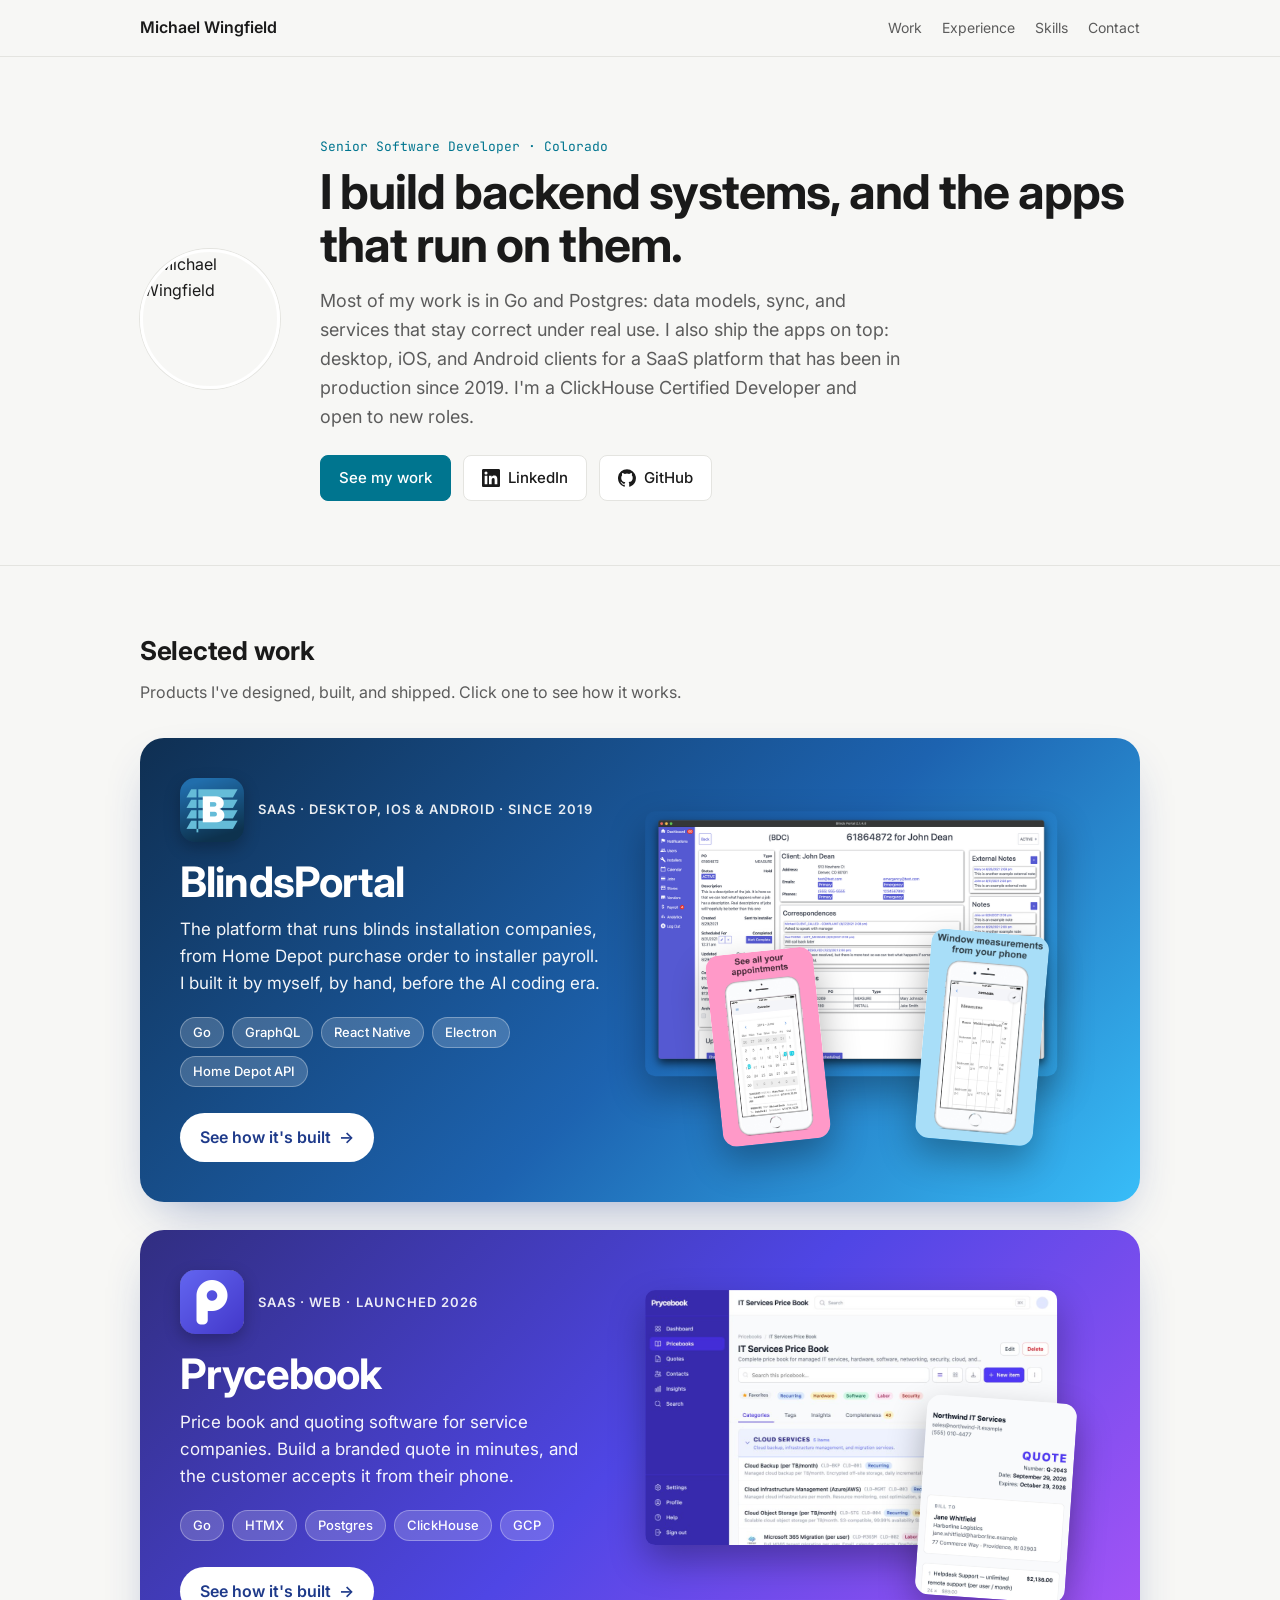
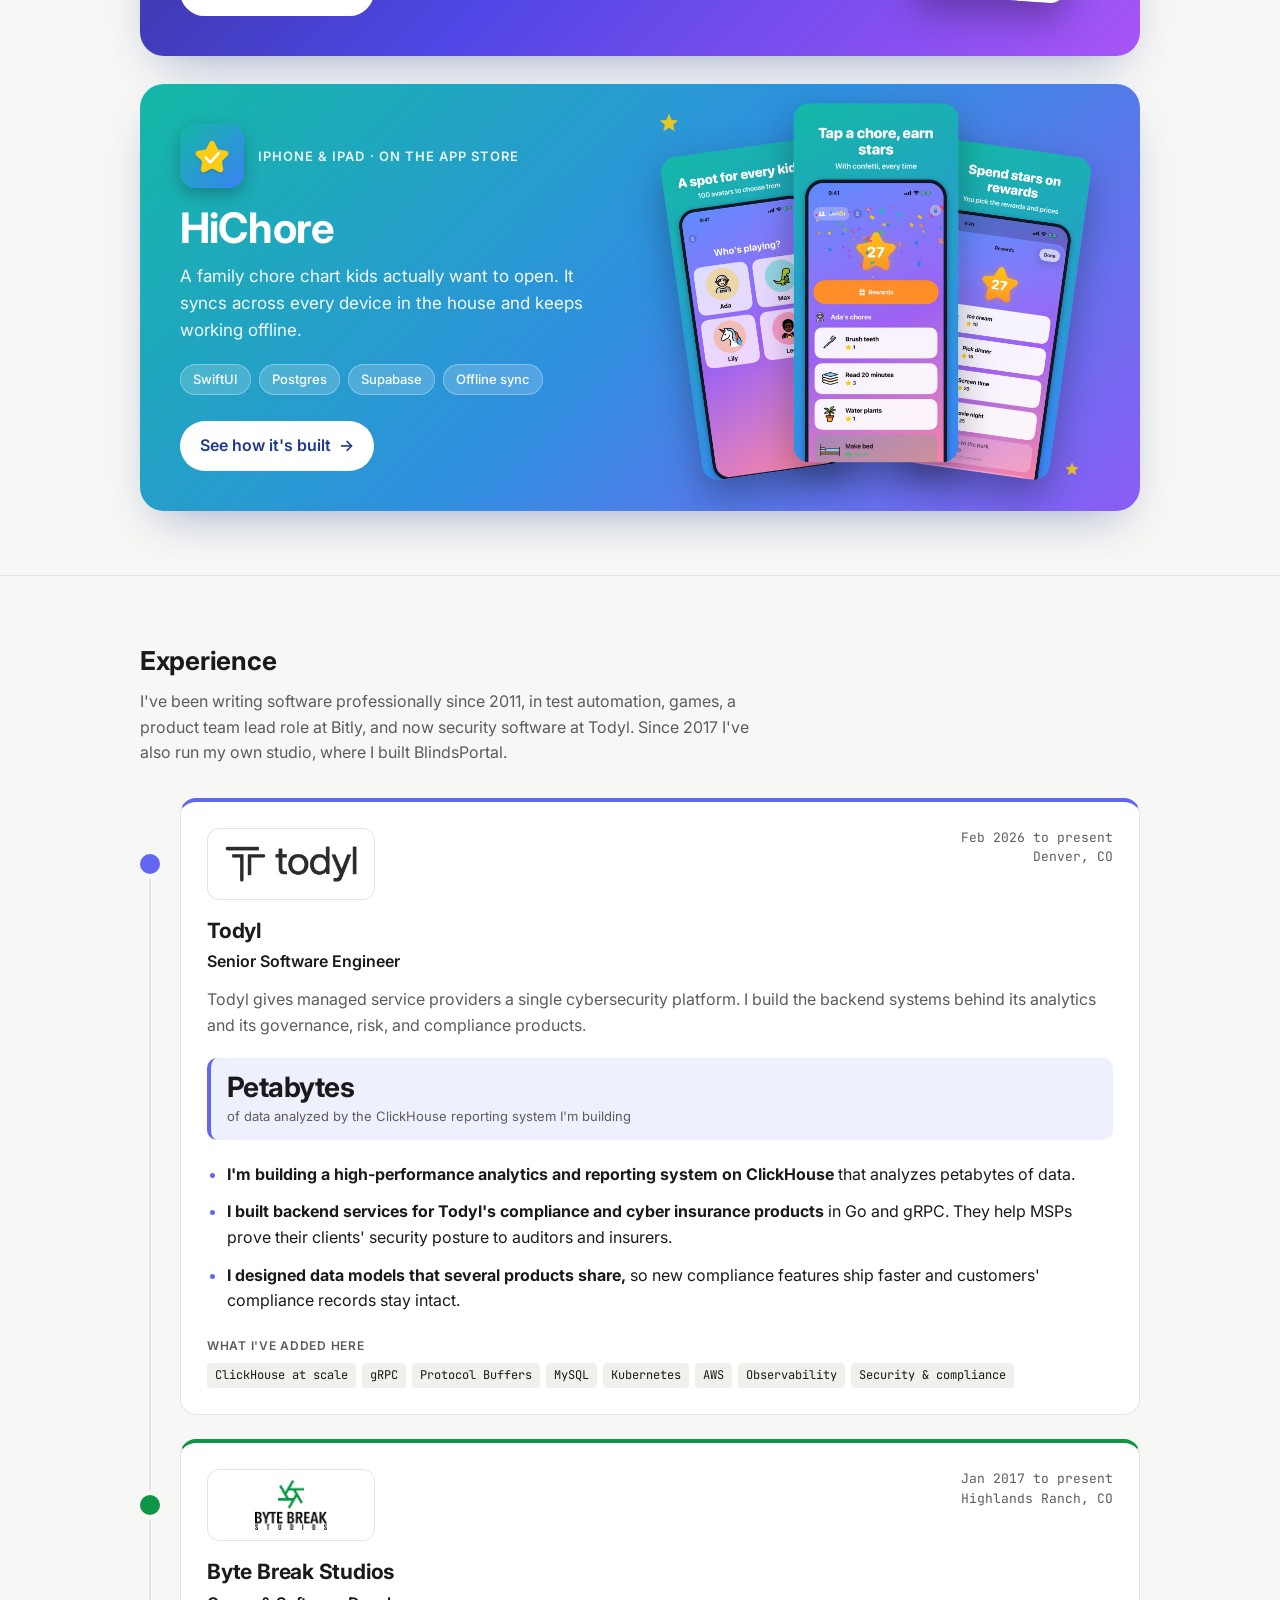
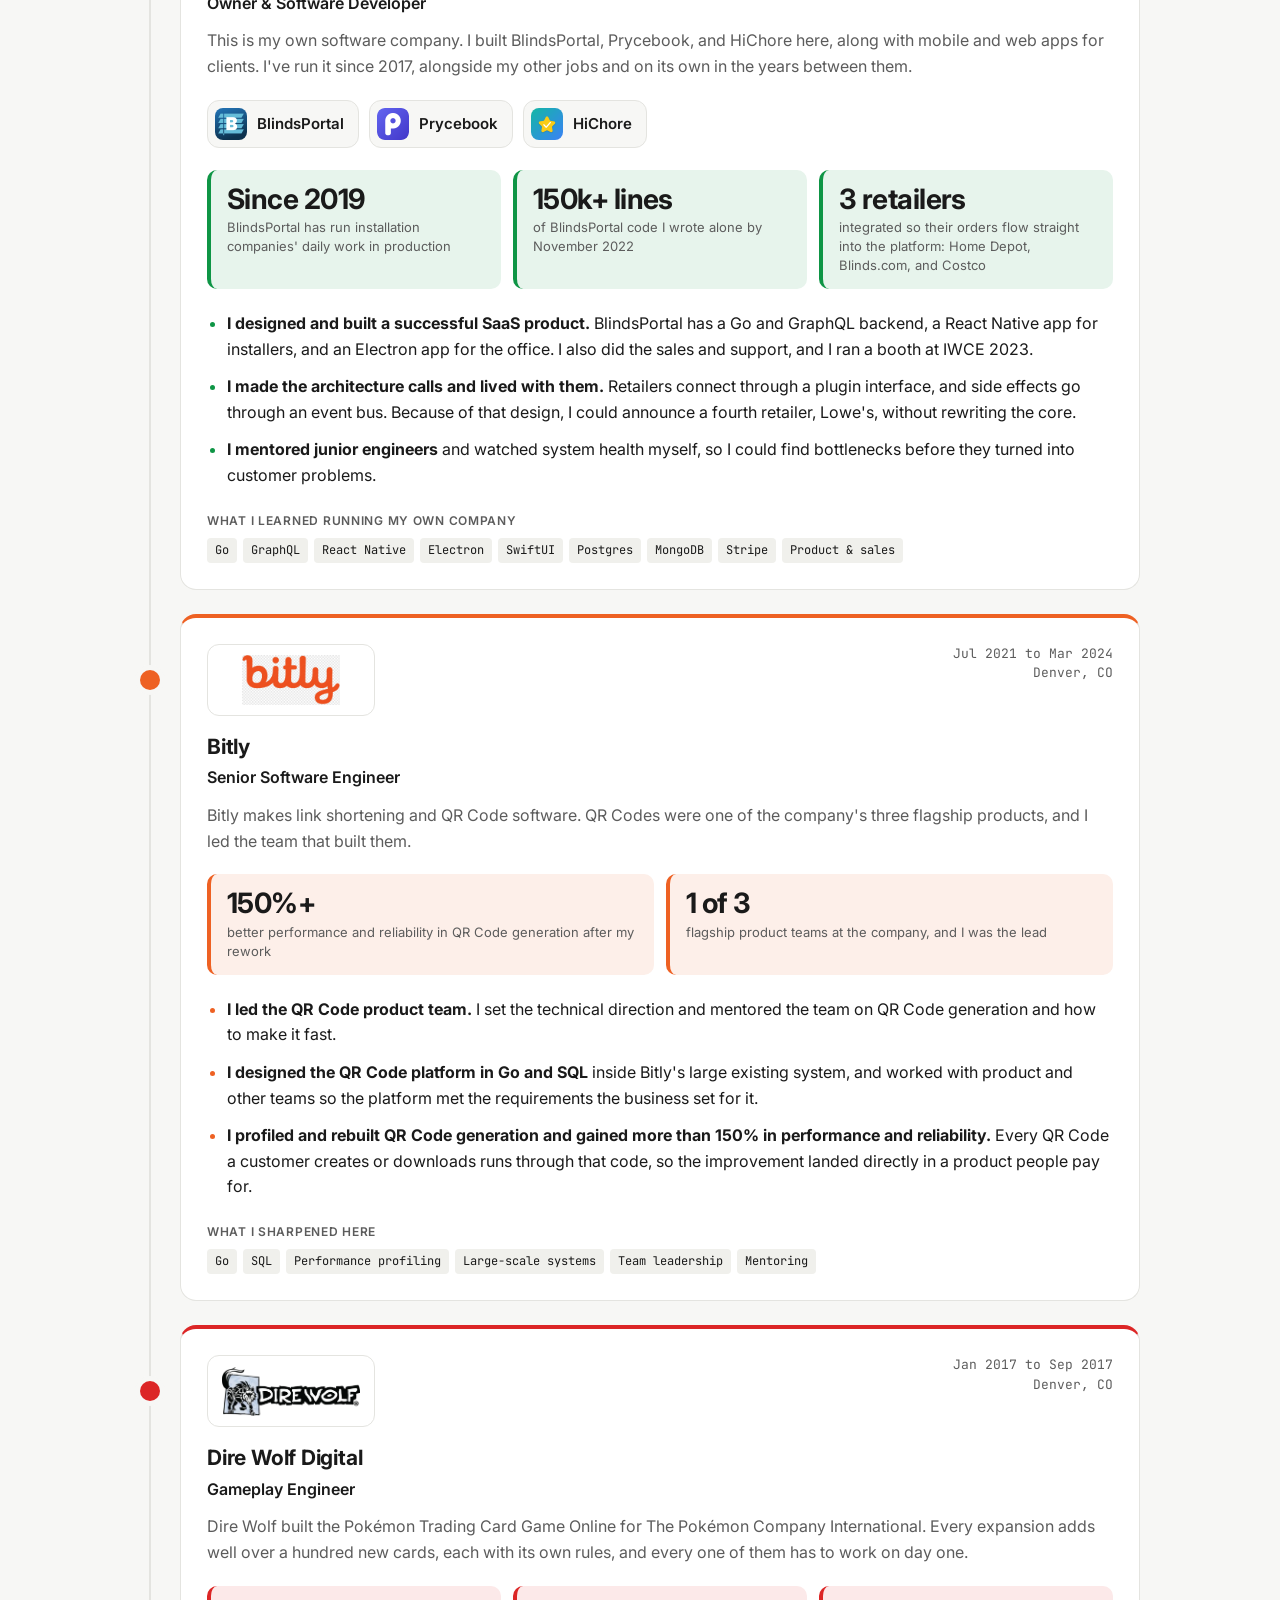
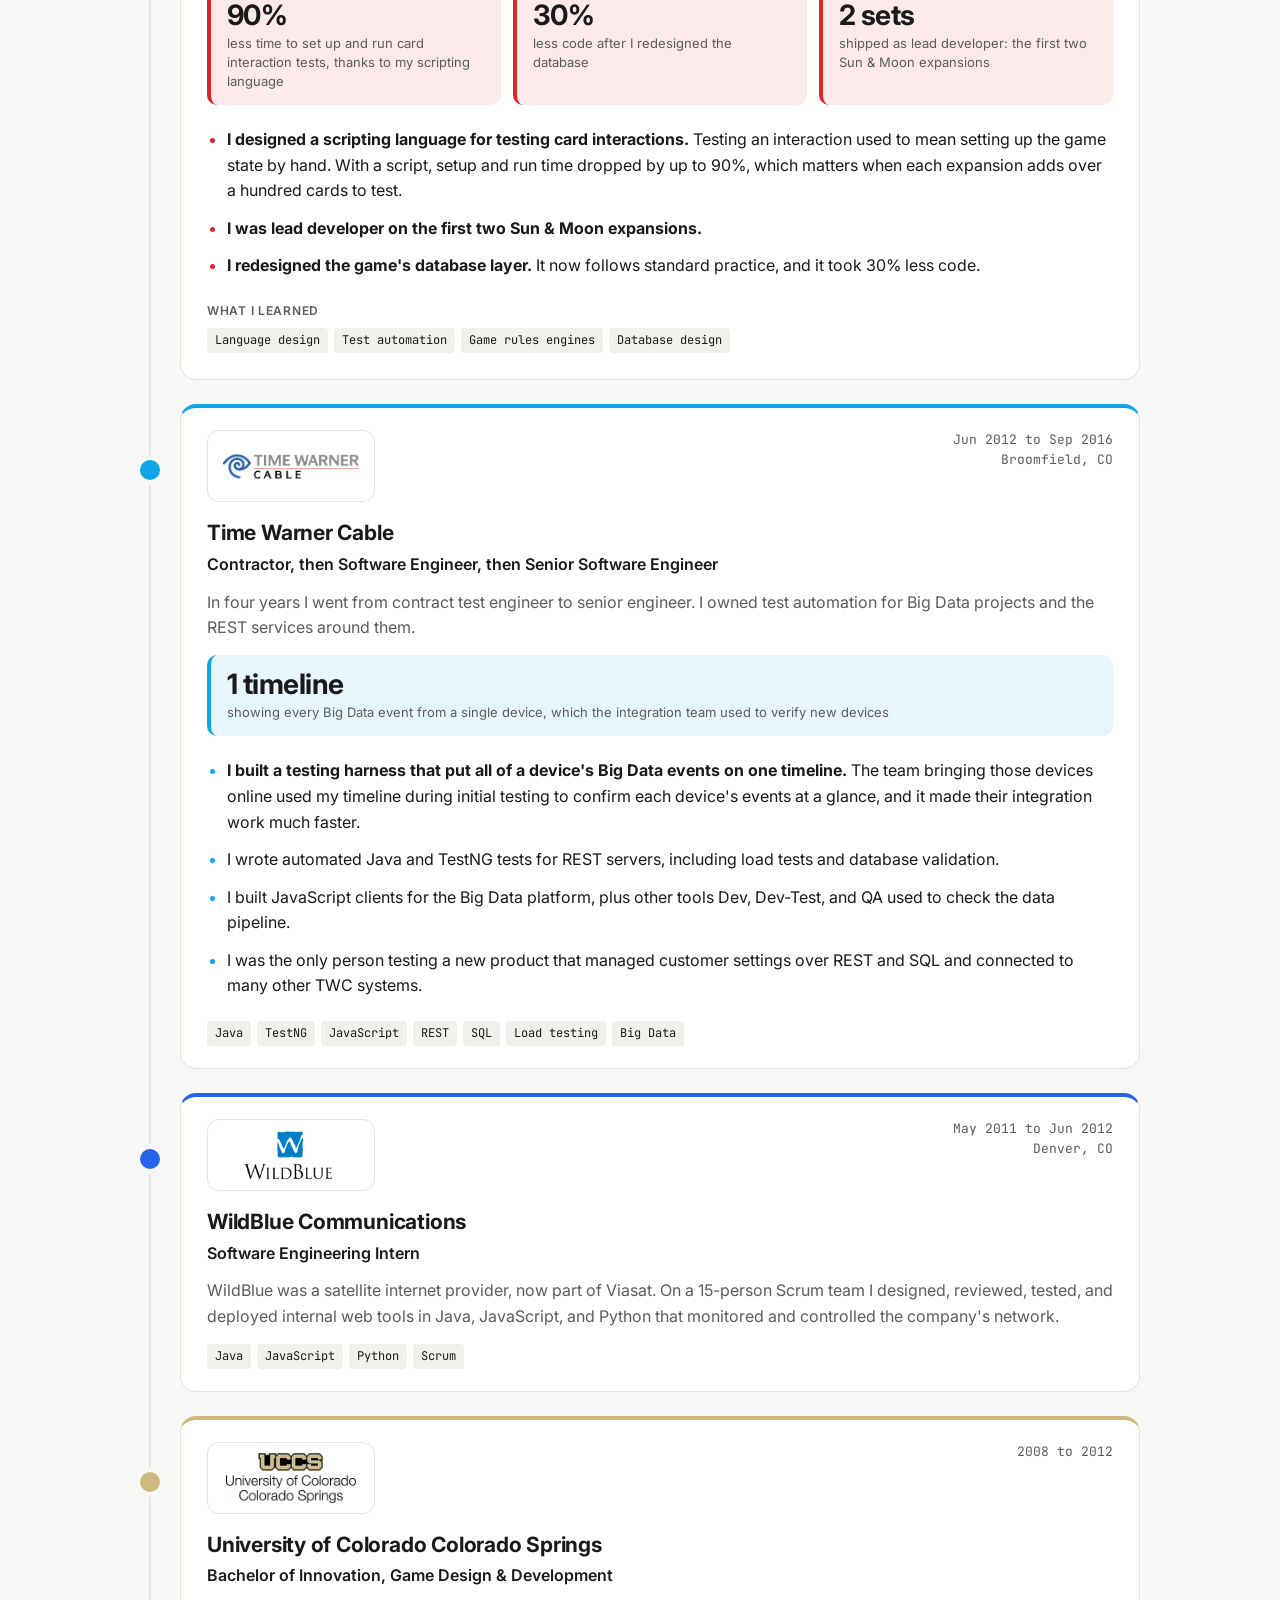
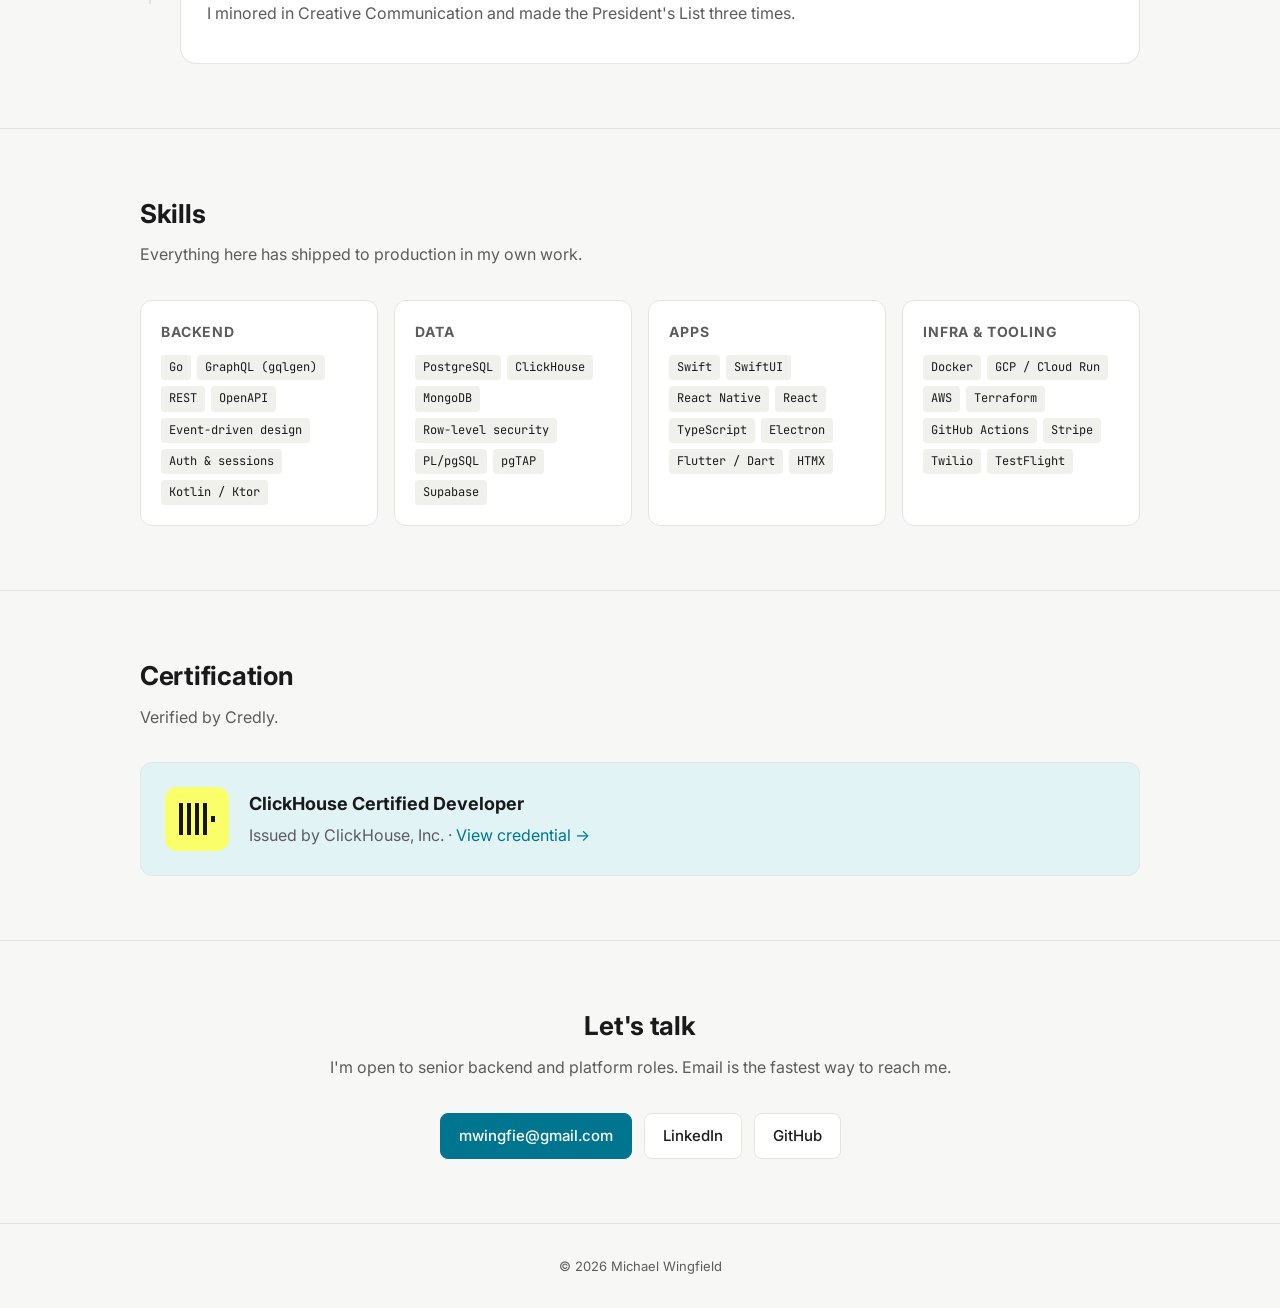
==== index.html @ 3f51a4c5 "Add work history timeline with company logos and impact metrics Co-Authored-By: Claude Opus 5.5 <nor" ====
<!doctype html>
<html lang="en">
<head>
  <meta charset="utf-8">
  <meta name="viewport" content="width=device-width, initial-scale=1">
  <title>Michael Wingfield | Senior Software Developer</title>
  <meta name="description" content="Michael Wingfield is a Colorado-based senior software developer who builds backend systems and the apps on top of them. ClickHouse Certified Developer.">
  <meta property="og:title" content="Michael Wingfield | Senior Software Developer">
  <meta property="og:description" content="Backend systems and the apps on top of them.">
  <meta property="og:image" content="https://avatars.githubusercontent.com/u/1054265?v=4">
  <link rel="canonical" href="https://kenoshen.github.io/">
  <link rel="alternate" type="text/markdown" href="/llms.txt" title="Plain-text profile for AI agents">
  <link rel="icon" href="https://avatars.githubusercontent.com/u/1054265?s=64&v=4">
  <script type="application/ld+json">
  {
    "@context": "https://schema.org",
    "@type": "Person",
    "name": "Michael Wingfield",
    "jobTitle": "Senior Software Developer",
    "description": "Senior software developer who builds backend systems in Go and Postgres and ships the desktop, iOS, and Android apps that run on them. Founder and sole engineer of BlindsPortal, a B2B SaaS platform in production since 2019. Open to senior backend and platform roles.",
    "url": "https://kenoshen.github.io/",
    "image": "https://avatars.githubusercontent.com/u/1054265?v=4",
    "email": "mailto:mwingfie@gmail.com",
    "address": { "@type": "PostalAddress", "addressRegion": "CO", "addressCountry": "US" },
    "sameAs": [
      "https://www.linkedin.com/in/michaelwingfield",
      "https://github.com/Kenoshen"
    ],
    "worksFor": [
      { "@type": "Organization", "name": "Todyl", "url": "https://www.todyl.com" },
      { "@type": "Organization", "name": "Byte Break Studios LLC" },
      { "@type": "Organization", "name": "BlindsPortal", "url": "https://www.blindsportal.com" },
      { "@type": "Organization", "name": "Prycebook", "url": "https://prycebook.com" }
    ],
    "alumniOf": [
      { "@type": "CollegeOrUniversity", "name": "University of Colorado Colorado Springs" },
      { "@type": "Organization", "name": "Bitly" },
      { "@type": "Organization", "name": "Dire Wolf Digital" },
      { "@type": "Organization", "name": "Time Warner Cable" }
    ],
    "hasCredential": {
      "@type": "EducationalOccupationalCredential",
      "name": "ClickHouse Certified Developer",
      "credentialCategory": "certification",
      "recognizedBy": { "@type": "Organization", "name": "ClickHouse, Inc." },
      "url": "https://www.credly.com/badges/eae1c54c-b783-4ebc-b0ed-852e7042c36a/public_url"
    },
    "knowsAbout": [
      "Go", "PostgreSQL", "ClickHouse", "MongoDB", "GraphQL", "REST APIs", "SQL", "PL/pgSQL",
      "TypeScript", "Swift", "SwiftUI", "Kotlin", "React Native", "React", "Electron",
      "Supabase", "HTMX", "Templ", "Docker", "Terraform", "AWS", "Google Cloud Platform", "Cloud Run", "GitHub Actions", "CI/CD",
      "Distributed systems", "Offline-first sync", "Event-driven architecture",
      "Multi-tenant SaaS", "Row-level security", "Stripe", "Twilio"
    ]
  }
  </script>
  <link rel="preconnect" href="https://fonts.googleapis.com">
  <link rel="preconnect" href="https://fonts.gstatic.com" crossorigin>
  <link href="https://fonts.googleapis.com/css2?family=Inter:wght@400;500;600;700&family=JetBrains+Mono:wght@400;500&display=swap" rel="stylesheet">
  <link rel="stylesheet" href="assets/css/site.css">
  <style>
    header.hero { padding: 80px 0 64px; }
    .hero-grid { display: flex; gap: 40px; align-items: center; }
    .hero img {
      width: 140px; height: 140px; border-radius: 50%;
      border: 3px solid var(--surface); box-shadow: 0 0 0 1px var(--border);
      flex-shrink: 0;
    }
    .lead { font-size: 18px; color: var(--muted); max-width: 580px; margin: 0 0 24px; }

    .work-list { display: grid; gap: 28px; }

    .skills { display: grid; grid-template-columns: repeat(auto-fit, minmax(200px, 1fr)); gap: 16px; }
    .skill-group { background: var(--surface); border: 1px solid var(--border); border-radius: 12px; padding: 20px; }
    .skill-group h3 { font-size: 14px; text-transform: uppercase; letter-spacing: 0.06em; color: var(--muted); margin: 0 0 12px; }

    .cert {
      display: flex; gap: 20px; align-items: center;
      background: var(--accent-soft); border: 1px solid var(--border); border-radius: 12px; padding: 24px;
    }
    .cert-badge { width: 64px; height: 64px; border-radius: 12px; flex-shrink: 0; background: #faff69; display: grid; place-items: center; }
    .cert-badge svg { width: 36px; height: 36px; }
    .cert h3 { margin: 0 0 4px; font-size: 18px; }
    .cert p { margin: 0; color: var(--muted); }

    .contact { text-align: center; }
    .contact .cta { justify-content: center; }
    .contact .section-sub { margin-left: auto; margin-right: auto; }

    @media (max-width: 640px) {
      header.hero { padding: 48px 0 40px; }
      .hero-grid { flex-direction: column; align-items: flex-start; gap: 24px; }
      .hero img { width: 96px; height: 96px; }
      nav ul { gap: 14px; }
      nav ul li.hide-sm { display: none; }
      .cert { flex-direction: column; align-items: flex-start; }
    }
  </style>
</head>
<body>
  <nav>
    <div class="wrap">
      <a class="brand" href="#">Michael Wingfield</a>
      <ul>
        <li><a href="#work">Work</a></li>
        <li><a href="#experience">Experience</a></li>
        <li class="hide-sm"><a href="#skills">Skills</a></li>
        <li><a href="#contact">Contact</a></li>
      </ul>
    </div>
  </nav>

  <header class="hero">
    <div class="wrap hero-grid">
      <img src="https://avatars.githubusercontent.com/u/1054265?s=280&v=4" alt="Michael Wingfield">
      <div>
        <p class="eyebrow">Senior Software Developer · Colorado</p>
        <h1>I build backend systems, and the apps that run on them.</h1>
        <p class="lead">
          Most of my work is in Go and Postgres: data models, sync, and services that stay correct
          under real use. I also ship the apps on top: desktop, iOS, and Android clients for a SaaS
          platform that has been in production since 2019.
          I'm a ClickHouse Certified Developer and open to new roles.
        </p>
        <div class="cta">
          <a class="btn primary" href="#work">See my work</a>
          <a class="btn" href="https://www.linkedin.com/in/michaelwingfield">
            <svg viewBox="0 0 24 24" aria-hidden="true"><path d="M20.45 20.45h-3.56v-5.57c0-1.33-.02-3.04-1.85-3.04-1.85 0-2.14 1.45-2.14 2.94v5.67H9.34V9h3.42v1.56h.05c.48-.9 1.64-1.85 3.37-1.85 3.6 0 4.27 2.37 4.27 5.46v6.28zM5.34 7.43a2.06 2.06 0 1 1 0-4.13 2.06 2.06 0 0 1 0 4.13zM7.12 20.45H3.56V9h3.56v11.45zM22.22 0H1.77C.79 0 0 .77 0 1.73v20.54C0 23.23.79 24 1.77 24h20.45c.98 0 1.78-.77 1.78-1.73V1.73C24 .77 23.2 0 22.22 0z"/></svg>
            LinkedIn
          </a>
          <a class="btn" href="https://github.com/Kenoshen">
            <svg viewBox="0 0 24 24" aria-hidden="true"><path d="M12 .3a12 12 0 0 0-3.8 23.38c.6.12.83-.26.83-.57L9 21.07c-3.34.72-4.04-1.61-4.04-1.61-.55-1.39-1.34-1.76-1.34-1.76-1.08-.74.09-.73.09-.73 1.2.09 1.83 1.24 1.83 1.24 1.07 1.83 2.81 1.3 3.5 1 .1-.78.42-1.31.76-1.61-2.67-.3-5.47-1.33-5.47-5.93 0-1.31.47-2.38 1.24-3.22-.14-.3-.54-1.52.1-3.18 0 0 1-.32 3.3 1.23a11.5 11.5 0 0 1 6 0c2.28-1.55 3.29-1.23 3.29-1.23.64 1.66.24 2.88.12 3.18a4.65 4.65 0 0 1 1.23 3.22c0 4.61-2.8 5.63-5.48 5.92.42.36.81 1.1.81 2.22l-.01 3.29c0 .31.2.69.82.57A12 12 0 0 0 12 .3"/></svg>
            GitHub
          </a>
        </div>
      </div>
    </div>
  </header>

  <section id="work">
    <div class="wrap">
      <h2>Selected work</h2>
      <p class="section-sub">Products I've designed, built, and shipped. Click one to see how it works.</p>

      <div class="work-list">
        <a class="showcase blindsportal" href="projects/blindsportal.html">
          <div>
            <div class="badge-row">
              <img class="app-icon" src="assets/blindsportal/icon.png" alt="">
              <span class="kicker">SaaS · Desktop, iOS &amp; Android · Since 2019</span>
            </div>
            <h3>BlindsPortal</h3>
            <p>The platform that runs blinds installation companies, from Home Depot purchase order to installer payroll. I built it by myself, by hand, before the AI coding era.</p>
            <ul class="pills">
              <li>Go</li><li>GraphQL</li><li>React Native</li><li>Electron</li><li>Home Depot API</li>
            </ul>
            <span class="go">See how it's built <span aria-hidden="true">→</span></span>
          </div>
          <div class="shots devices" aria-hidden="true">
            <img src="assets/blindsportal/desktop-job-details.png" alt="" loading="lazy">
            <img src="assets/blindsportal/phone-2.jpg" alt="" loading="lazy">
            <img src="assets/blindsportal/phone-4.jpg" alt="" loading="lazy">
          </div>
        </a>

        <a class="showcase prycebook" href="projects/prycebook.html">
          <div>
            <div class="badge-row">
              <img class="app-icon" src="assets/prycebook/icon-512.png" alt="">
              <span class="kicker">SaaS · Web · Launched 2026</span>
            </div>
            <h3>Prycebook</h3>
            <p>Price book and quoting software for service companies. Build a branded quote in minutes, and the customer accepts it from their phone.</p>
            <ul class="pills">
              <li>Go</li><li>HTMX</li><li>Postgres</li><li>ClickHouse</li><li>GCP</li>
            </ul>
            <span class="go">See how it's built <span aria-hidden="true">→</span></span>
          </div>
          <div class="shots devices two" aria-hidden="true">
            <img src="assets/prycebook/email-pricebook.jpg" alt="" loading="lazy">
            <img src="assets/prycebook/email-public-quote-phone.jpg" alt="" loading="lazy">
          </div>
        </a>

        <a class="showcase hichore" href="projects/hichore.html">
          <svg class="sparkle" style="top:28px; right:46%; width:22px" viewBox="0 0 24 24" aria-hidden="true"><path fill="currentColor" d="M12 2l2.9 6.6 7.1.7-5.4 4.7 1.6 7L12 17.3 5.8 21l1.6-7L2 9.3l7.1-.7z"/></svg>
          <svg class="sparkle" style="bottom:34px; right:6%; width:16px" viewBox="0 0 24 24" aria-hidden="true"><path fill="currentColor" d="M12 2l2.9 6.6 7.1.7-5.4 4.7 1.6 7L12 17.3 5.8 21l1.6-7L2 9.3l7.1-.7z"/></svg>
          <div>
            <div class="badge-row">
              <img class="app-icon" src="assets/hichore/icon.png" alt="">
              <span class="kicker">iPhone &amp; iPad · On the App Store</span>
            </div>
            <h3>HiChore</h3>
            <p>A family chore chart kids actually want to open. It syncs across every device in the house and keeps working offline.</p>
            <ul class="pills">
              <li>SwiftUI</li><li>Postgres</li><li>Supabase</li><li>Offline sync</li>
            </ul>
            <span class="go">See how it's built <span aria-hidden="true">→</span></span>
          </div>
          <div class="shots" aria-hidden="true">
            <img src="assets/hichore/01-kid-picker.jpg" alt="" loading="lazy">
            <img src="assets/hichore/02-kid-home.jpg" alt="" loading="lazy">
            <img src="assets/hichore/03-reward-shop.jpg" alt="" loading="lazy">
          </div>
        </a>
      </div>
    </div>
  </section>

  <section id="experience">
    <div class="wrap">
      <h2>Experience</h2>
      <p class="section-sub">I've been writing software professionally since 2011, in test automation, games, a product team lead role at Bitly, and now security software at Todyl. Since 2017 I've also run my own studio, where I built BlindsPortal.</p>

      <ol class="timeline">
        <li class="job" style="--c:#6366f1">
          <div class="dot"></div>
          <div class="job-card">
            <div class="job-head">
              <div>
                <div class="logo"><img src="assets/logos/todyl-wordmark.png" alt="Todyl logo"></div>
                <h3>Todyl</h3>
                <p class="role">Senior Software Engineer</p>
              </div>
              <p class="when">Feb 2026 to present<br>Denver, CO</p>
            </div>
            <p class="about">Todyl gives managed service providers a single cybersecurity platform. I build the backend systems behind its analytics and its governance, risk, and compliance products.</p>
            <div class="impact">
              <div><b>Petabytes</b><span>of data analyzed by the ClickHouse reporting system I'm building</span></div>
            </div>
            <ul class="highlights">
              <li><b>I'm building a high-performance analytics and reporting system on ClickHouse</b> that analyzes petabytes of data.</li>
              <li><b>I built backend services for Todyl's compliance and cyber insurance products</b> in Go and gRPC. They help MSPs prove their clients' security posture to auditors and insurers.</li>
              <li><b>I designed data models that several products share,</b> so new compliance features ship faster and customers' compliance records stay intact.</li>
            </ul>
            <div class="gained">
              <span class="label">What I've added here</span>
              <ul class="tags"><li>ClickHouse at scale</li><li>gRPC</li><li>Protocol Buffers</li><li>MySQL</li><li>Kubernetes</li><li>AWS</li><li>Observability</li><li>Security &amp; compliance</li></ul>
            </div>
          </div>
        </li>

        <li class="job" style="--c:#0e9545">
          <div class="dot"></div>
          <div class="job-card">
            <div class="job-head">
              <div>
                <div class="logo"><img src="assets/logos/bytebreak-wordmark.png" alt="Byte Break Studios logo"></div>
                <h3>Byte Break Studios</h3>
                <p class="role">Owner &amp; Software Developer</p>
              </div>
              <p class="when">Jan 2017 to present<br>Highlands Ranch, CO</p>
            </div>
            <p class="about">This is my own software company. I built BlindsPortal, Prycebook, and HiChore here, along with mobile and web apps for clients. I've run it since 2017, alongside my other jobs and on its own in the years between them.</p>
            <div class="proj-links">
              <a href="projects/blindsportal.html"><img src="assets/blindsportal/icon.png" alt="">BlindsPortal</a>
              <a href="projects/prycebook.html"><img src="assets/prycebook/icon-512.png" alt="">Prycebook</a>
              <a href="projects/hichore.html"><img src="assets/hichore/icon.png" alt="">HiChore</a>
            </div>
            <div class="impact">
              <div><b>Since 2019</b><span>BlindsPortal has run installation companies' daily work in production</span></div>
              <div><b>150k+ lines</b><span>of BlindsPortal code I wrote alone by November 2022</span></div>
              <div><b>3 retailers</b><span>integrated so their orders flow straight into the platform: Home Depot, Blinds.com, and Costco</span></div>
            </div>
            <ul class="highlights">
              <li><b>I designed and built a successful SaaS product.</b> BlindsPortal has a Go and GraphQL backend, a React Native app for installers, and an Electron app for the office. I also did the sales and support, and I ran a booth at IWCE 2023.</li>
              <li><b>I made the architecture calls and lived with them.</b> Retailers connect through a plugin interface, and side effects go through an event bus. Because of that design, I could announce a fourth retailer, Lowe's, without rewriting the core.</li>
              <li><b>I mentored junior engineers</b> and watched system health myself, so I could find bottlenecks before they turned into customer problems.</li>
            </ul>
            <div class="gained">
              <span class="label">What I learned running my own company</span>
              <ul class="tags"><li>Go</li><li>GraphQL</li><li>React Native</li><li>Electron</li><li>SwiftUI</li><li>Postgres</li><li>MongoDB</li><li>Stripe</li><li>Product &amp; sales</li></ul>
            </div>
          </div>
        </li>

        <li class="job" style="--c:#ee6123">
          <div class="dot"></div>
          <div class="job-card">
            <div class="job-head">
              <div>
                <div class="logo"><img src="assets/logos/bitly.jpg" alt="Bitly logo"></div>
                <h3>Bitly</h3>
                <p class="role">Senior Software Engineer</p>
              </div>
              <p class="when">Jul 2021 to Mar 2024<br>Denver, CO</p>
            </div>
            <p class="about">Bitly makes link shortening and QR Code software. QR Codes were one of the company's three flagship products, and I led the team that built them.</p>
            <div class="impact">
              <div><b>150%+</b><span>better performance and reliability in QR Code generation after my rework</span></div>
              <div><b>1 of 3</b><span>flagship product teams at the company, and I was the lead</span></div>
            </div>
            <ul class="highlights">
              <li><b>I led the QR Code product team.</b> I set the technical direction and mentored the team on QR Code generation and how to make it fast.</li>
              <li><b>I designed the QR Code platform in Go and SQL</b> inside Bitly's large existing system, and worked with product and other teams so the platform met the requirements the business set for it.</li>
              <li><b>I profiled and rebuilt QR Code generation and gained more than 150% in performance and reliability.</b> Every QR Code a customer creates or downloads runs through that code, so the improvement landed directly in a product people pay for.</li>
            </ul>
            <div class="gained">
              <span class="label">What I sharpened here</span>
              <ul class="tags"><li>Go</li><li>SQL</li><li>Performance profiling</li><li>Large-scale systems</li><li>Team leadership</li><li>Mentoring</li></ul>
            </div>
          </div>
        </li>

        <li class="job" style="--c:#dc2626">
          <div class="dot"></div>
          <div class="job-card">
            <div class="job-head">
              <div>
                <div class="logo"><img src="assets/logos/direwolf.webp" alt="Dire Wolf Digital logo"></div>
                <h3>Dire Wolf Digital</h3>
                <p class="role">Gameplay Engineer</p>
              </div>
              <p class="when">Jan 2017 to Sep 2017<br>Denver, CO</p>
            </div>
            <p class="about">Dire Wolf built the Pokémon Trading Card Game Online for The Pokémon Company International. Every expansion adds well over a hundred new cards, each with its own rules, and every one of them has to work on day one.</p>
            <div class="impact">
              <div><b>90%</b><span>less time to set up and run card interaction tests, thanks to my scripting language</span></div>
              <div><b>30%</b><span>less code after I redesigned the database</span></div>
              <div><b>2 sets</b><span>shipped as lead developer: the first two Sun &amp; Moon expansions</span></div>
            </div>
            <ul class="highlights">
              <li><b>I designed a scripting language for testing card interactions.</b> Testing an interaction used to mean setting up the game state by hand. With a script, setup and run time dropped by up to 90%, which matters when each expansion adds over a hundred cards to test.</li>
              <li><b>I was lead developer on the first two Sun &amp; Moon expansions.</b></li>
              <li><b>I redesigned the game's database layer.</b> It now follows standard practice, and it took 30% less code.</li>
            </ul>
            <div class="gained">
              <span class="label">What I learned</span>
              <ul class="tags"><li>Language design</li><li>Test automation</li><li>Game rules engines</li><li>Database design</li></ul>
            </div>
          </div>
        </li>

        <li class="job compact" style="--c:#0ea5e9">
          <div class="dot"></div>
          <div class="job-card">
            <div class="job-head">
              <div>
                <div class="logo"><img src="assets/logos/twc-wordmark.png" alt="Time Warner Cable logo"></div>
                <h3>Time Warner Cable</h3>
                <p class="role">Contractor, then Software Engineer, then Senior Software Engineer</p>
              </div>
              <p class="when">Jun 2012 to Sep 2016<br>Broomfield, CO</p>
            </div>
            <p class="about">In four years I went from contract test engineer to senior engineer. I owned test automation for Big Data projects and the REST services around them.</p>
            <div class="impact">
              <div><b>1 timeline</b><span>showing every Big Data event from a single device, which the integration team used to verify new devices</span></div>
            </div>
            <ul class="highlights">
              <li><b>I built a testing harness that put all of a device's Big Data events on one timeline.</b> The team bringing those devices online used my timeline during initial testing to confirm each device's events at a glance, and it made their integration work much faster.</li>
              <li>I wrote automated Java and TestNG tests for REST servers, including load tests and database validation.</li>
              <li>I built JavaScript clients for the Big Data platform, plus other tools Dev, Dev-Test, and QA used to check the data pipeline.</li>
              <li>I was the only person testing a new product that managed customer settings over REST and SQL and connected to many other TWC systems.</li>
            </ul>
            <ul class="tags"><li>Java</li><li>TestNG</li><li>JavaScript</li><li>REST</li><li>SQL</li><li>Load testing</li><li>Big Data</li></ul>
          </div>
        </li>

        <li class="job compact" style="--c:#2563eb">
          <div class="dot"></div>
          <div class="job-card">
            <div class="job-head">
              <div>
                <div class="logo"><img src="assets/logos/wildblue-wordmark.png" alt="WildBlue Communications logo"></div>
                <h3>WildBlue Communications</h3>
                <p class="role">Software Engineering Intern</p>
              </div>
              <p class="when">May 2011 to Jun 2012<br>Denver, CO</p>
            </div>
            <p class="about">WildBlue was a satellite internet provider, now part of Viasat. On a 15-person Scrum team I designed, reviewed, tested, and deployed internal web tools in Java, JavaScript, and Python that monitored and controlled the company's network.</p>
            <ul class="tags"><li>Java</li><li>JavaScript</li><li>Python</li><li>Scrum</li></ul>
          </div>
        </li>

        <li class="job compact" style="--c:#cfb87c">
          <div class="dot"></div>
          <div class="job-card">
            <div class="job-head">
              <div>
                <div class="logo"><img src="assets/logos/uccs.jpg" alt="University of Colorado Colorado Springs logo"></div>
                <h3>University of Colorado Colorado Springs</h3>
                <p class="role">Bachelor of Innovation, Game Design &amp; Development</p>
              </div>
              <p class="when">2008 to 2012</p>
            </div>
            <p class="about">I minored in Creative Communication and made the President's List three times.</p>
          </div>
        </li>
      </ol>
    </div>
  </section>

  <section id="skills">
    <div class="wrap">
      <h2>Skills</h2>
      <p class="section-sub">Everything here has shipped to production in my own work.</p>
      <div class="skills">
        <div class="skill-group">
          <h3>Backend</h3>
          <ul class="tags"><li>Go</li><li>GraphQL (gqlgen)</li><li>REST</li><li>OpenAPI</li><li>Event-driven design</li><li>Auth &amp; sessions</li><li>Kotlin / Ktor</li></ul>
        </div>
        <div class="skill-group">
          <h3>Data</h3>
          <ul class="tags"><li>PostgreSQL</li><li>ClickHouse</li><li>MongoDB</li><li>Row-level security</li><li>PL/pgSQL</li><li>pgTAP</li><li>Supabase</li></ul>
        </div>
        <div class="skill-group">
          <h3>Apps</h3>
          <ul class="tags"><li>Swift</li><li>SwiftUI</li><li>React Native</li><li>React</li><li>TypeScript</li><li>Electron</li><li>Flutter / Dart</li><li>HTMX</li></ul>
        </div>
        <div class="skill-group">
          <h3>Infra &amp; tooling</h3>
          <ul class="tags"><li>Docker</li><li>GCP / Cloud Run</li><li>AWS</li><li>Terraform</li><li>GitHub Actions</li><li>Stripe</li><li>Twilio</li><li>TestFlight</li></ul>
        </div>
      </div>
    </div>
  </section>

  <section id="certification">
    <div class="wrap">
      <h2>Certification</h2>
      <p class="section-sub">Verified by Credly.</p>
      <div class="cert">
        <div class="cert-badge" aria-hidden="true">
          <svg viewBox="0 0 9 8"><path fill="#161616" d="M0 0h1v8H0zM2 0h1v8H2zM4 0h1v8H4zM6 0h1v8H6zM8 3.25h1v1.5H8z"/></svg>
        </div>
        <div>
          <h3>ClickHouse Certified Developer</h3>
          <p>Issued by ClickHouse, Inc. · <a href="https://www.credly.com/badges/eae1c54c-b783-4ebc-b0ed-852e7042c36a/public_url">View credential →</a></p>
        </div>
      </div>
    </div>
  </section>

  <section id="contact" class="contact">
    <div class="wrap">
      <h2>Let's talk</h2>
      <p class="section-sub">I'm open to senior backend and platform roles. Email is the fastest way to reach me.</p>
      <div class="cta">
        <a class="btn primary" href="mailto:mwingfie@gmail.com">mwingfie@gmail.com</a>
        <a class="btn" href="https://www.linkedin.com/in/michaelwingfield">LinkedIn</a>
        <a class="btn" href="https://github.com/Kenoshen">GitHub</a>
      </div>
    </div>
  </section>

  <footer>© 2026 Michael Wingfield</footer>
</body>
</html>
---- assets/css/site.css ----
:root {
  --bg: #f7f7f5;
  --surface: #ffffff;
  --text: #1a1a1a;
  --muted: #5c5c5c;
  --border: #e4e4e0;
  --accent: #00758f;
  --accent-soft: #e2f3f6;
  --tag-bg: #f0f0ec;
  --on-accent: #ffffff;
}
@media (prefers-color-scheme: dark) {
  :root {
    --bg: #0f1113;
    --surface: #171a1d;
    --text: #e8e8e6;
    --muted: #9a9a96;
    --border: #262a2e;
    --accent: #4fc3dc;
    --accent-soft: #12303a;
    --tag-bg: #1f2327;
    --on-accent: #0f1113;
  }
}
* { box-sizing: border-box; }
html { scroll-behavior: smooth; }
body {
  margin: 0;
  background: var(--bg);
  color: var(--text);
  font: 16px/1.6 Inter, system-ui, -apple-system, sans-serif;
  -webkit-font-smoothing: antialiased;
}
img { max-width: 100%; display: block; }
a { color: var(--accent); text-decoration: none; }
a:hover { text-decoration: underline; }
.wrap { max-width: 1040px; margin: 0 auto; padding: 0 20px; }

nav {
  position: sticky; top: 0; z-index: 10;
  background: color-mix(in srgb, var(--bg) 85%, transparent);
  backdrop-filter: blur(8px);
  border-bottom: 1px solid var(--border);
}
nav .wrap { display: flex; justify-content: space-between; align-items: center; height: 56px; }
nav .brand { font-weight: 600; color: var(--text); }
nav ul { display: flex; gap: 20px; list-style: none; margin: 0; padding: 0; font-size: 14px; }
nav ul a { color: var(--muted); }
nav ul a:hover { color: var(--text); text-decoration: none; }

h1 { font-size: clamp(32px, 6vw, 48px); line-height: 1.1; margin: 0 0 16px; letter-spacing: -0.02em; }
h2 { font-size: 26px; margin: 0 0 8px; letter-spacing: -0.01em; }
.eyebrow { font-family: "JetBrains Mono", monospace; font-size: 13px; color: var(--accent); margin: 0 0 8px; }
.section-sub { color: var(--muted); margin: 0 0 32px; max-width: 640px; }
section { padding: 64px 0; border-top: 1px solid var(--border); }

.cta { display: flex; flex-wrap: wrap; gap: 12px; }
.btn {
  display: inline-flex; align-items: center; gap: 8px;
  padding: 10px 18px; border-radius: 8px; font-weight: 500; font-size: 15px;
  border: 1px solid var(--border); color: var(--text); background: var(--surface);
}
.btn:hover { text-decoration: none; border-color: var(--accent); }
.btn.primary { background: var(--accent); color: var(--on-accent); border-color: var(--accent); }
.btn svg { width: 18px; height: 18px; fill: currentColor; }

.tags { display: flex; flex-wrap: wrap; gap: 6px; list-style: none; margin: 0; padding: 0; }
.tags li { font-family: "JetBrains Mono", monospace; font-size: 12px; background: var(--tag-bg); padding: 3px 8px; border-radius: 4px; }

footer { padding: 32px 0; text-align: center; color: var(--muted); font-size: 13px; border-top: 1px solid var(--border); }

/* Project showcase tiles (home page) */
.showcase {
  position: relative; overflow: hidden;
  display: grid; grid-template-columns: 1fr 1fr; align-items: center; gap: 24px;
  min-height: 380px; padding: 40px;
  border-radius: 24px; color: #fff;
  box-shadow: 0 20px 50px -20px rgba(30, 60, 140, .45);
  transition: transform .25s ease, box-shadow .25s ease;
}
.showcase:hover { text-decoration: none; transform: translateY(-4px); box-shadow: 0 28px 60px -20px rgba(30, 60, 140, .6); }
.showcase .badge-row { display: flex; align-items: center; gap: 14px; margin-bottom: 18px; }
.showcase .app-icon { width: 64px; height: 64px; border-radius: 15px; box-shadow: 0 6px 16px rgba(0,0,0,.25); }
.showcase .kicker { font-size: 13px; font-weight: 600; text-transform: uppercase; letter-spacing: .08em; opacity: .9; }
.showcase h3 { font-size: clamp(30px, 5vw, 42px); line-height: 1.05; margin: 0 0 12px; letter-spacing: -0.02em; }
.showcase p { font-size: 17px; margin: 0 0 20px; opacity: .95; max-width: 420px; }
.showcase .pills { display: flex; flex-wrap: wrap; gap: 8px; margin-bottom: 26px; list-style: none; padding: 0; }
.showcase .pills li { font-size: 13px; font-weight: 500; padding: 4px 12px; border-radius: 999px; background: rgba(255,255,255,.18); border: 1px solid rgba(255,255,255,.3); }
.showcase .go {
  display: inline-flex; align-items: center; gap: 8px;
  font-weight: 600; padding: 12px 20px; border-radius: 999px;
  background: #fff; color: #1e3a8a;
  transition: gap .2s ease;
}
.showcase:hover .go { gap: 14px; }
.showcase .shots { position: relative; height: 340px; }
.showcase .shots img {
  position: absolute; top: 50%; left: 50%;
  width: 150px; border-radius: 16px;
  box-shadow: 0 16px 36px rgba(0,0,0,.3);
  transition: transform .35s ease;
}
.showcase .shots img:nth-child(1) { transform: translate(-130%, -46%) rotate(-8deg); }
.showcase .shots img:nth-child(2) { transform: translate(-50%, -54%); z-index: 2; width: 165px; }
.showcase .shots img:nth-child(3) { transform: translate(30%, -46%) rotate(8deg); }
.showcase:hover .shots img:nth-child(1) { transform: translate(-145%, -46%) rotate(-11deg); }
.showcase:hover .shots img:nth-child(2) { transform: translate(-50%, -58%) scale(1.03); }
.showcase:hover .shots img:nth-child(3) { transform: translate(45%, -46%) rotate(11deg); }
.showcase .sparkle { position: absolute; color: #facc15; opacity: .9; pointer-events: none; }

.showcase.hichore { background: linear-gradient(135deg, #14b8a6 0%, #2f8fe0 50%, #8b5cf6 100%); }
.showcase.blindsportal { background: linear-gradient(135deg, #0f2f52 0%, #1d63b0 55%, #38bdf8 100%); }
.showcase.prycebook { background: linear-gradient(135deg, #312e81 0%, #4f46e5 50%, #a855f7 100%); }
.showcase .shots.devices.two img:nth-child(2) { width: 150px; transform: translate(30%, -22%) rotate(4deg); }
.showcase:hover .shots.devices.two img:nth-child(2) { transform: translate(40%, -24%) rotate(6deg); }

/* Desktop + phone composition for SaaS tiles */
.showcase .shots.devices img { width: auto; border-radius: 10px; }
.showcase .shots.devices img:nth-child(1) { width: 92%; transform: translate(-56%, -60%); }
.showcase .shots.devices img:nth-child(2) { width: 118px; transform: translate(40%, -18%) rotate(5deg); z-index: 2; border-radius: 14px; }
.showcase .shots.devices img:nth-child(3) { width: 108px; transform: translate(-150%, -10%) rotate(-6deg); z-index: 2; border-radius: 14px; }
.showcase:hover .shots.devices img:nth-child(1) { transform: translate(-56%, -64%) scale(1.02); }
.showcase:hover .shots.devices img:nth-child(2) { transform: translate(52%, -20%) rotate(8deg); }
.showcase:hover .shots.devices img:nth-child(3) { transform: translate(-165%, -12%) rotate(-9deg); }

@media (max-width: 760px) {
  .showcase { grid-template-columns: 1fr; padding: 28px 22px; }
  .showcase .shots { height: 280px; }
  .showcase .shots img { width: 120px; }
  .showcase .shots img:nth-child(2) { width: 132px; }
  .showcase .shots.devices img:nth-child(1) { width: 100%; }
  .showcase .shots.devices img:nth-child(2) { width: 96px; }
  .showcase .shots.devices img:nth-child(3) { width: 88px; }
}

/* Case study pages. Each page sets --hero-bg and its own accent colors. */
.case-hero {
  color: #fff;
  background: var(--hero-bg);
  padding: 64px 0 0;
  overflow: hidden;
}
.case-hero .back { color: rgba(255,255,255,.85); font-size: 14px; display: inline-block; margin-bottom: 28px; }
.case-hero .top { display: flex; gap: 24px; align-items: center; margin-bottom: 20px; }
.case-hero .app-icon { width: 96px; height: 96px; border-radius: 22px; box-shadow: 0 10px 24px rgba(0,0,0,.25); flex-shrink: 0; }
.case-hero h1 { margin: 0 0 6px; }
.case-hero .tagline { font-size: 20px; opacity: .95; margin: 0; }
.case-hero .intro { font-size: 18px; max-width: 680px; margin: 0 0 28px; opacity: .95; }
.store-row { display: flex; flex-wrap: wrap; gap: 12px; }
.store-btn {
  display: inline-flex; align-items: center; gap: 10px;
  background: #000; color: #fff; padding: 12px 22px; border-radius: 12px;
  font-weight: 600; font-size: 16px;
}
.store-btn:hover { text-decoration: none; background: #1a1a1a; }
.store-btn.light { background: rgba(255,255,255,.16); border: 1px solid rgba(255,255,255,.4); }
.store-btn.light:hover { background: rgba(255,255,255,.26); }
.store-btn svg { width: 22px; height: 22px; fill: #fff; }
.facts { display: flex; flex-wrap: wrap; gap: 10px 28px; margin: 28px 0 40px; padding: 0; list-style: none; font-size: 14px; }
.facts li span { display: block; text-transform: uppercase; letter-spacing: .08em; font-size: 11px; opacity: .8; }
.facts li strong { font-weight: 600; }

.gallery {
  display: flex; gap: 18px; overflow-x: auto; scroll-snap-type: x mandatory;
  padding: 0 20px 48px; margin: 0 auto; max-width: 1040px;
  scrollbar-width: thin;
}
.gallery img {
  flex: 0 0 auto; width: 220px; border-radius: 20px; scroll-snap-align: start;
  box-shadow: 0 18px 40px -12px rgba(0,0,0,.4);
}

.split { display: grid; grid-template-columns: 1fr 1fr; gap: 40px; align-items: start; }
.split p { color: var(--muted); margin: 0 0 14px; }
.split p strong { color: var(--text); }

.challenges { display: grid; gap: 20px; }
.challenge {
  display: grid; grid-template-columns: 56px 1fr; gap: 20px;
  background: var(--surface); border: 1px solid var(--border); border-radius: 16px; padding: 26px;
  border-left: 6px solid var(--c);
}
.challenge .num {
  width: 56px; height: 56px; border-radius: 14px; display: grid; place-items: center;
  background: var(--c); color: #fff; font-weight: 700; font-size: 22px;
}
.challenge h3 { margin: 0 0 8px; font-size: 20px; }
.challenge p { margin: 0 0 12px; color: var(--muted); }
.challenge .skill { font-size: 14px; margin: 14px 0 10px; color: var(--text); }
.challenge .skill b { color: var(--c); }

.stats { display: grid; grid-template-columns: repeat(auto-fit, minmax(200px, 1fr)); gap: 16px; }
.stat { border-radius: 16px; padding: 24px; color: #fff; }
.stat .big { font-size: 40px; font-weight: 700; line-height: 1; margin-bottom: 8px; }
.stat p { margin: 0; font-size: 14px; opacity: .95; }

.screens { display: grid; grid-template-columns: repeat(2, 1fr); gap: 24px; }
.screens figure { margin: 0; }
.screens img { border-radius: 12px; border: 1px solid var(--border); background: #fff; }
.screens figcaption { font-size: 14px; color: var(--muted); margin-top: 10px; }
.screens figcaption b { color: var(--text); }
.screens .wide { grid-column: 1 / -1; }

.stack { display: grid; grid-template-columns: repeat(auto-fit, minmax(220px, 1fr)); gap: 16px; }
.stack .layer { background: var(--surface); border: 1px solid var(--border); border-radius: 14px; padding: 20px; border-top: 4px solid var(--c); }
.stack .layer h3 { margin: 0 0 4px; font-size: 16px; }
.stack .layer p { margin: 0 0 12px; font-size: 14px; color: var(--muted); }

.next { text-align: center; }
.next .cta { justify-content: center; }
.next .section-sub { margin-left: auto; margin-right: auto; }

/* Experience timeline */
.timeline { list-style: none; margin: 0; padding: 0; position: relative; display: grid; gap: 24px; }
.timeline::before { content: ""; position: absolute; left: 9px; top: 60px; bottom: 60px; width: 2px; background: var(--border); }
.job { position: relative; display: grid; grid-template-columns: 20px 1fr; gap: 20px; align-items: start; }
.job .dot {
  position: relative; width: 20px; height: 20px; margin-top: 56px; border-radius: 50%;
  background: var(--c); box-shadow: 0 0 0 5px var(--bg);
}
.job .logo {
  flex-shrink: 0; width: 168px; height: 72px; padding: 10px 14px; border-radius: 12px;
  background: #fff; border: 1px solid var(--border);
  display: block; overflow: hidden;
}
.job .logo img { display: block; width: 100%; height: 100%; object-fit: contain; }
.job-head .logo { margin-bottom: 14px; }
.job-card {
  min-width: 0; background: var(--surface); border: 1px solid var(--border);
  border-top: 4px solid var(--c); border-radius: 16px; padding: 26px;
}
.job-head { display: flex; justify-content: space-between; align-items: flex-start; gap: 8px 20px; flex-wrap: wrap; margin-bottom: 12px; }
.job-head h3 { margin: 0; font-size: 21px; letter-spacing: -0.01em; }
.job-head .role { margin: 2px 0 0; font-weight: 600; }
.job-head .when { margin: 0; font-family: "JetBrains Mono", monospace; font-size: 13px; color: var(--muted); text-align: right; line-height: 1.5; }
.job .about { color: var(--muted); margin: 0 0 20px; }
.impact { display: grid; grid-template-columns: repeat(auto-fit, minmax(180px, 1fr)); gap: 12px; margin: 0 0 22px; }
.impact > div {
  background: color-mix(in srgb, var(--c) 10%, var(--surface));
  border-left: 4px solid var(--c); border-radius: 10px; padding: 14px 16px;
}
.impact b { display: block; font-size: 28px; line-height: 1.1; letter-spacing: -0.02em; margin-bottom: 4px; }
.impact span { display: block; font-size: 13px; line-height: 1.45; color: var(--muted); }
.highlights { margin: 0 0 22px; padding-left: 20px; list-style: disc; }
.highlights li { margin-bottom: 12px; }
.highlights li:last-child { margin-bottom: 0; }
.highlights li::marker { color: var(--c); }
.gained .label {
  display: block; margin-bottom: 8px; font-size: 12px; font-weight: 600;
  text-transform: uppercase; letter-spacing: 0.06em; color: var(--muted);
}
.job.compact .job-card { padding: 22px 26px; }
.job.compact .about { margin-bottom: 14px; }
.proj-links { display: flex; flex-wrap: wrap; gap: 10px; margin: 0 0 22px; }
.proj-links a {
  display: inline-flex; align-items: center; gap: 10px; padding: 7px 14px 7px 7px;
  border: 1px solid var(--border); border-radius: 12px; background: var(--bg);
  color: var(--text); font-weight: 600; font-size: 15px;
}
.proj-links a:hover { border-color: var(--c); text-decoration: none; }
.proj-links img { width: 32px; height: 32px; border-radius: 8px; }

@media (max-width: 640px) {
  .timeline::before { left: 6px; }
  .job { grid-template-columns: 14px 1fr; gap: 12px; }
  .job .dot { width: 14px; height: 14px; margin-top: 47px; }
  .job .logo { width: 136px; height: 60px; }
  .job-card, .job.compact .job-card { padding: 20px; }
  .job-head .when { text-align: left; }
}

@media (max-width: 760px) {
  .split { grid-template-columns: 1fr; gap: 16px; }
  .challenge { grid-template-columns: 1fr; padding: 22px; }
  .case-hero .top { flex-direction: column; align-items: flex-start; }
  .case-hero .app-icon { width: 76px; height: 76px; border-radius: 18px; }
  .gallery img { width: 170px; }
  .screens { grid-template-columns: 1fr; }
}
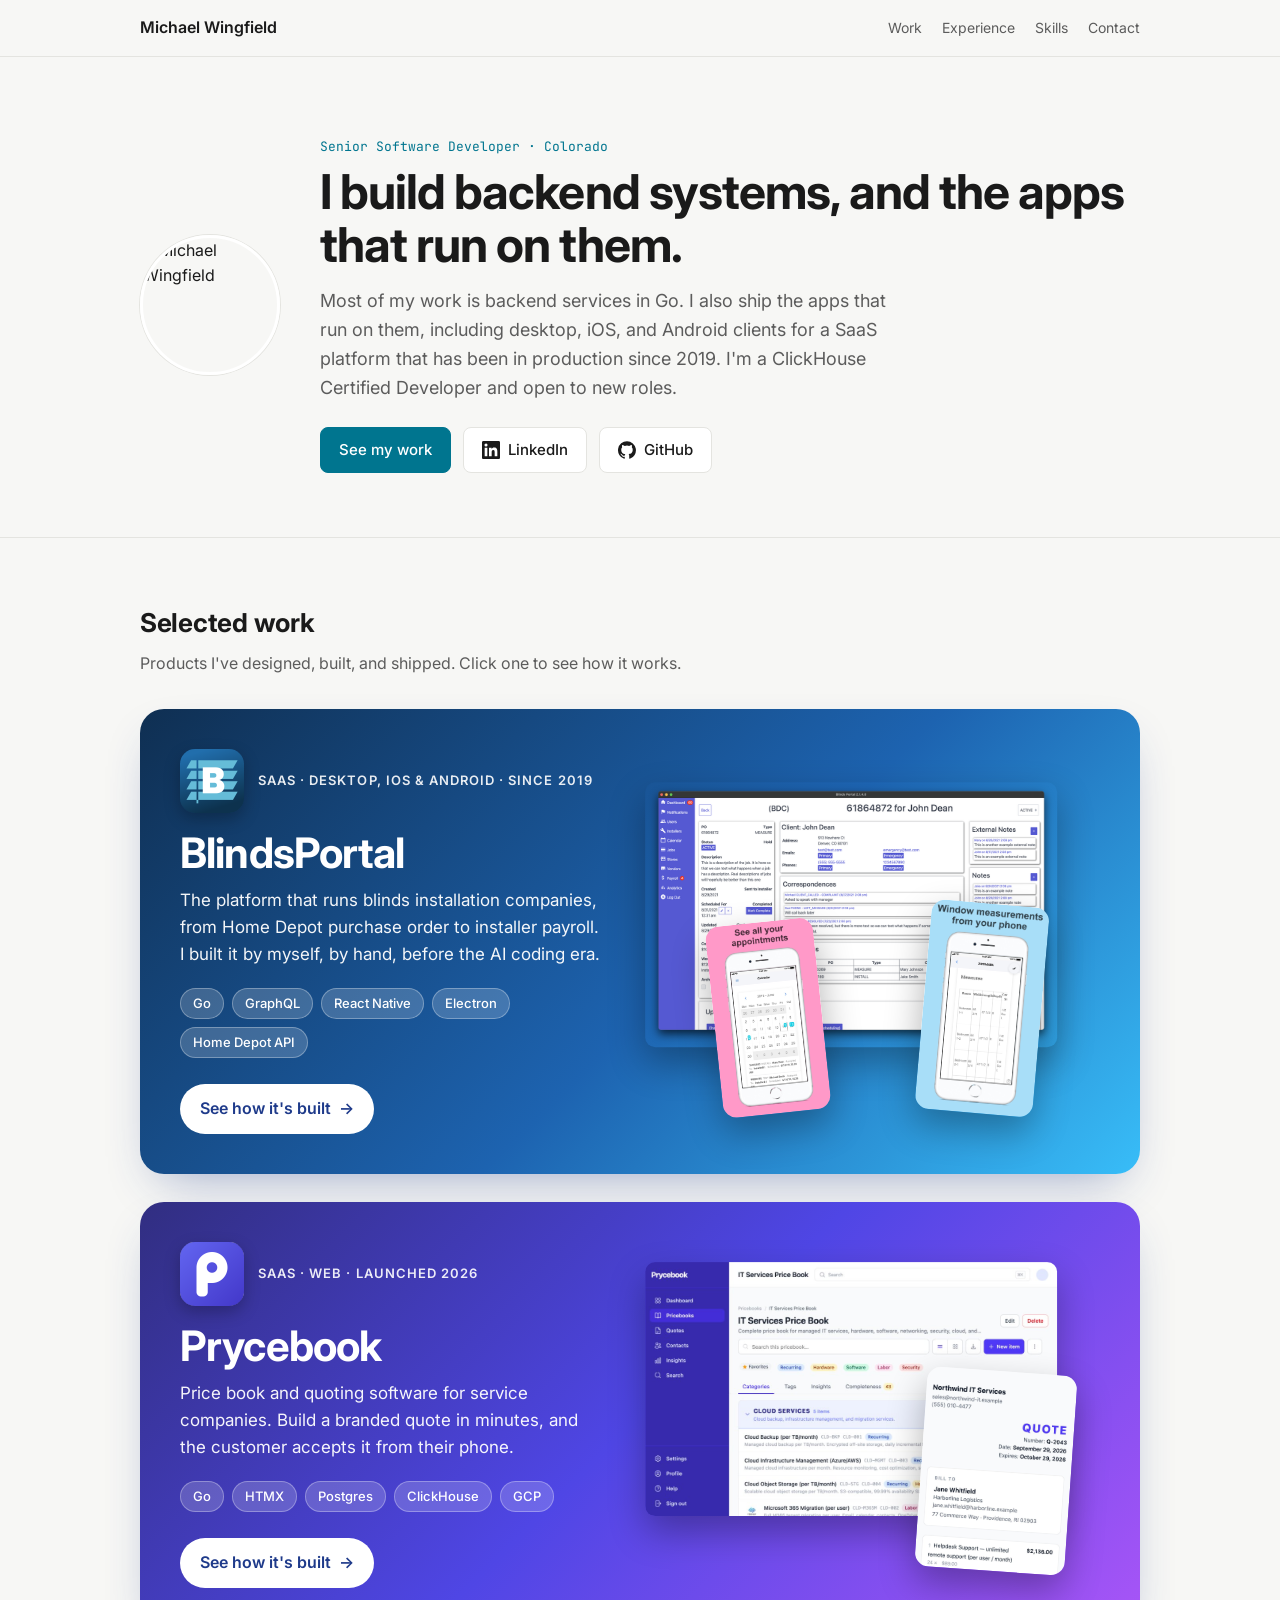
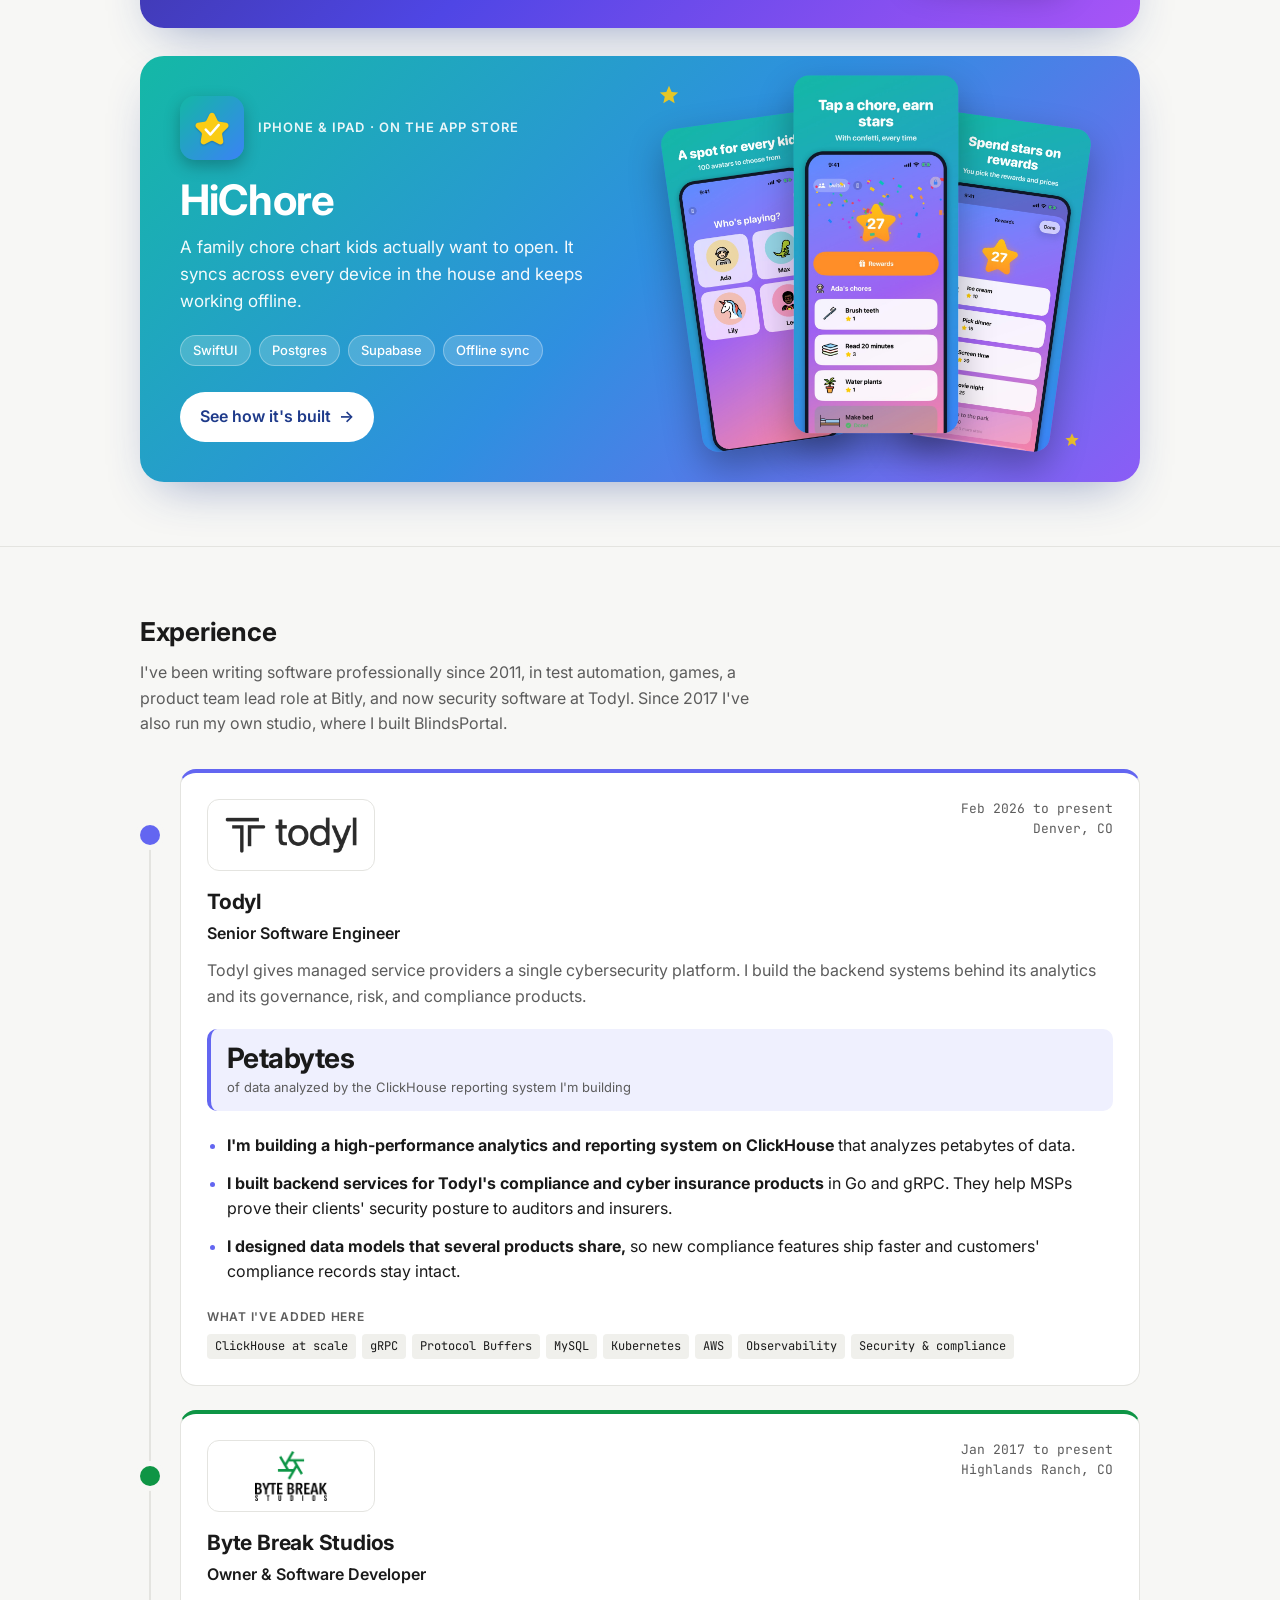
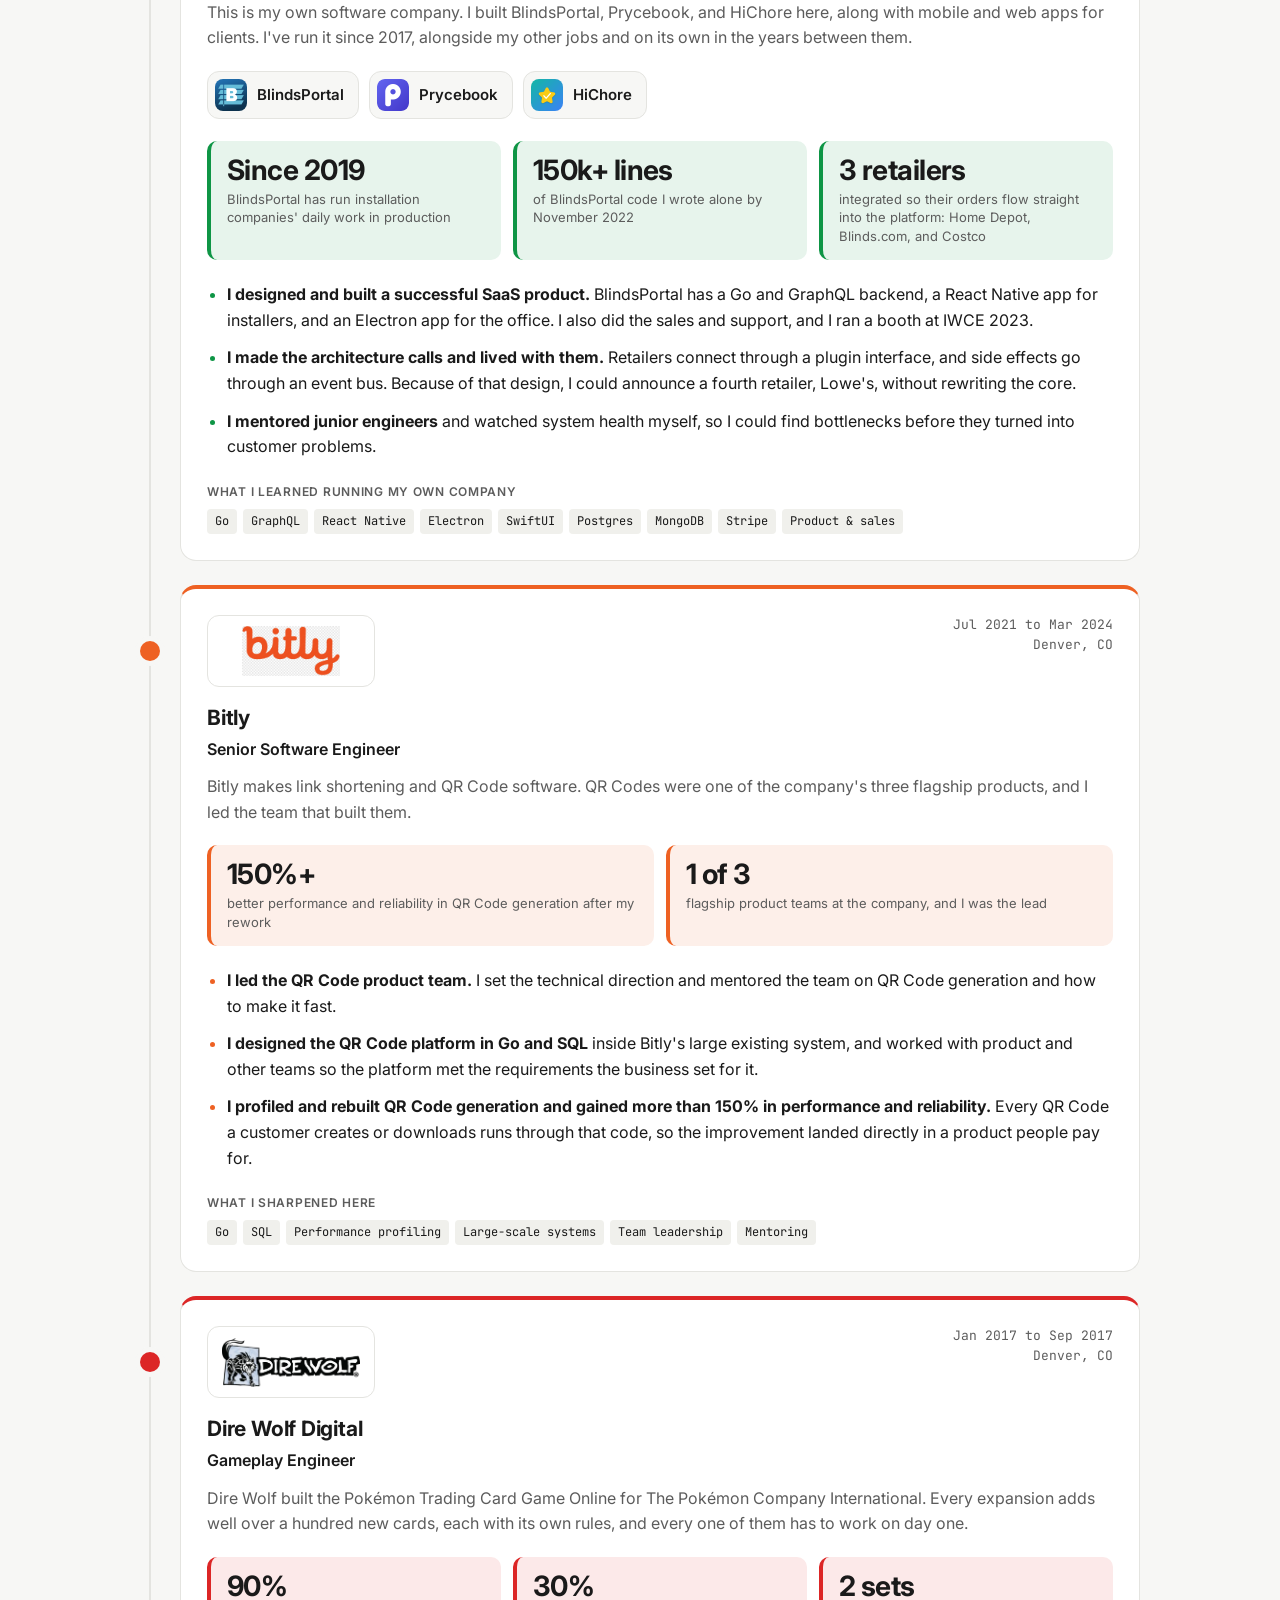
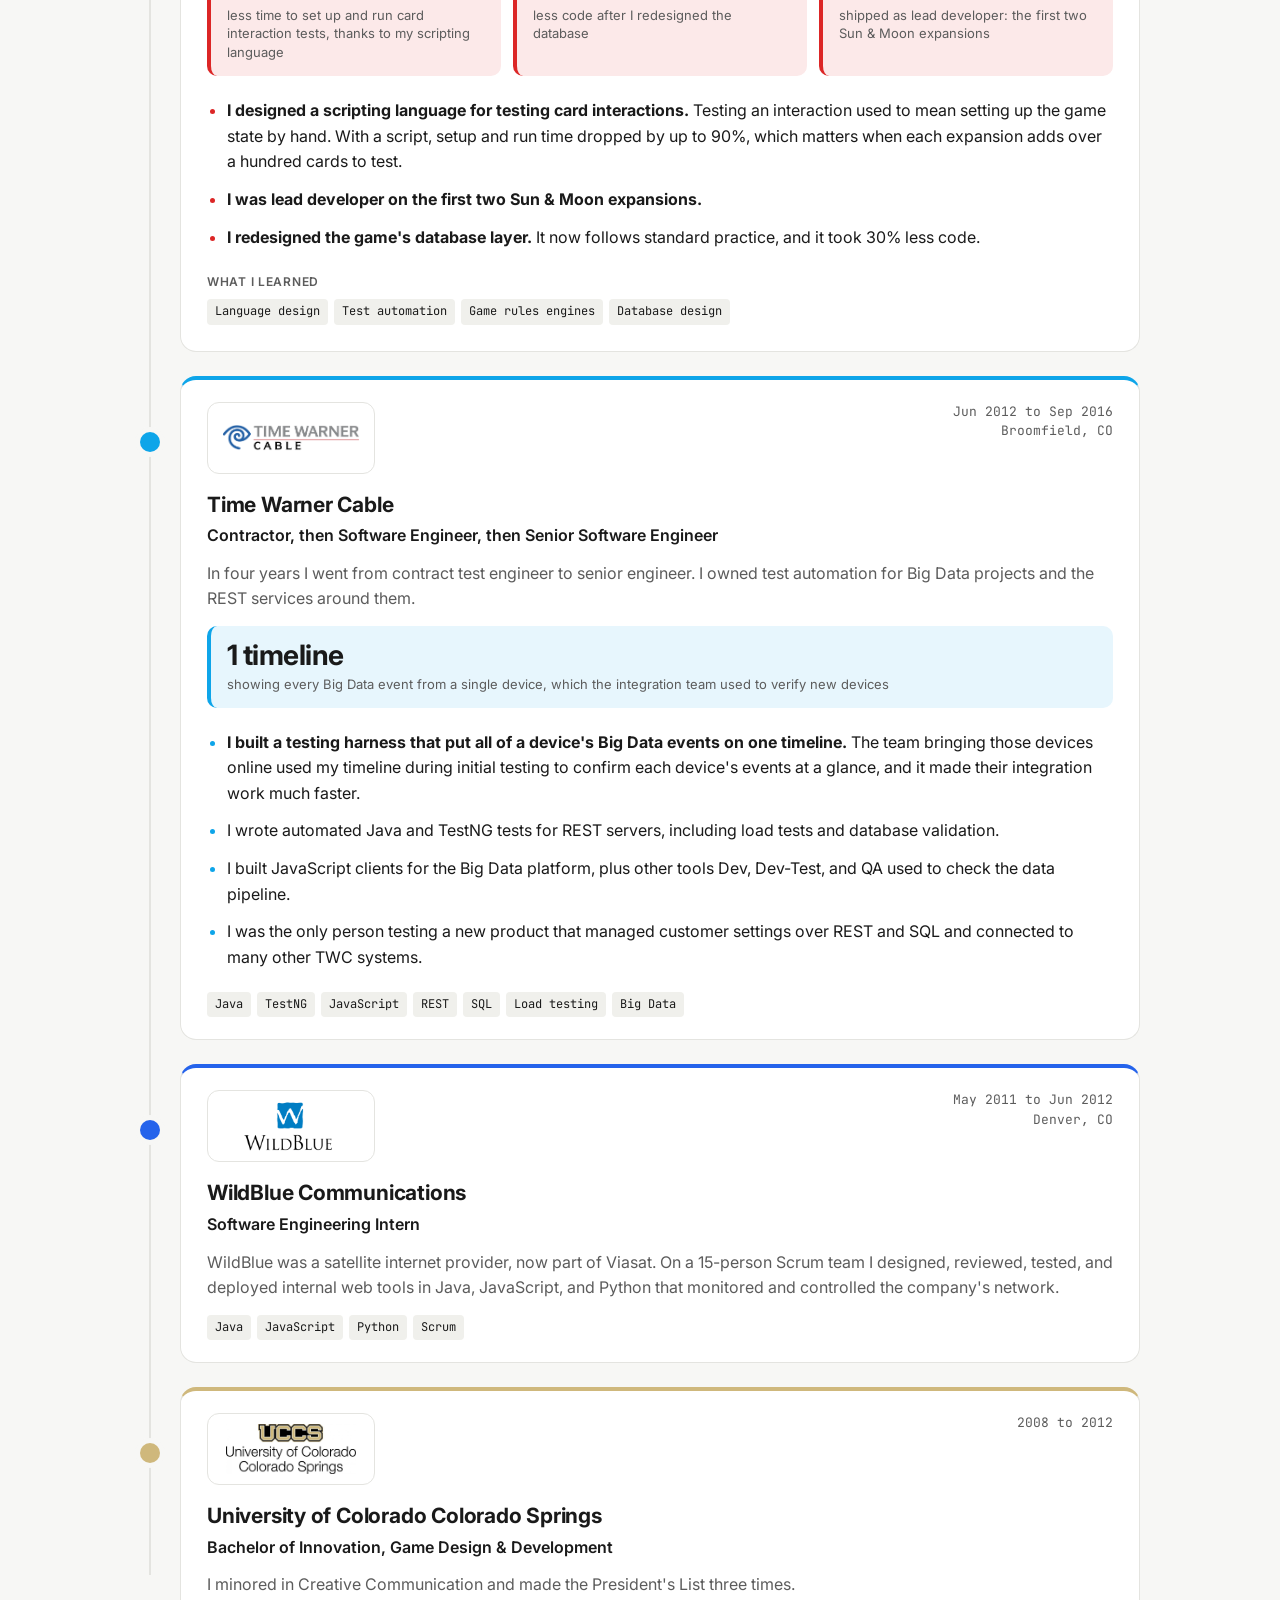
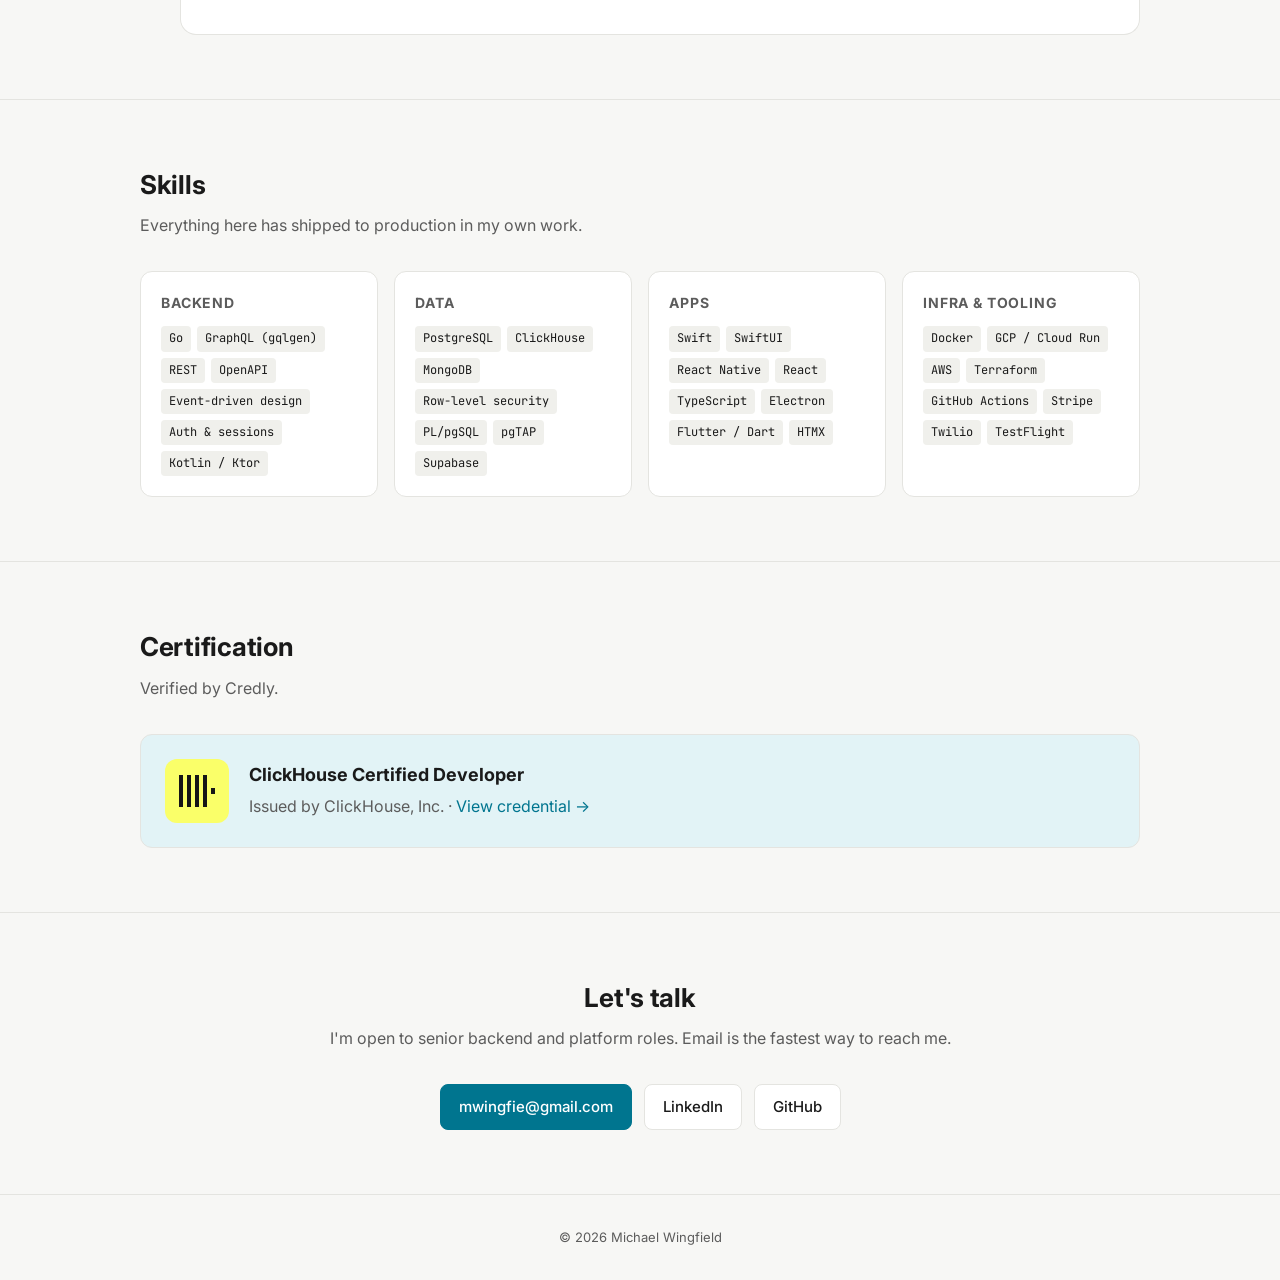
==== commit 4175d067: "Lead with Go in the tagline and drop the Postgres headline claim Co-Authored-By: Claude Opus 5.5 <no" ====
--- a/index.html
+++ b/index.html
@@ -17,7 +17,7 @@
     "@type": "Person",
     "name": "Michael Wingfield",
     "jobTitle": "Senior Software Developer",
-    "description": "Senior software developer who builds backend systems in Go and Postgres and ships the desktop, iOS, and Android apps that run on them. Founder and sole engineer of BlindsPortal, a B2B SaaS platform in production since 2019. Open to senior backend and platform roles.",
+    "description": "Senior software developer who builds backend systems in Go and ships the desktop, iOS, and Android apps that run on them. Founder and sole engineer of BlindsPortal, a B2B SaaS platform in production since 2019. Open to senior backend and platform roles.",
     "url": "https://kenoshen.github.io/",
     "image": "https://avatars.githubusercontent.com/u/1054265?v=4",
     "email": "mailto:mwingfie@gmail.com",
@@ -117,9 +117,9 @@
         <p class="eyebrow">Senior Software Developer · Colorado</p>
         <h1>I build backend systems, and the apps that run on them.</h1>
         <p class="lead">
-          Most of my work is in Go and Postgres: data models, sync, and services that stay correct
-          under real use. I also ship the apps on top: desktop, iOS, and Android clients for a SaaS
-          platform that has been in production since 2019.
+          Most of my work is backend services in Go. I also ship the apps that run on them,
+          including desktop, iOS, and Android clients for a SaaS platform that has been in
+          production since 2019.
           I'm a ClickHouse Certified Developer and open to new roles.
         </p>
         <div class="cta">
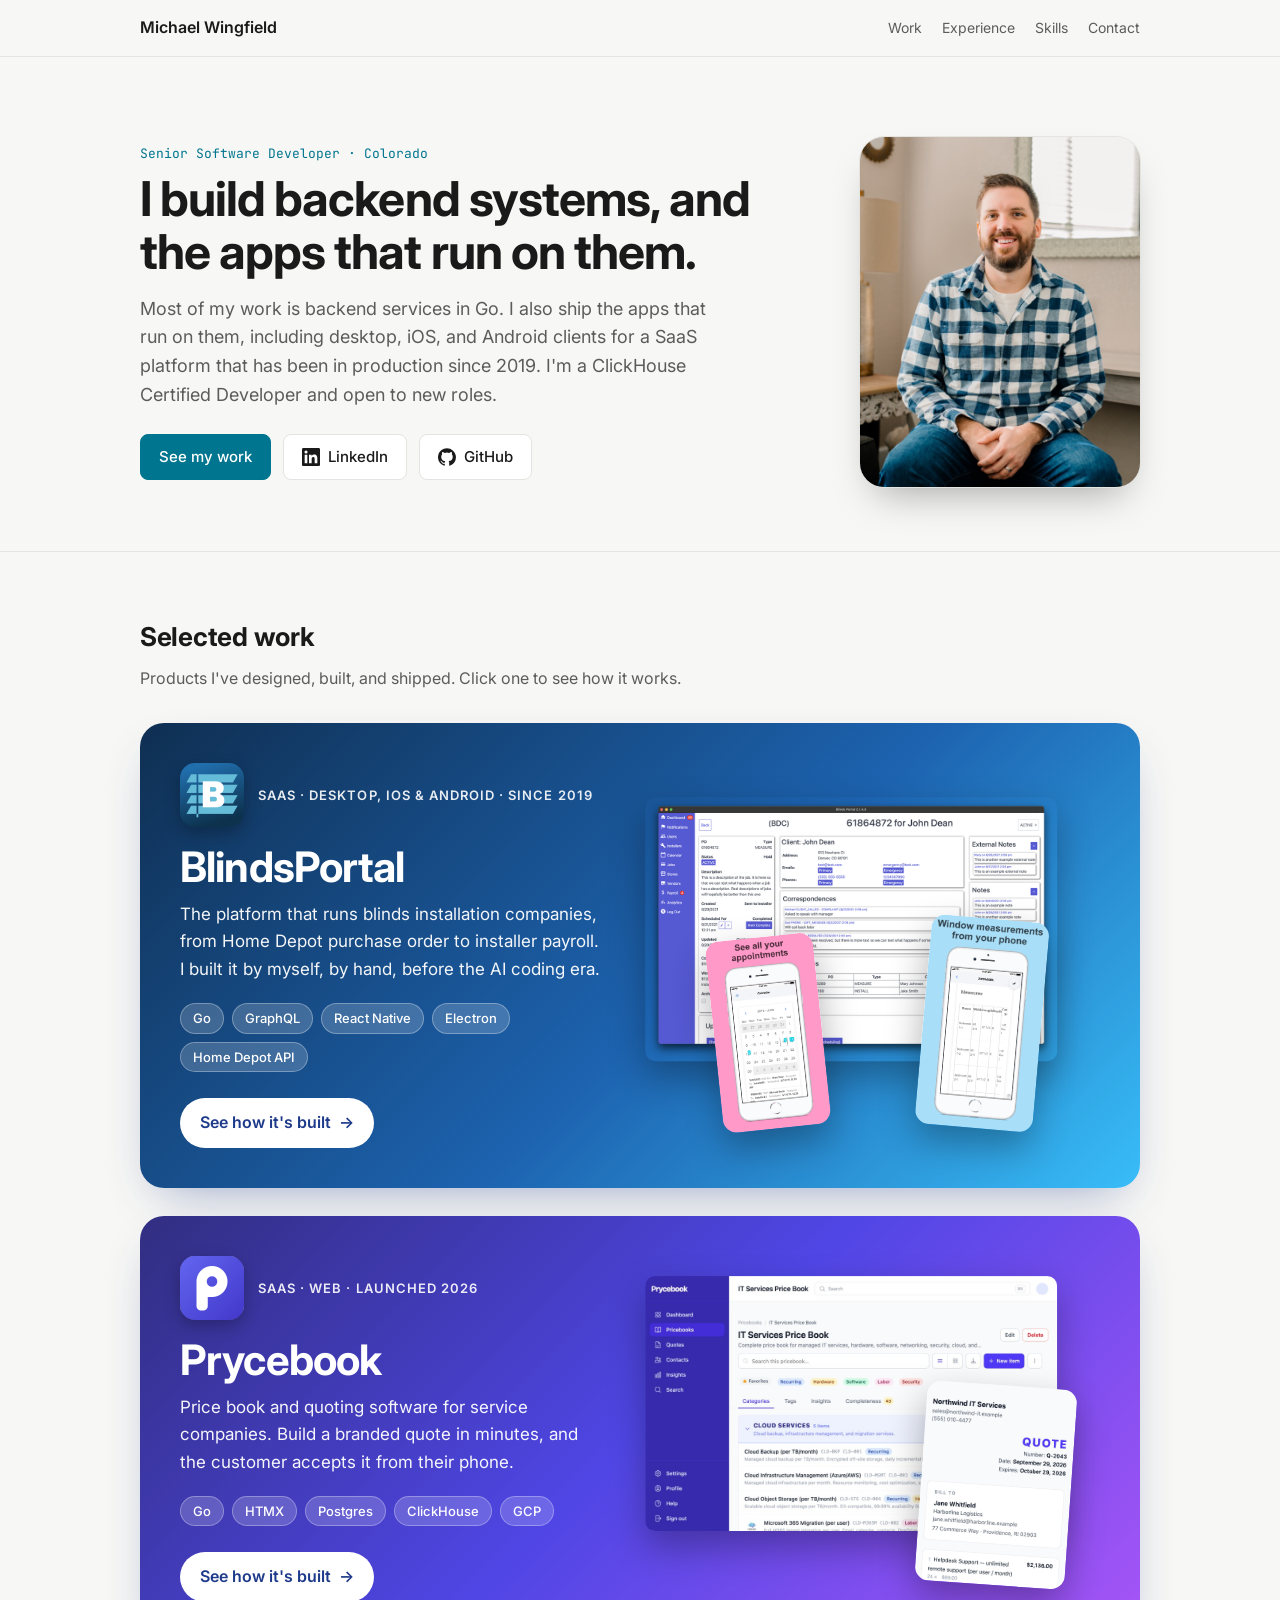
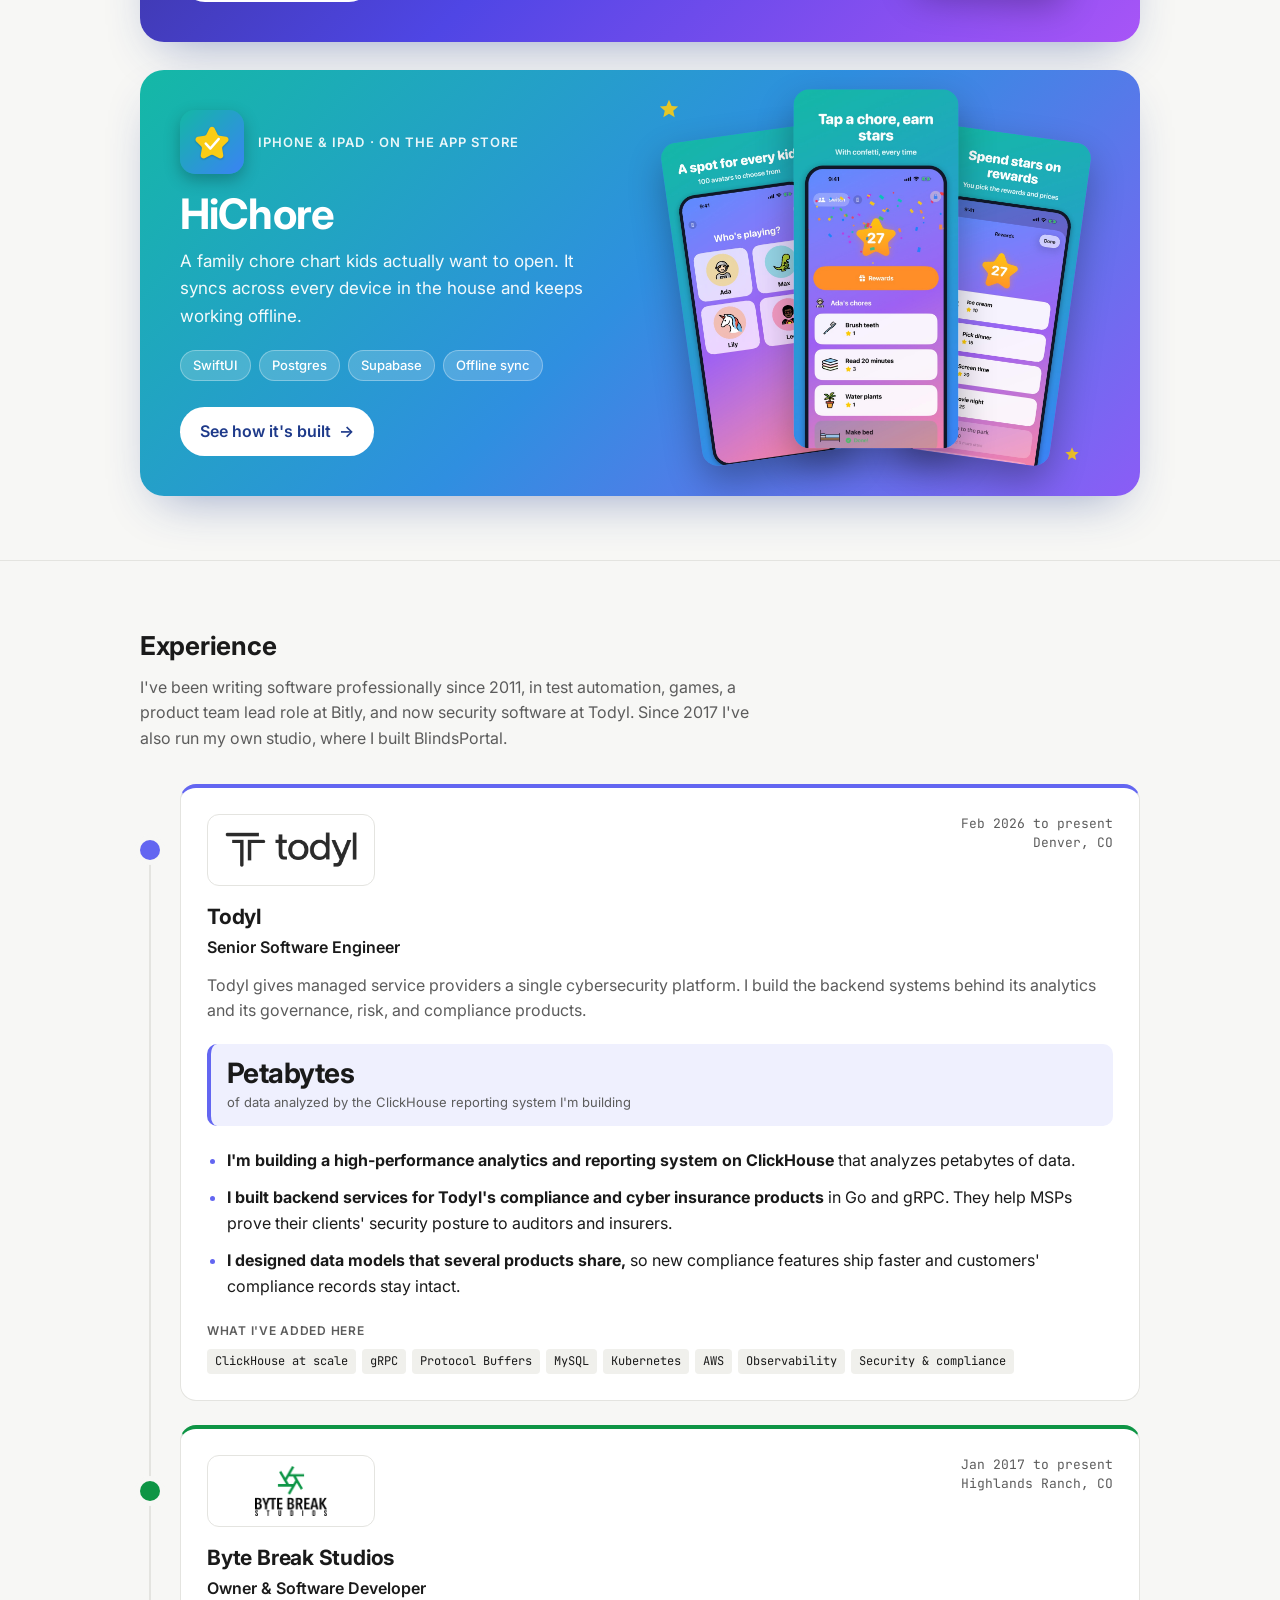
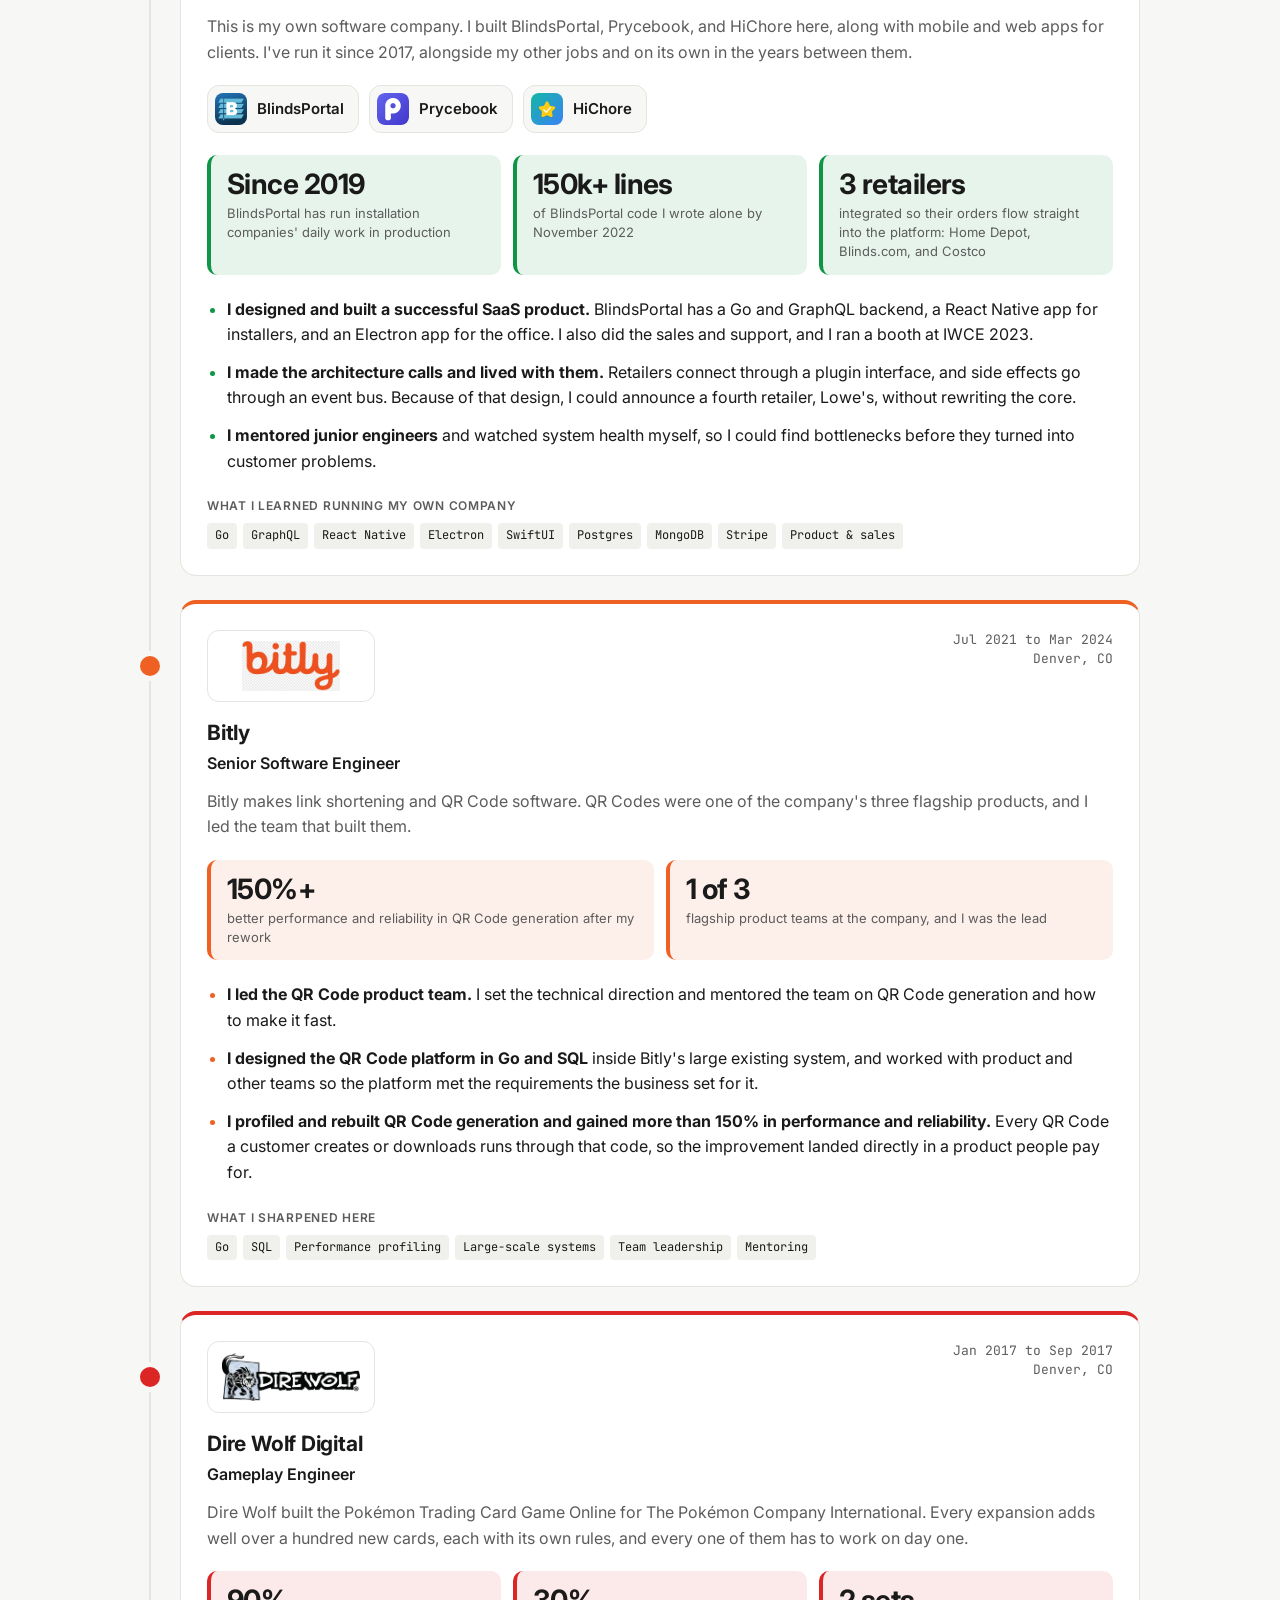
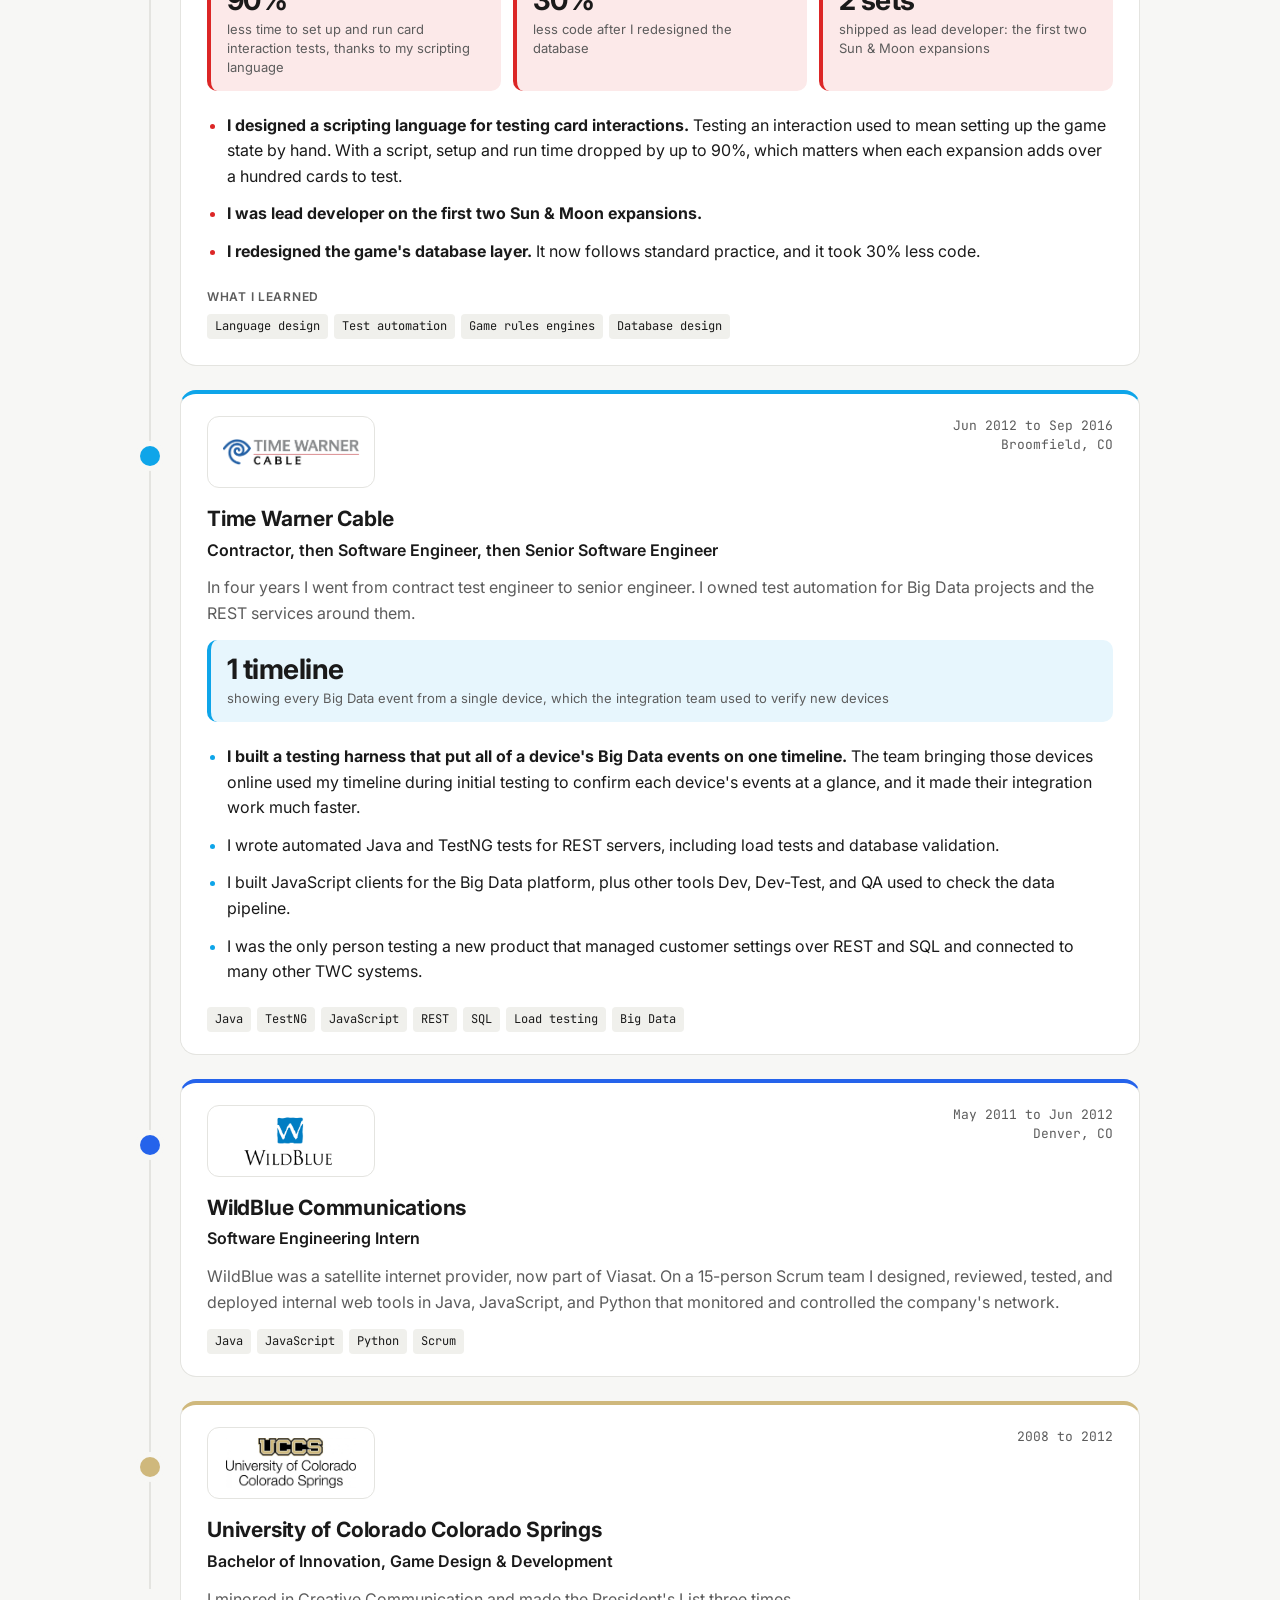
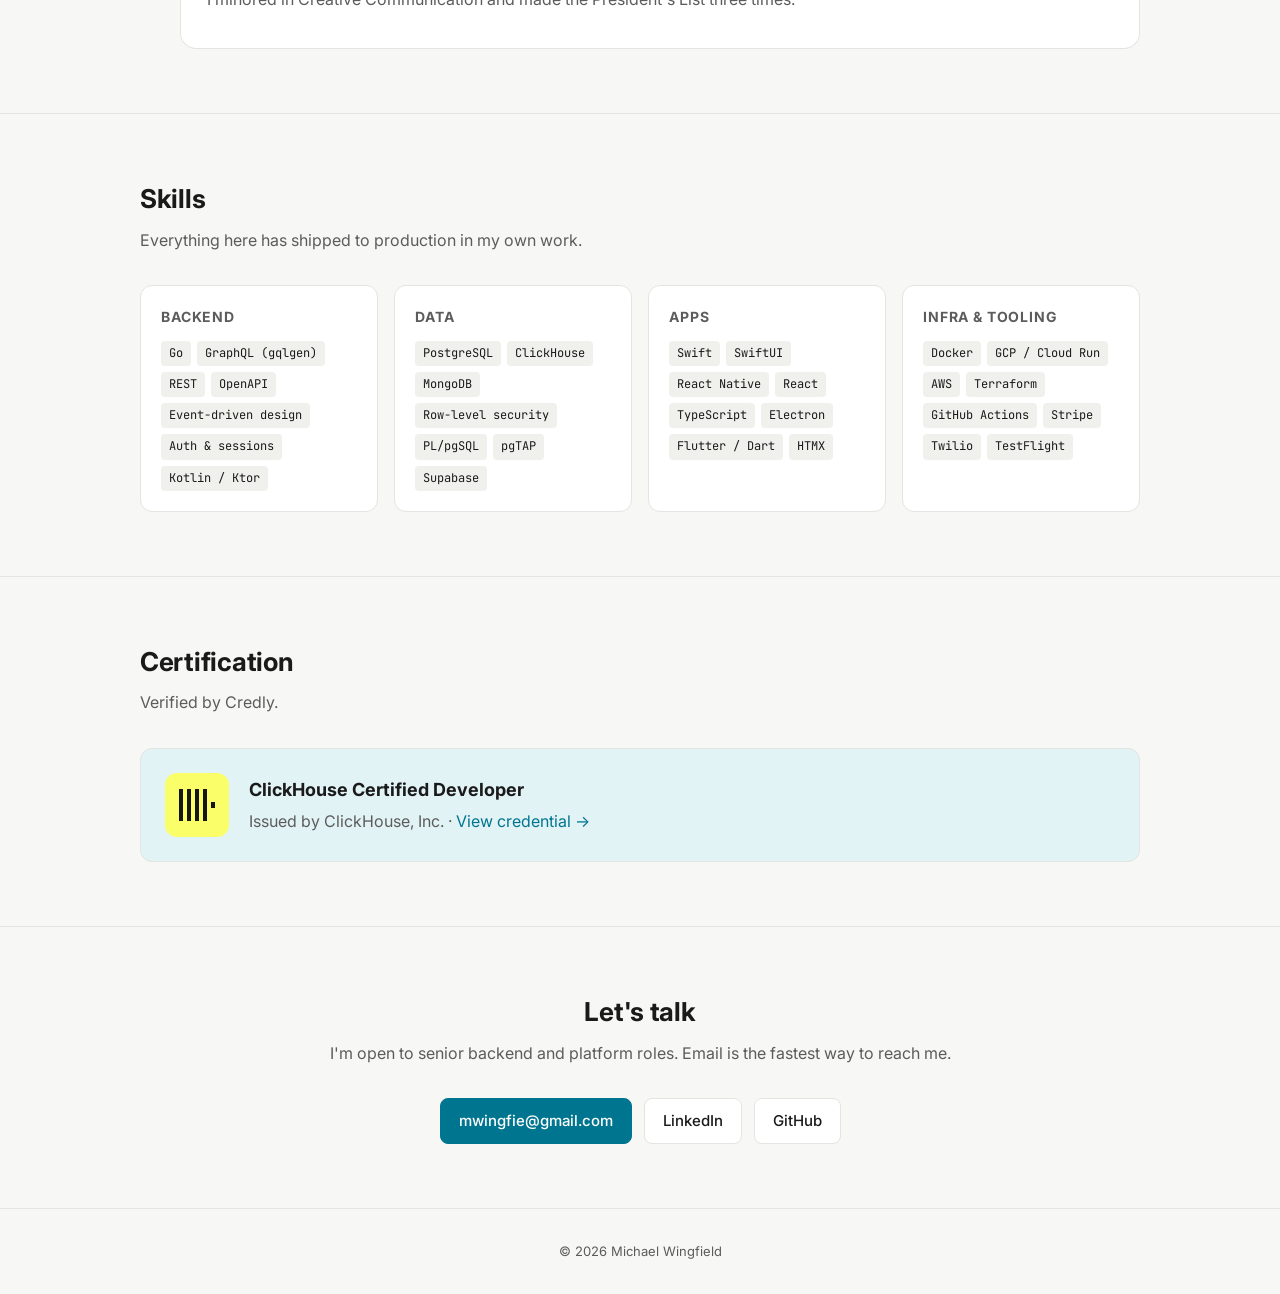
==== commit 4db64bd1: "Replace small avatar with a larger professional headshot Co-Authored-By: Claude Opus 5.5 <noreply@an" ====
--- a/index.html
+++ b/index.html
@@ -7,7 +7,7 @@
   <meta name="description" content="Michael Wingfield is a Colorado-based senior software developer who builds backend systems and the apps on top of them. ClickHouse Certified Developer.">
   <meta property="og:title" content="Michael Wingfield | Senior Software Developer">
   <meta property="og:description" content="Backend systems and the apps on top of them.">
-  <meta property="og:image" content="https://avatars.githubusercontent.com/u/1054265?v=4">
+  <meta property="og:image" content="https://kenoshen.github.io/assets/headshot.jpg">
   <link rel="canonical" href="https://kenoshen.github.io/">
   <link rel="alternate" type="text/markdown" href="/llms.txt" title="Plain-text profile for AI agents">
   <link rel="icon" href="https://avatars.githubusercontent.com/u/1054265?s=64&v=4">
@@ -19,7 +19,7 @@
     "jobTitle": "Senior Software Developer",
     "description": "Senior software developer who builds backend systems in Go and ships the desktop, iOS, and Android apps that run on them. Founder and sole engineer of BlindsPortal, a B2B SaaS platform in production since 2019. Open to senior backend and platform roles.",
     "url": "https://kenoshen.github.io/",
-    "image": "https://avatars.githubusercontent.com/u/1054265?v=4",
+    "image": "https://kenoshen.github.io/assets/headshot.jpg",
     "email": "mailto:mwingfie@gmail.com",
     "address": { "@type": "PostalAddress", "addressRegion": "CO", "addressCountry": "US" },
     "sameAs": [
@@ -60,10 +60,10 @@
   <link rel="stylesheet" href="assets/css/site.css">
   <style>
     header.hero { padding: 80px 0 64px; }
-    .hero-grid { display: flex; gap: 40px; align-items: center; }
-    .hero img {
-      width: 140px; height: 140px; border-radius: 50%;
-      border: 3px solid var(--surface); box-shadow: 0 0 0 1px var(--border);
+    .hero-grid { display: flex; gap: 48px; align-items: center; }
+    .hero img.portrait {
+      order: 2; width: 280px; height: 350px; object-fit: cover; border-radius: 24px;
+      box-shadow: 0 0 0 1px var(--border), 0 20px 40px -16px rgba(0, 0, 0, .35);
       flex-shrink: 0;
     }
     .lead { font-size: 18px; color: var(--muted); max-width: 580px; margin: 0 0 24px; }
@@ -90,7 +90,7 @@
     @media (max-width: 640px) {
       header.hero { padding: 48px 0 40px; }
       .hero-grid { flex-direction: column; align-items: flex-start; gap: 24px; }
-      .hero img { width: 96px; height: 96px; }
+      .hero img.portrait { order: 0; width: 200px; height: 250px; border-radius: 20px; }
       nav ul { gap: 14px; }
       nav ul li.hide-sm { display: none; }
       .cert { flex-direction: column; align-items: flex-start; }
@@ -112,7 +112,7 @@
 
   <header class="hero">
     <div class="wrap hero-grid">
-      <img src="https://avatars.githubusercontent.com/u/1054265?s=280&v=4" alt="Michael Wingfield">
+      <img class="portrait" src="assets/headshot.jpg" alt="Michael Wingfield" width="280" height="350">
       <div>
         <p class="eyebrow">Senior Software Developer · Colorado</p>
         <h1>I build backend systems, and the apps that run on them.</h1>
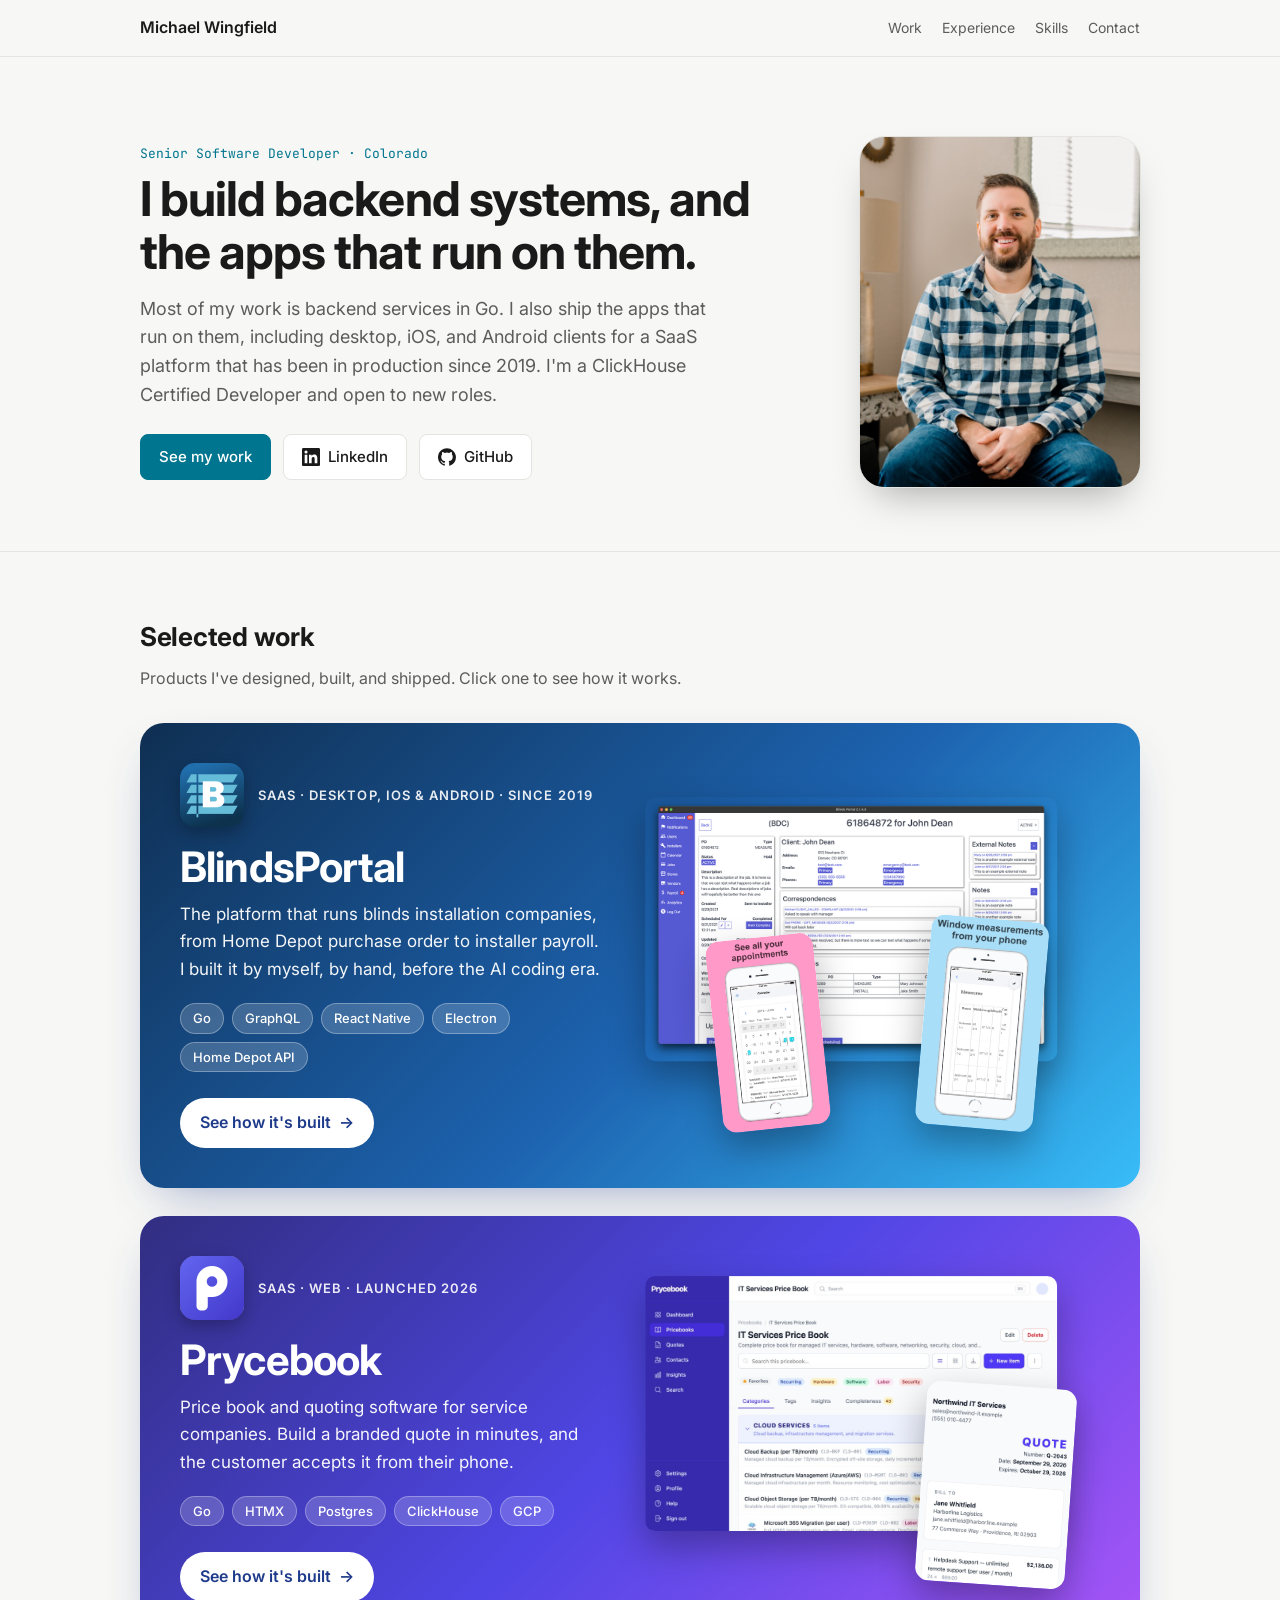
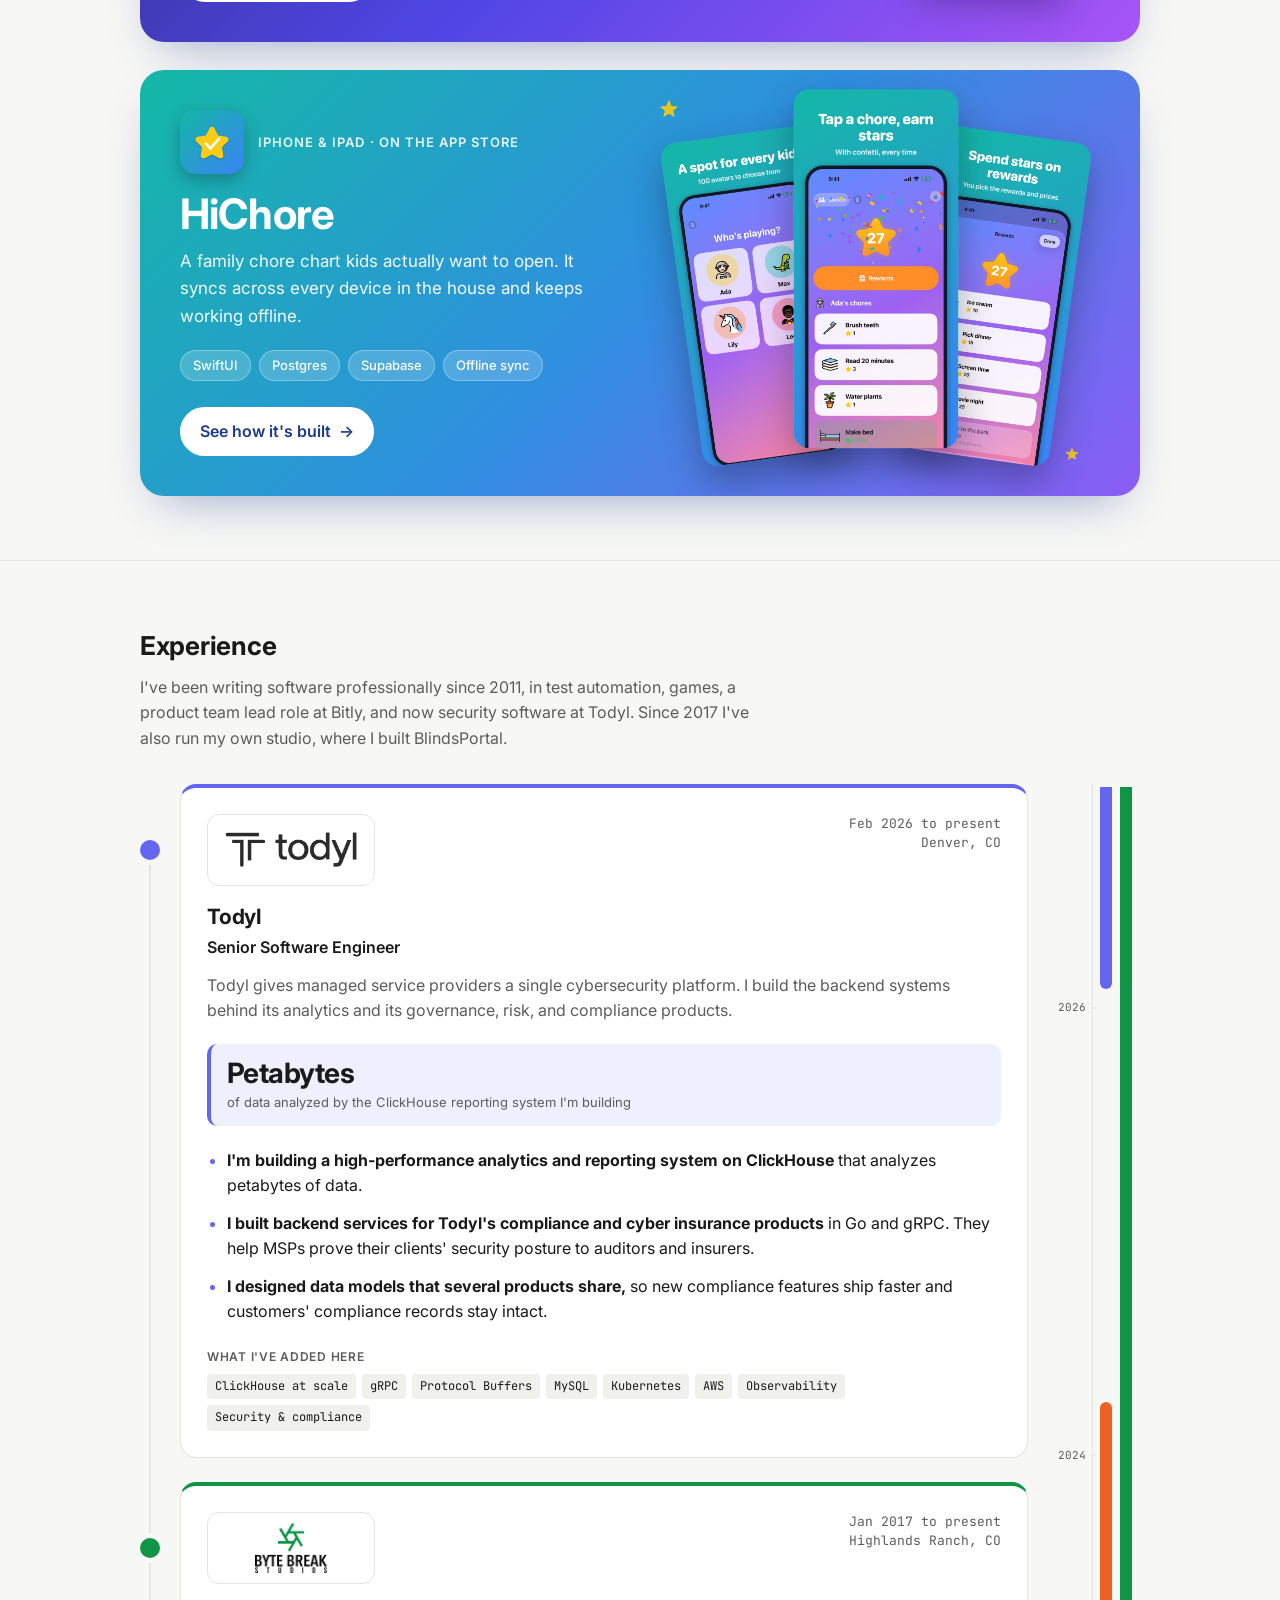
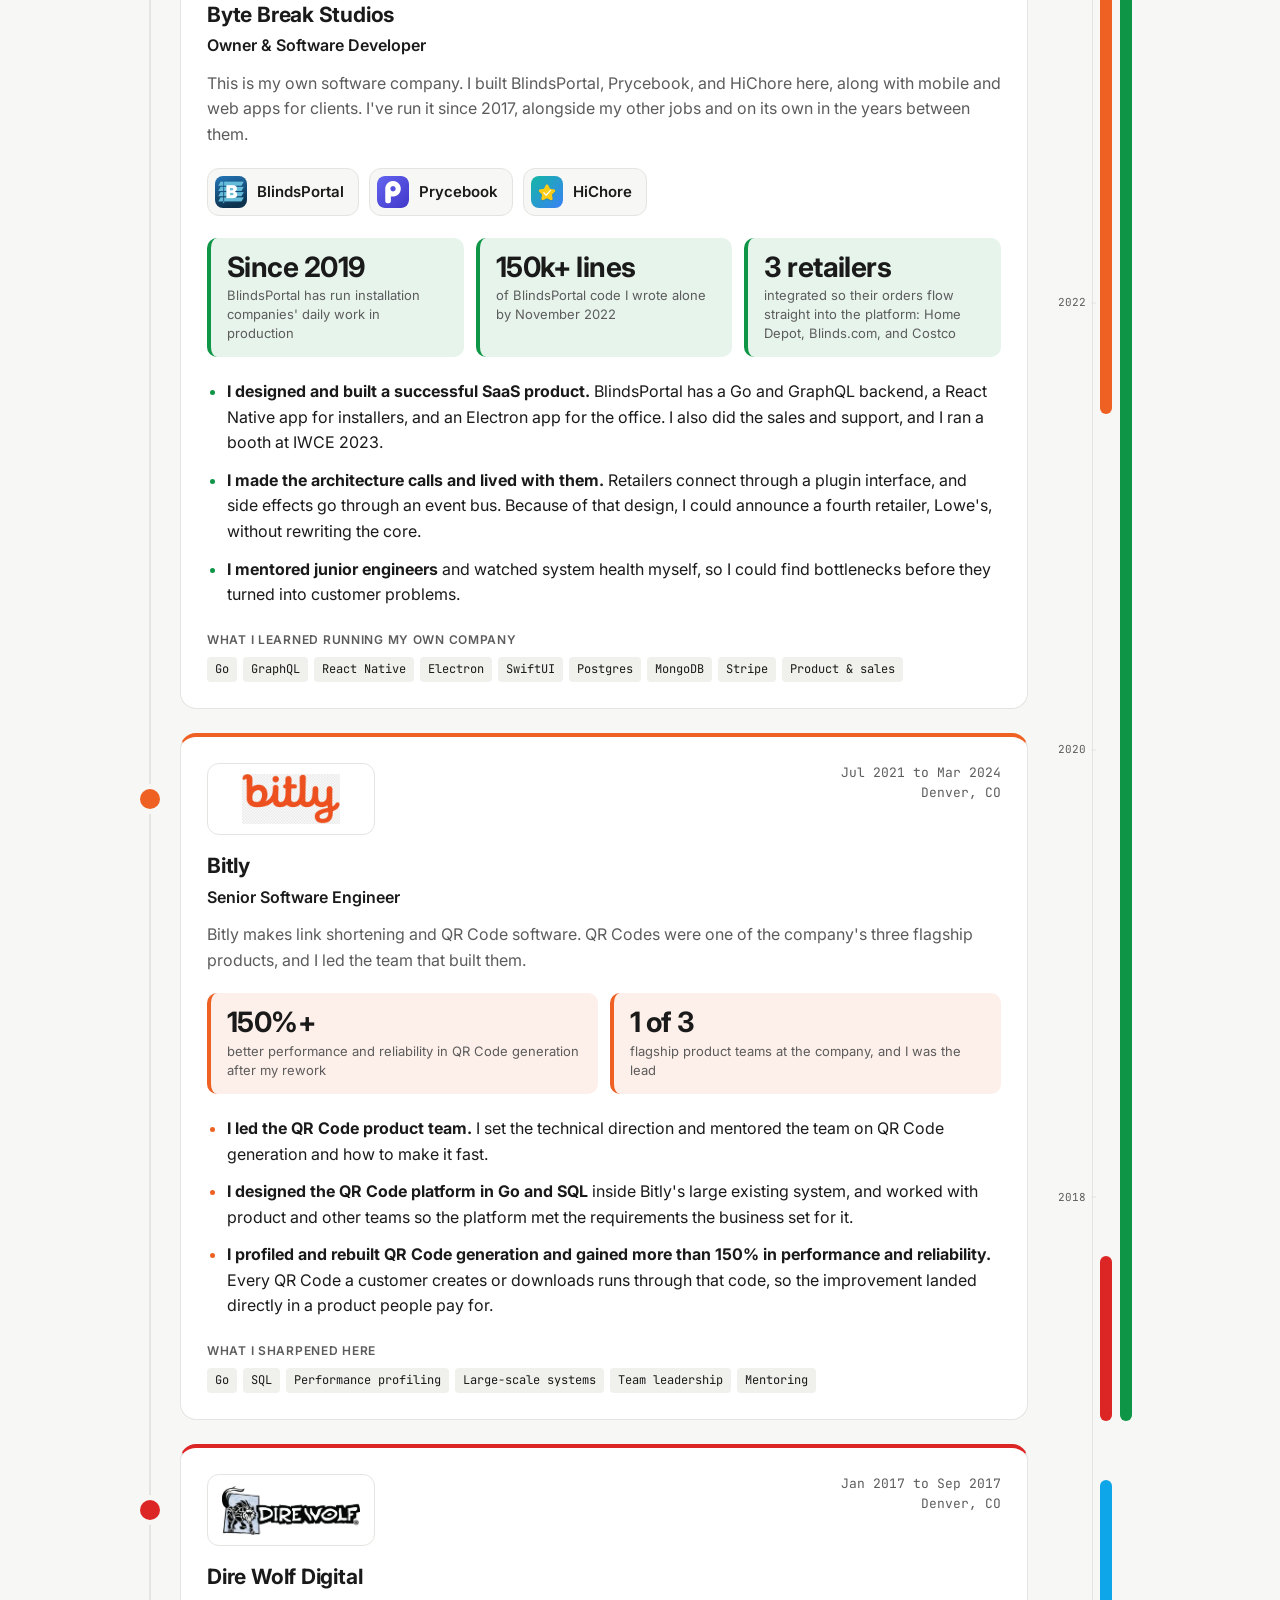
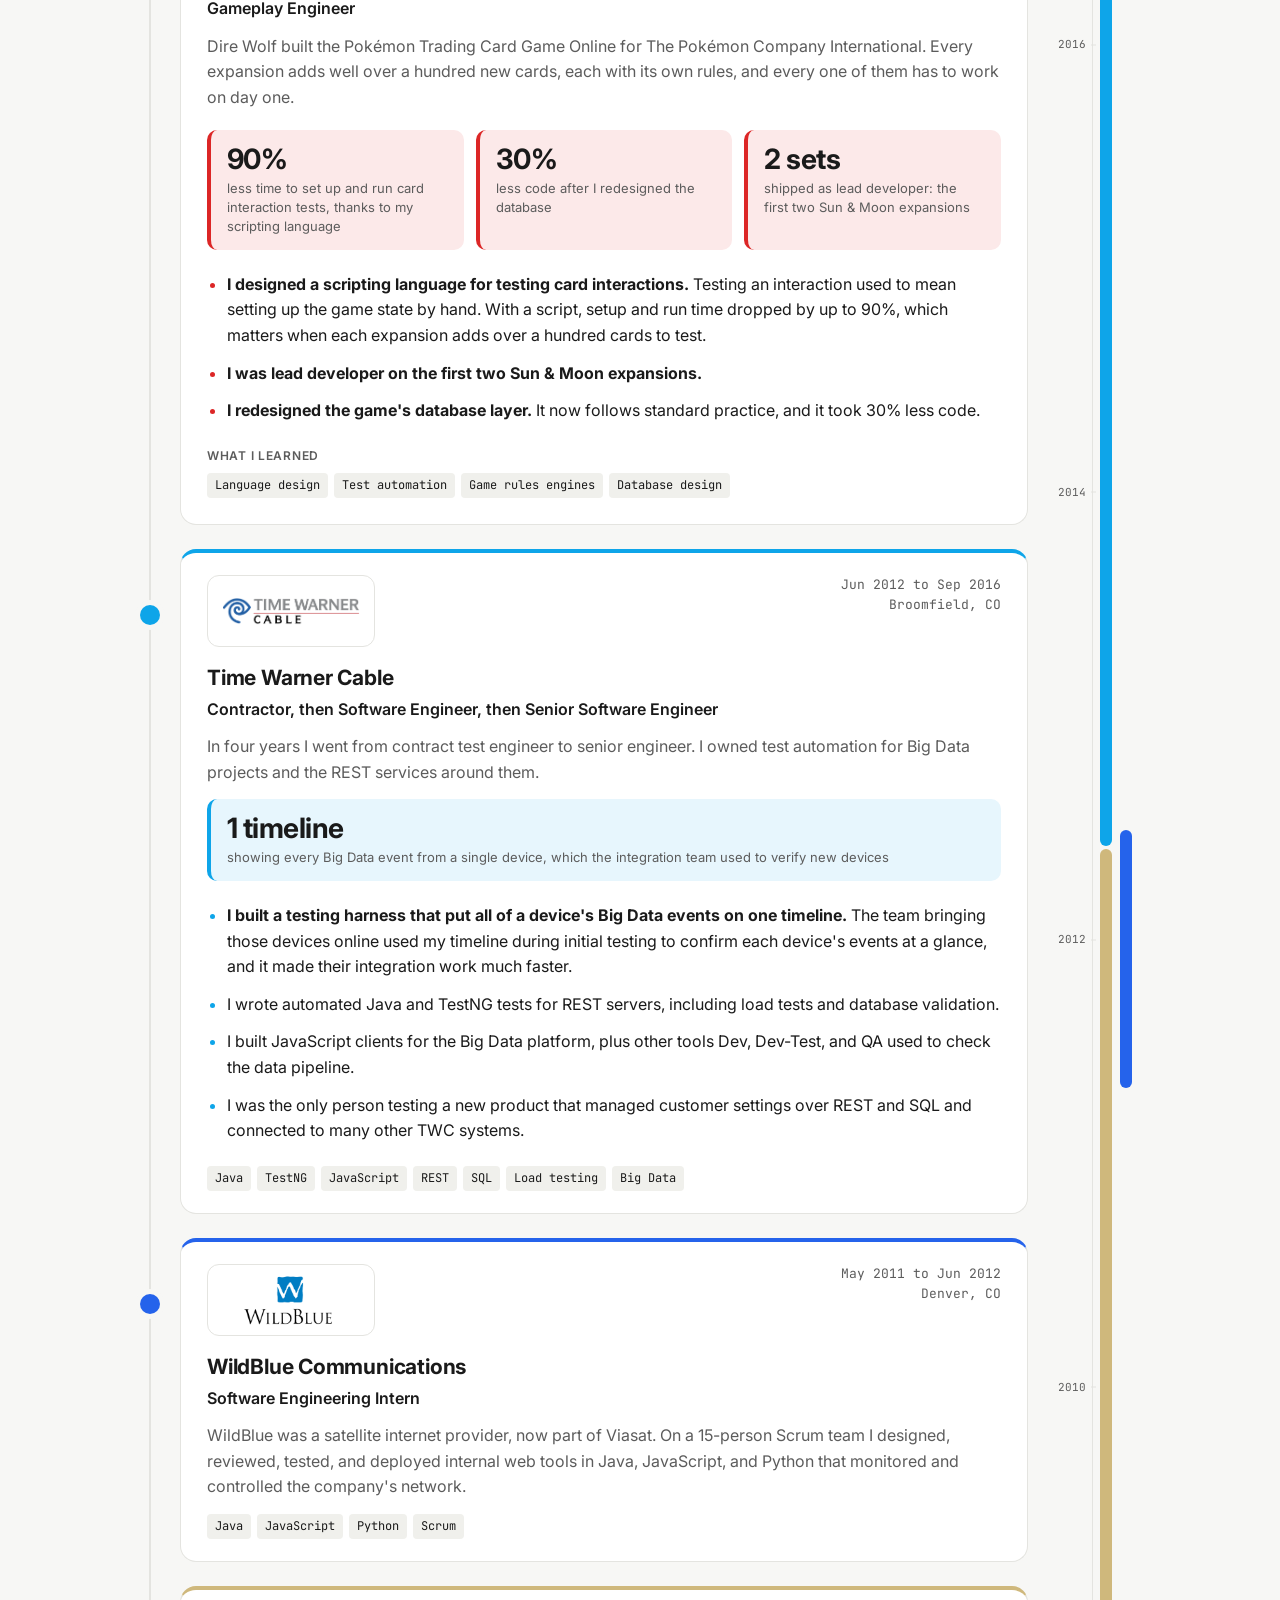
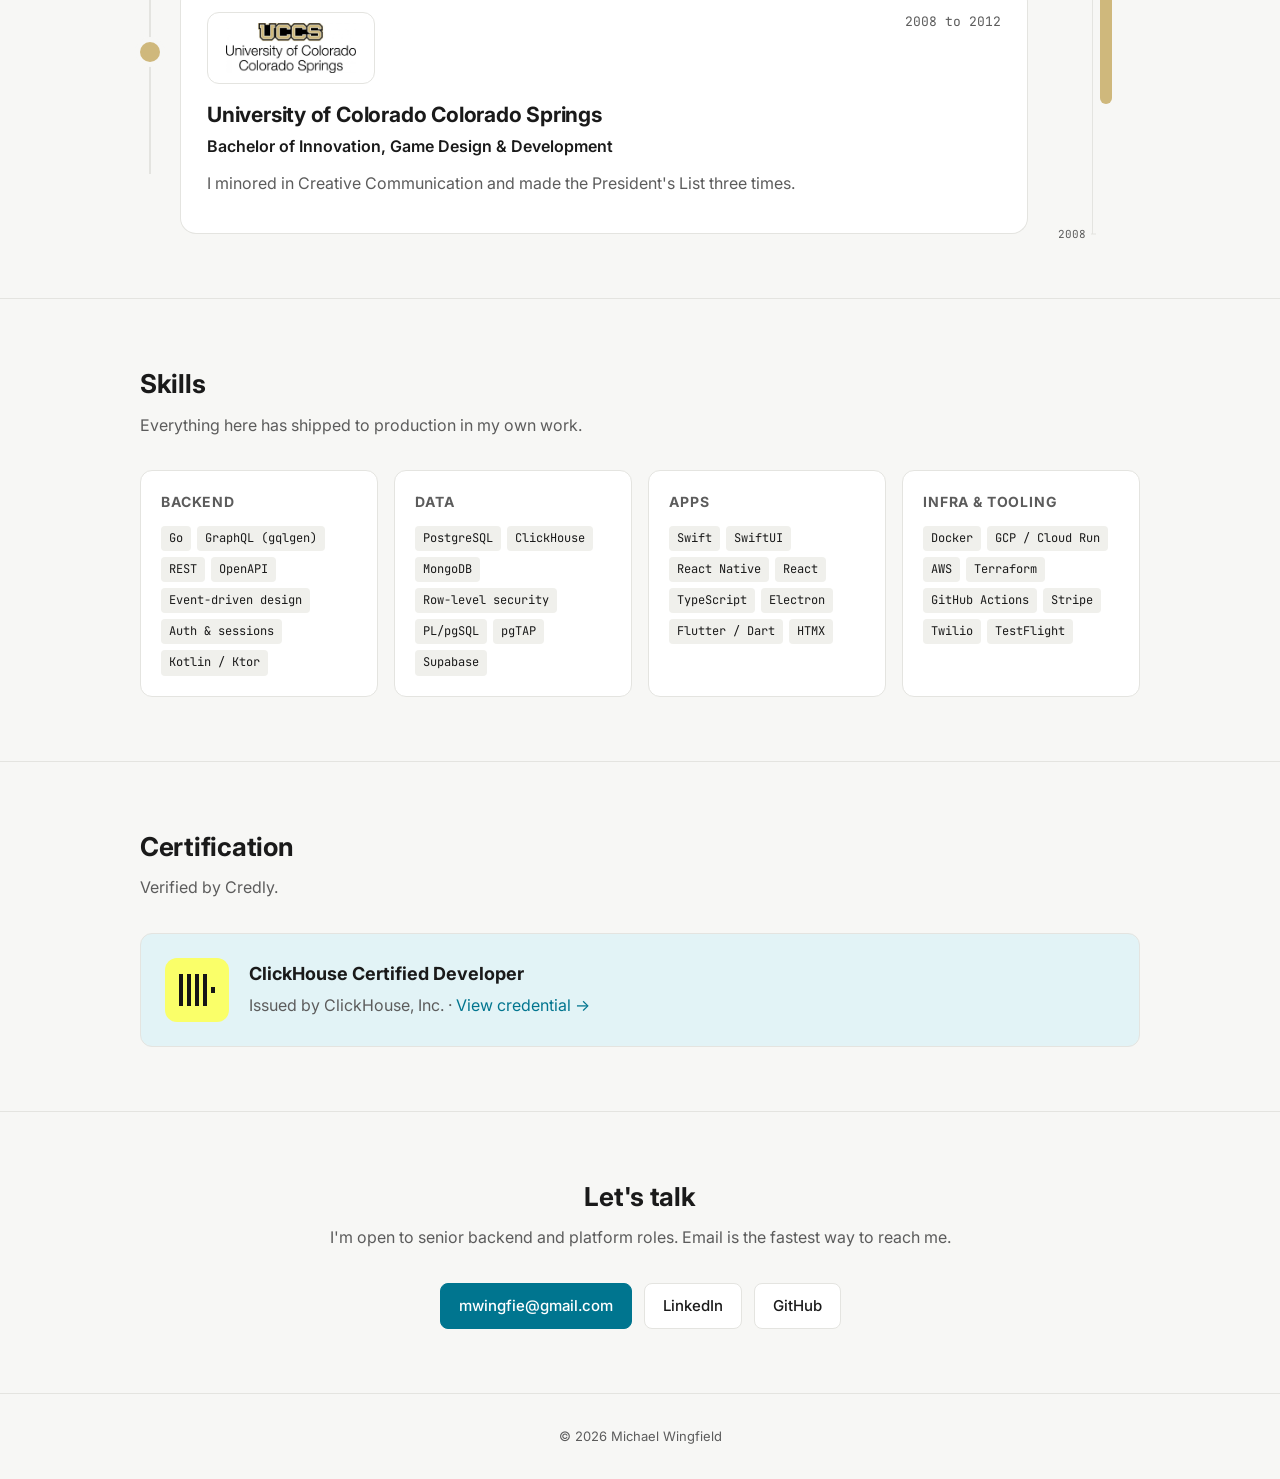
==== commit 3565e26b: "Add proportional work timeline chart beside the experience section Co-Authored-By: Claude Opus 5.5 <" ====
--- a/index.html
+++ b/index.html
@@ -212,8 +212,9 @@
       <h2>Experience</h2>
       <p class="section-sub">I've been writing software professionally since 2011, in test automation, games, a product team lead role at Bitly, and now security software at Todyl. Since 2017 I've also run my own studio, where I built BlindsPortal.</p>
 
+      <div class="exp-layout">
       <ol class="timeline">
-        <li class="job" style="--c:#6366f1">
+        <li class="job" style="--c:#6366f1" data-start="2026-02">
           <div class="dot"></div>
           <div class="job-card">
             <div class="job-head">
@@ -240,7 +241,7 @@
           </div>
         </li>
 
-        <li class="job" style="--c:#0e9545">
+        <li class="job" style="--c:#0e9545" data-start="2017-01">
           <div class="dot"></div>
           <div class="job-card">
             <div class="job-head">
@@ -274,7 +275,7 @@
           </div>
         </li>
 
-        <li class="job" style="--c:#ee6123">
+        <li class="job" style="--c:#ee6123" data-start="2021-07" data-end="2024-03">
           <div class="dot"></div>
           <div class="job-card">
             <div class="job-head">
@@ -302,7 +303,7 @@
           </div>
         </li>
 
-        <li class="job" style="--c:#dc2626">
+        <li class="job" style="--c:#dc2626" data-start="2017-01" data-end="2017-09">
           <div class="dot"></div>
           <div class="job-card">
             <div class="job-head">
@@ -331,7 +332,7 @@
           </div>
         </li>
 
-        <li class="job compact" style="--c:#0ea5e9">
+        <li class="job compact" style="--c:#0ea5e9" data-start="2012-06" data-end="2016-09">
           <div class="dot"></div>
           <div class="job-card">
             <div class="job-head">
@@ -356,7 +357,7 @@
           </div>
         </li>
 
-        <li class="job compact" style="--c:#2563eb">
+        <li class="job compact" style="--c:#2563eb" data-start="2011-05" data-end="2012-06">
           <div class="dot"></div>
           <div class="job-card">
             <div class="job-head">
@@ -372,7 +373,7 @@
           </div>
         </li>
 
-        <li class="job compact" style="--c:#cfb87c">
+        <li class="job compact" style="--c:#cfb87c" data-start="2008-08" data-end="2012-05">
           <div class="dot"></div>
           <div class="job-card">
             <div class="job-head">
@@ -387,6 +388,8 @@
           </div>
         </li>
       </ol>
+      <div class="tl-chart" aria-hidden="true"></div>
+      </div>
     </div>
   </section>
 
@@ -444,5 +447,62 @@
   </section>
 
   <footer>© 2026 Michael Wingfield</footer>
+  <script>
+    // Draws each job as a bar on a proportional time axis beside the experience list.
+    (() => {
+      const list = document.querySelector('.timeline');
+      const chart = document.querySelector('.tl-chart');
+      if (!list || !chart) return;
+
+      const toYears = (ym, endOfMonth) => {
+        const [y, m] = ym.split('-').map(Number);
+        return y + (m - 1 + (endOfMonth ? 1 : 0)) / 12;
+      };
+      const today = new Date();
+      const now = today.getFullYear() + (today.getMonth() + 1) / 12;
+
+      const items = [...list.querySelectorAll('.job[data-start]')].map(el => ({
+        el,
+        start: toYears(el.dataset.start),
+        end: el.dataset.end ? toYears(el.dataset.end, true) : now,
+        color: el.style.getPropertyValue('--c').trim(),
+        label: el.querySelector('h3').textContent + ' · ' + el.querySelector('.when').firstChild.textContent.trim(),
+      }));
+
+      const min = Math.floor(Math.min(...items.map(i => i.start)));
+      const pct = t => ((t - min) / (now - min)) * 100;
+
+      // Put overlapping jobs side by side: each job takes the first lane that's free when it starts.
+      const laneEnds = [];
+      [...items].sort((a, b) => a.start - b.start || a.end - b.end).forEach(it => {
+        let lane = laneEnds.findIndex(end => end <= it.start + 0.01);
+        if (lane === -1) lane = laneEnds.push(0) - 1;
+        laneEnds[lane] = it.end;
+        it.lane = lane;
+      });
+      chart.style.setProperty('--lanes', laneEnds.length);
+
+      for (let y = Math.ceil(min / 2) * 2; y <= now; y += 2) {
+        const tick = document.createElement('div');
+        tick.className = 'tl-tick';
+        tick.style.bottom = pct(y) + '%';
+        tick.textContent = y;
+        chart.appendChild(tick);
+      }
+
+      items.forEach(it => {
+        const bar = document.createElement('div');
+        bar.className = 'tl-bar' + (it.el.dataset.end ? '' : ' current');
+        bar.title = it.label;
+        bar.style.cssText = `--lane:${it.lane}; bottom:${pct(it.start)}%; height:calc(${pct(it.end) - pct(it.start)}% - 3px); color:${it.color}`;
+        bar.addEventListener('mouseenter', () => it.el.classList.add('is-hl'));
+        bar.addEventListener('mouseleave', () => it.el.classList.remove('is-hl'));
+        bar.addEventListener('click', () => it.el.scrollIntoView({ behavior: 'smooth', block: 'center' }));
+        it.el.addEventListener('mouseenter', () => bar.classList.add('is-hl'));
+        it.el.addEventListener('mouseleave', () => bar.classList.remove('is-hl'));
+        chart.appendChild(bar);
+      });
+    })();
+  </script>
 </body>
 </html>
--- a/assets/css/site.css
+++ b/assets/css/site.css
@@ -210,6 +210,30 @@
 .next .cta { justify-content: center; }
 .next .section-sub { margin-left: auto; margin-right: auto; }
 
+/* Experience layout: job list plus a proportional time chart on the right */
+.exp-layout { display: grid; grid-template-columns: minmax(0, 1fr) auto; gap: 28px; }
+.tl-chart { --axis: 44px; --lane-w: 12px; --lane-gap: 8px; position: relative; width: calc(var(--axis) + var(--lanes, 2) * (var(--lane-w) + var(--lane-gap))); }
+.tl-chart::before { content: ""; position: absolute; top: 0; bottom: 0; left: calc(var(--axis) - 8px); width: 1px; background: var(--border); }
+.tl-tick {
+  position: absolute; left: 0; width: calc(var(--axis) - 14px); transform: translateY(50%);
+  font-family: "JetBrains Mono", monospace; font-size: 11px; line-height: 1; color: var(--muted); text-align: right;
+}
+.tl-tick::after { content: ""; position: absolute; top: 50%; right: -10px; width: 5px; height: 1px; background: var(--border); }
+.tl-bar {
+  position: absolute; left: calc(var(--axis) + var(--lane) * (var(--lane-w) + var(--lane-gap)));
+  width: var(--lane-w); min-height: 6px; border-radius: 999px; background: currentColor;
+  cursor: pointer; transition: opacity .15s, box-shadow .15s;
+}
+.tl-bar.current { border-top-left-radius: 2px; border-top-right-radius: 2px; }
+.tl-chart:hover .tl-bar { opacity: .35; }
+.tl-chart .tl-bar:hover, .tl-chart .tl-bar.is-hl { opacity: 1; box-shadow: 0 0 0 3px color-mix(in srgb, currentColor 35%, transparent); }
+.job.is-hl .job-card { border-color: var(--c); box-shadow: 0 0 0 1px var(--c); }
+.job-card { transition: border-color .15s, box-shadow .15s; }
+@media (max-width: 640px) {
+  .exp-layout { grid-template-columns: 1fr; }
+  .tl-chart { display: none; }
+}
+
 /* Experience timeline */
 .timeline { list-style: none; margin: 0; padding: 0; position: relative; display: grid; gap: 24px; }
 .timeline::before { content: ""; position: absolute; left: 9px; top: 60px; bottom: 60px; width: 2px; background: var(--border); }
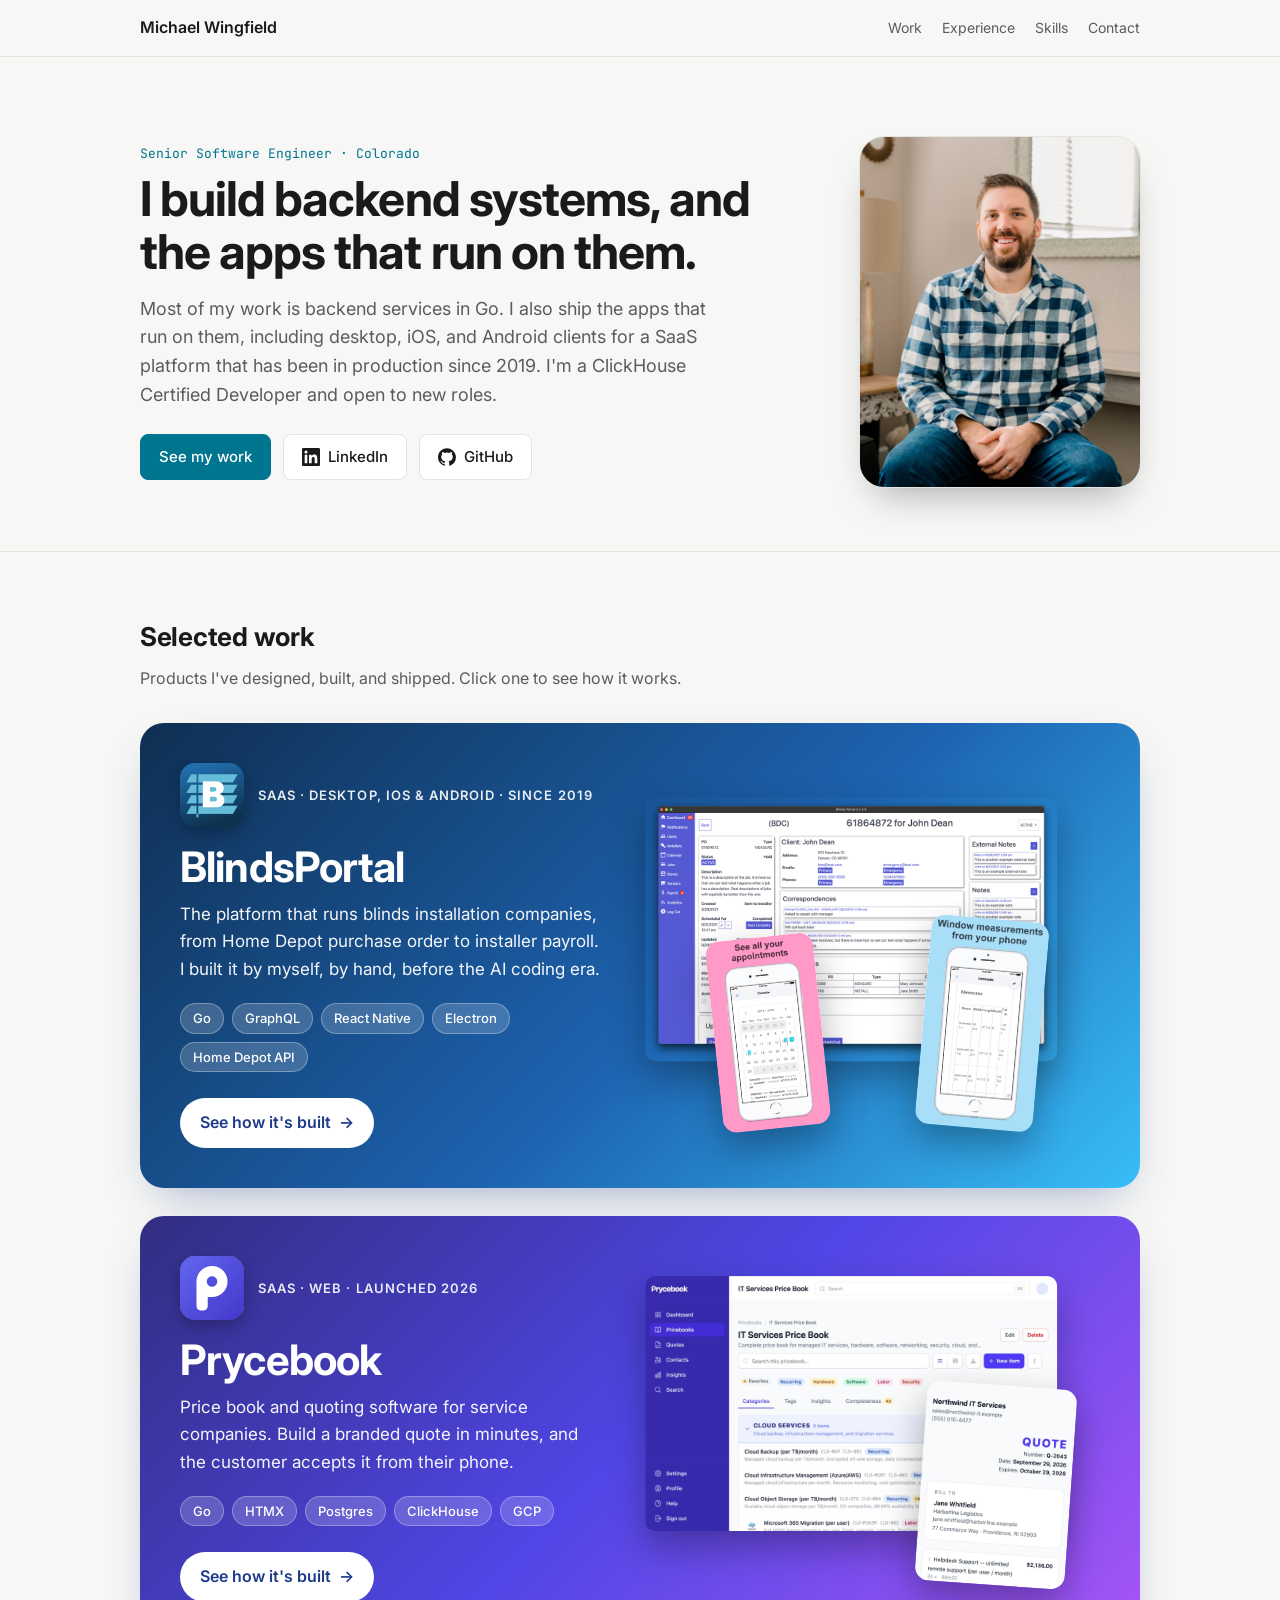
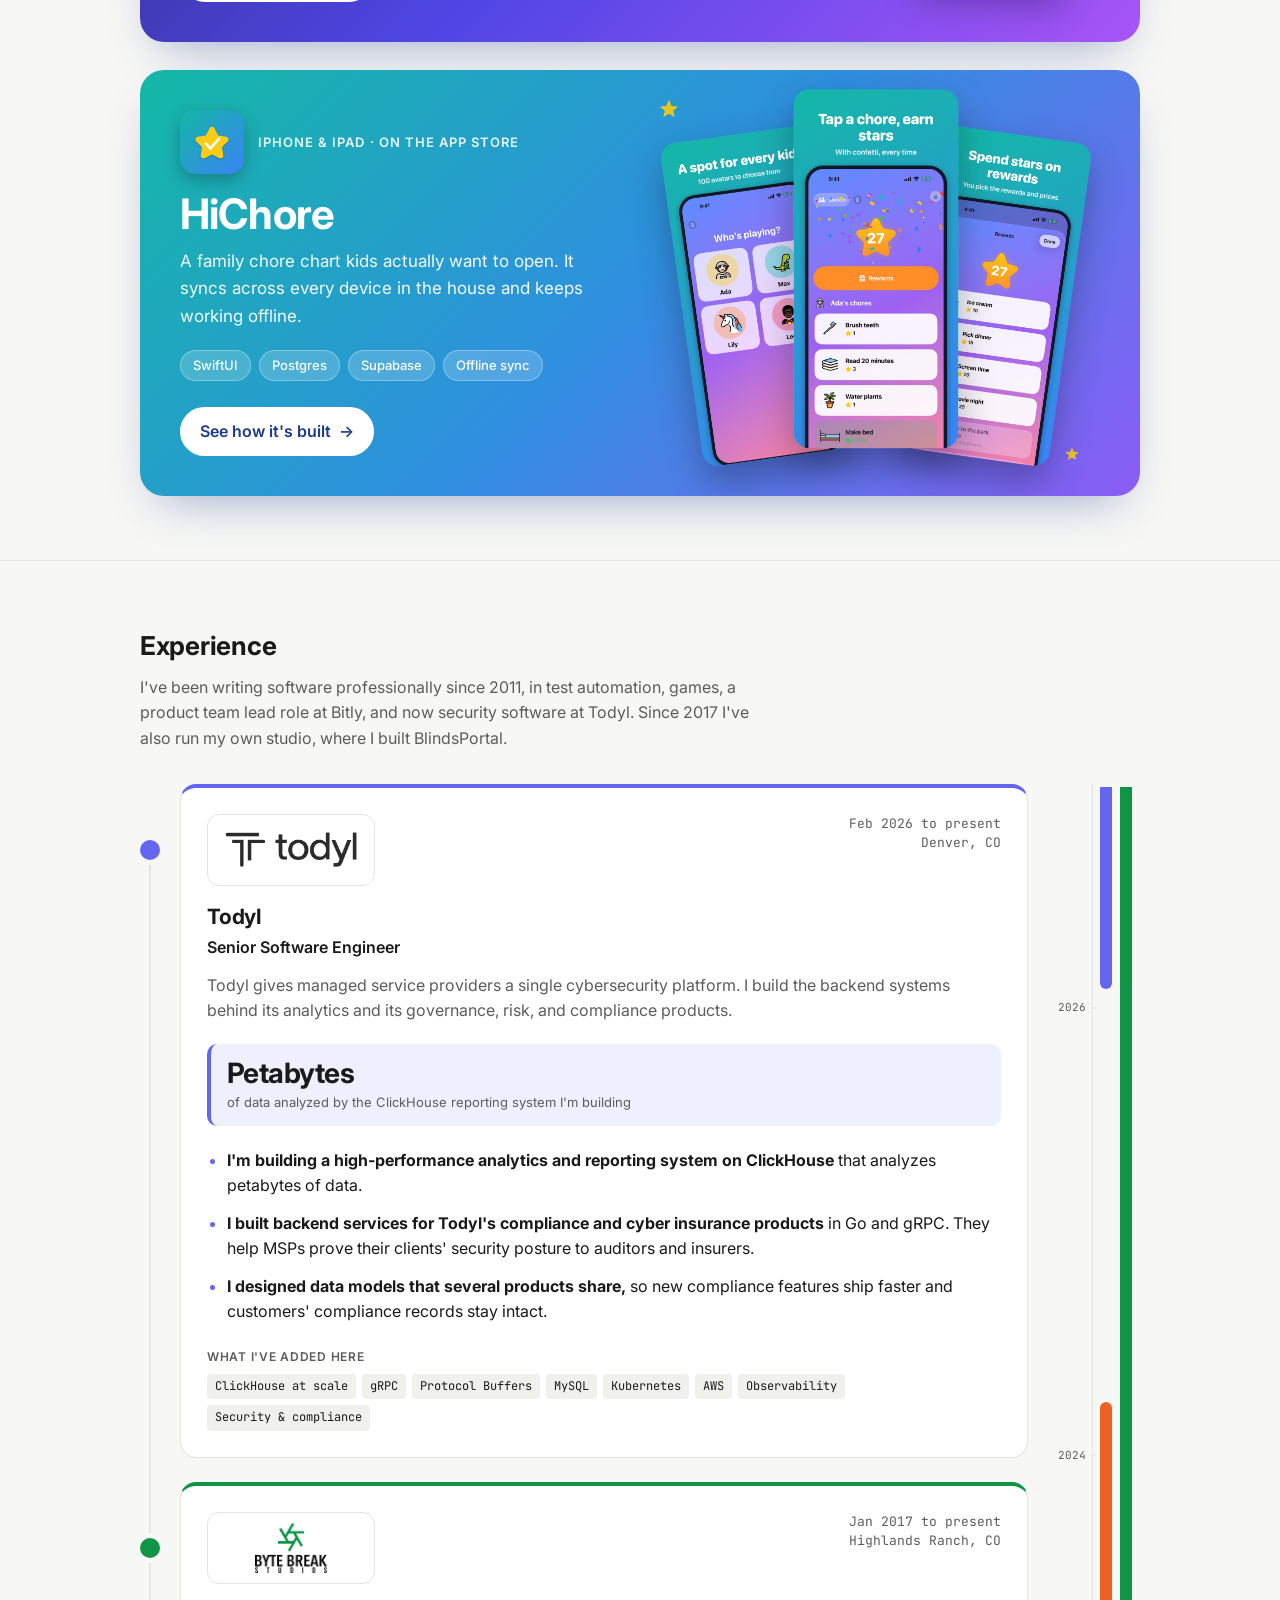
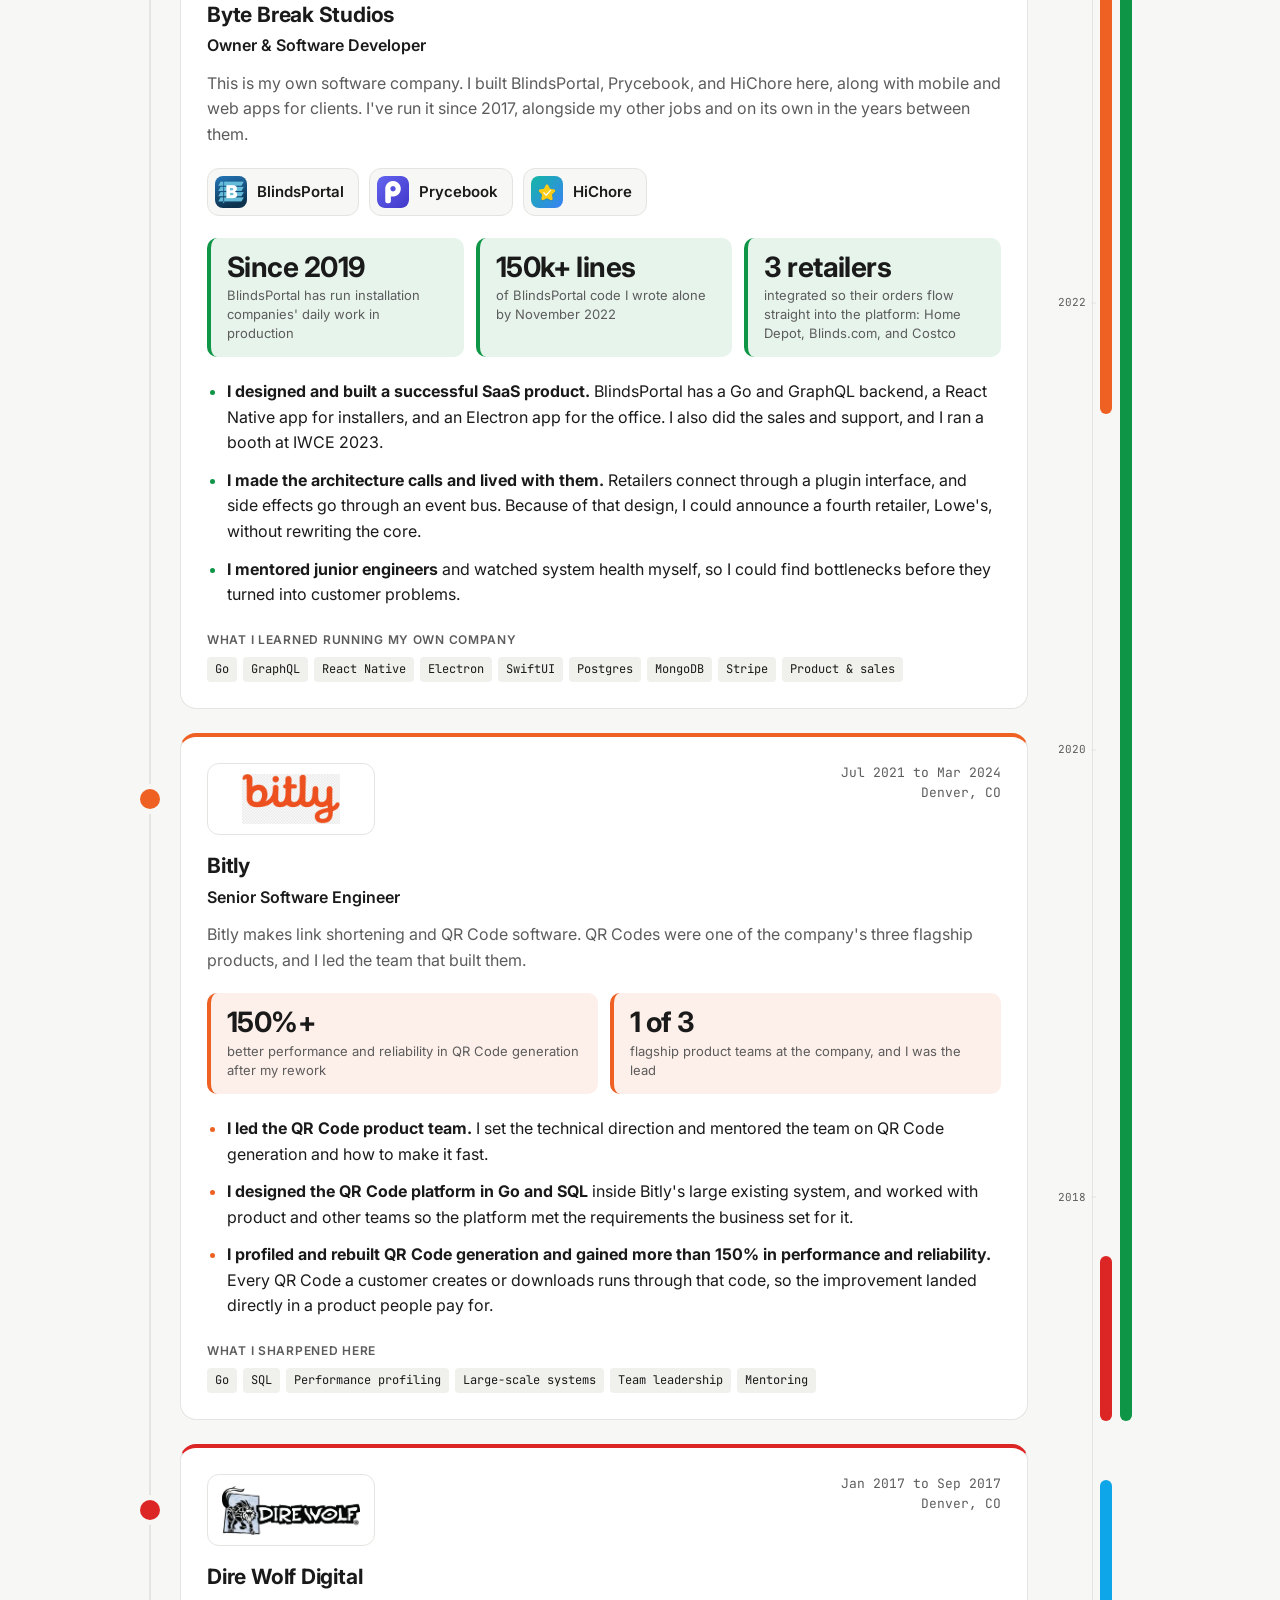
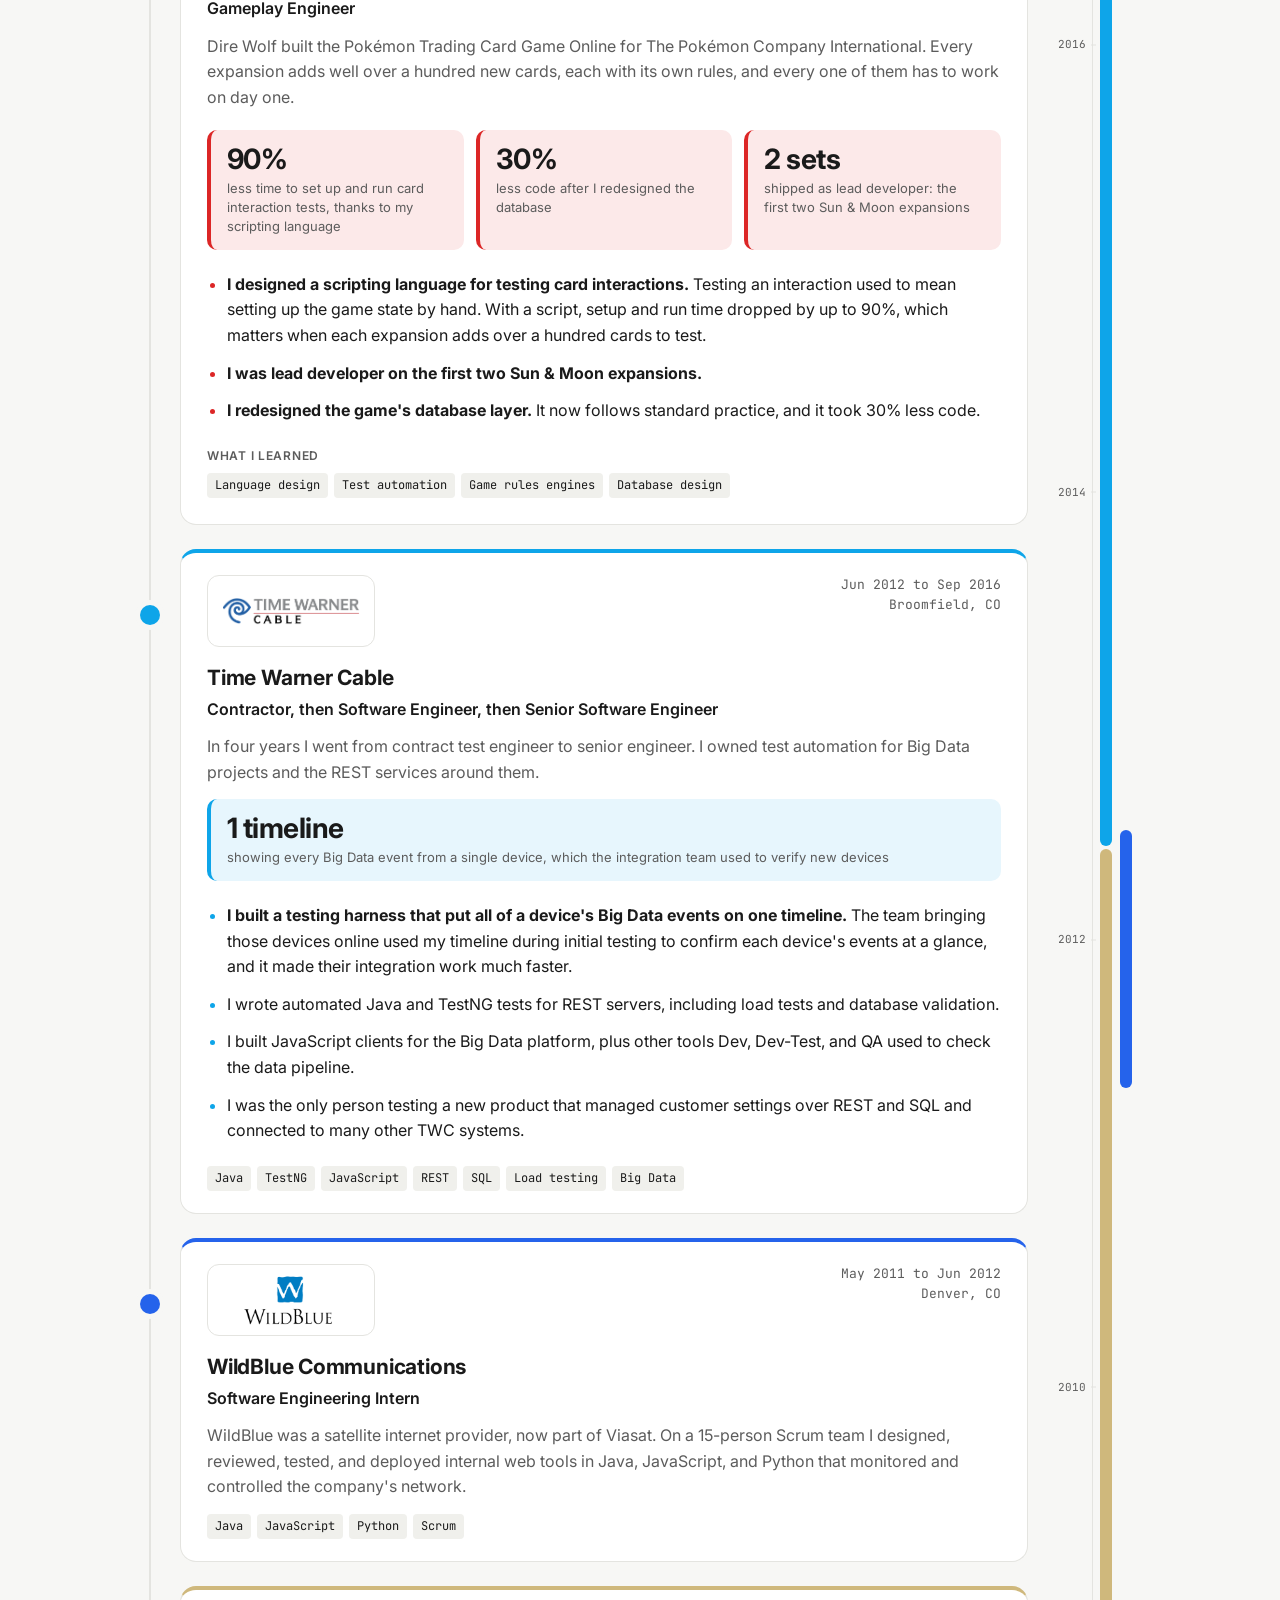
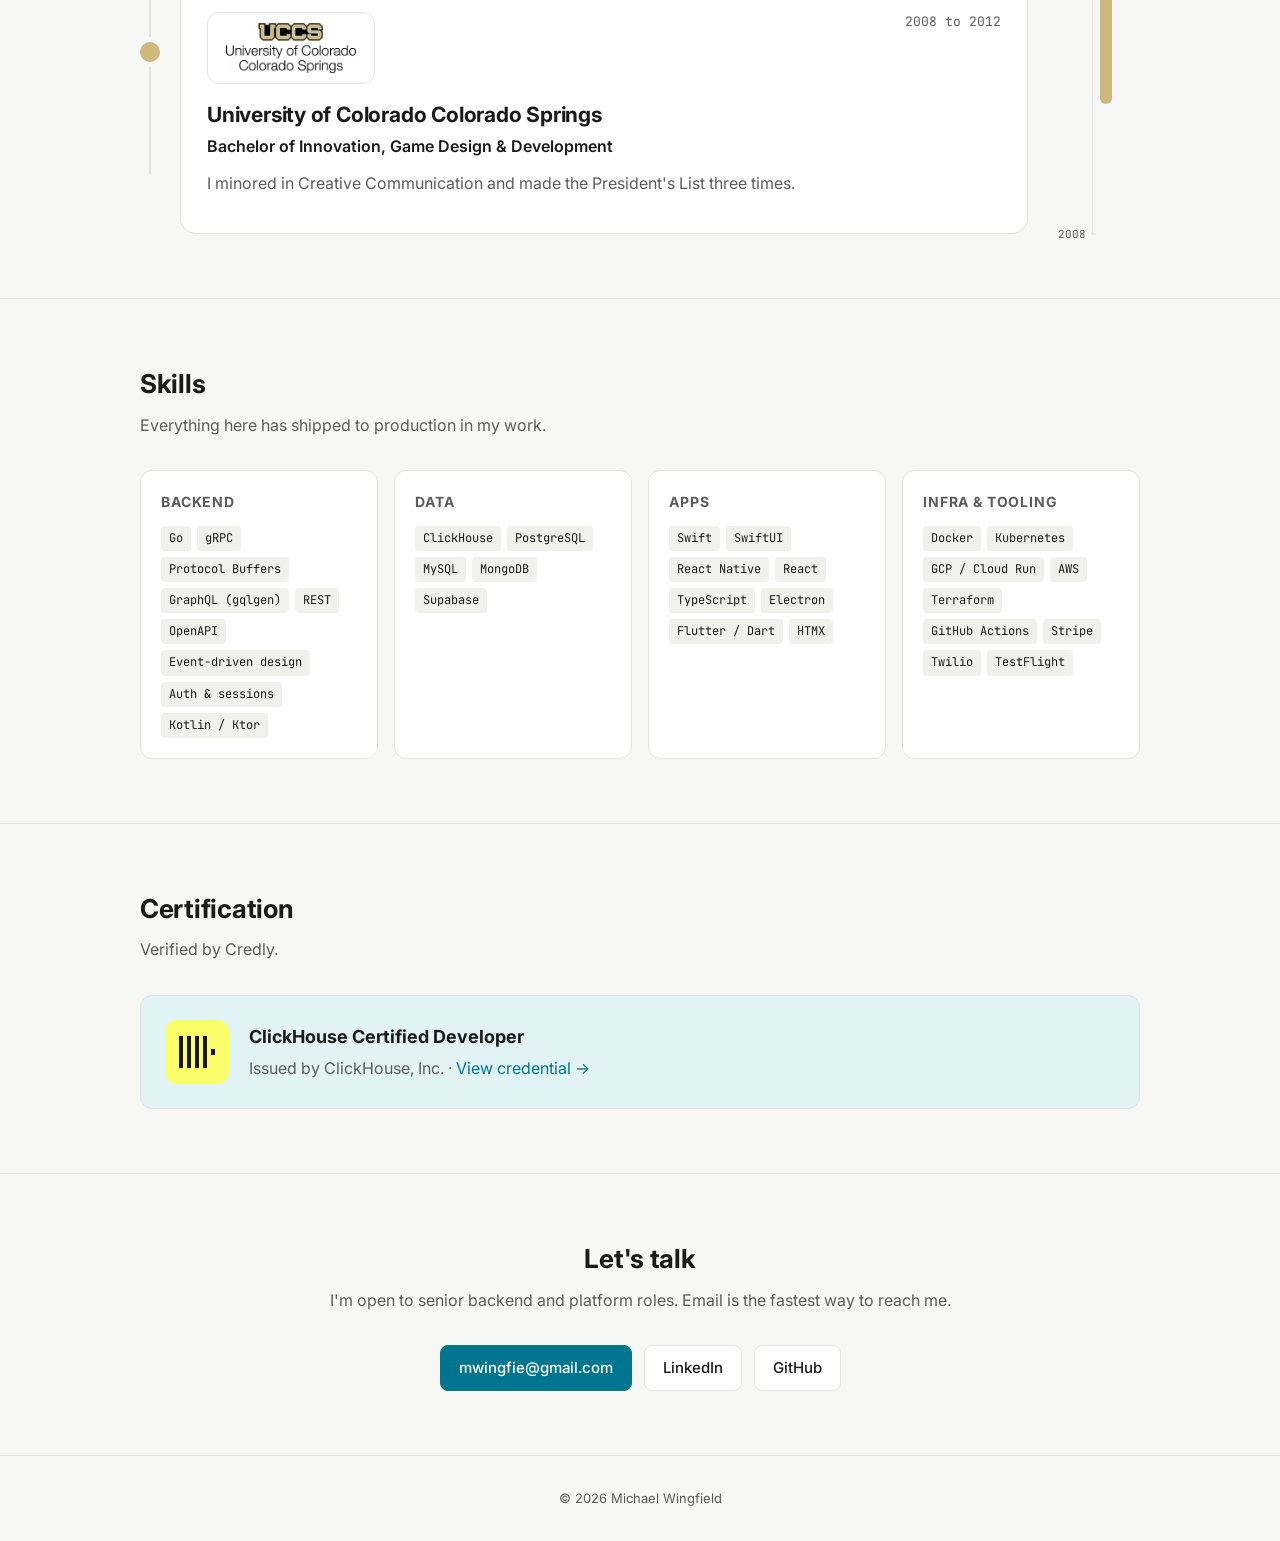
==== commit 109f9adf: "Improve machine readability for resume screeners Fix glued text in extracted page content, align the" ====
--- a/index.html
+++ b/index.html
@@ -3,9 +3,9 @@
 <head>
   <meta charset="utf-8">
   <meta name="viewport" content="width=device-width, initial-scale=1">
-  <title>Michael Wingfield | Senior Software Developer</title>
-  <meta name="description" content="Michael Wingfield is a Colorado-based senior software developer who builds backend systems and the apps on top of them. ClickHouse Certified Developer.">
-  <meta property="og:title" content="Michael Wingfield | Senior Software Developer">
+  <title>Michael Wingfield | Senior Software Engineer</title>
+  <meta name="description" content="Michael Wingfield is a Colorado-based senior software engineer who builds backend systems and the apps on top of them. ClickHouse Certified Developer.">
+  <meta property="og:title" content="Michael Wingfield | Senior Software Engineer">
   <meta property="og:description" content="Backend systems and the apps on top of them.">
   <meta property="og:image" content="https://kenoshen.github.io/assets/headshot.jpg">
   <link rel="canonical" href="https://kenoshen.github.io/">
@@ -16,8 +16,8 @@
     "@context": "https://schema.org",
     "@type": "Person",
     "name": "Michael Wingfield",
-    "jobTitle": "Senior Software Developer",
-    "description": "Senior software developer who builds backend systems in Go and ships the desktop, iOS, and Android apps that run on them. Founder and sole engineer of BlindsPortal, a B2B SaaS platform in production since 2019. Open to senior backend and platform roles.",
+    "jobTitle": "Senior Software Engineer",
+    "description": "Senior software engineer who builds backend systems in Go and ships the desktop, iOS, and Android apps that run on them. Founder and sole engineer of BlindsPortal, a B2B SaaS platform in production since 2019. Open to senior backend and platform roles.",
     "url": "https://kenoshen.github.io/",
     "image": "https://kenoshen.github.io/assets/headshot.jpg",
     "email": "mailto:mwingfie@gmail.com",
@@ -46,11 +46,11 @@
       "url": "https://www.credly.com/badges/eae1c54c-b783-4ebc-b0ed-852e7042c36a/public_url"
     },
     "knowsAbout": [
-      "Go", "PostgreSQL", "ClickHouse", "MongoDB", "GraphQL", "REST APIs", "SQL", "PL/pgSQL",
+      "Go", "ClickHouse", "gRPC", "Protocol Buffers", "PostgreSQL", "MySQL", "MongoDB", "GraphQL", "REST APIs", "SQL",
       "TypeScript", "Swift", "SwiftUI", "Kotlin", "React Native", "React", "Electron",
-      "Supabase", "HTMX", "Templ", "Docker", "Terraform", "AWS", "Google Cloud Platform", "Cloud Run", "GitHub Actions", "CI/CD",
-      "Distributed systems", "Offline-first sync", "Event-driven architecture",
-      "Multi-tenant SaaS", "Row-level security", "Stripe", "Twilio"
+      "Supabase", "HTMX", "Templ", "Docker", "Kubernetes", "Terraform", "AWS", "Google Cloud Platform", "Cloud Run", "GitHub Actions", "CI/CD",
+      "Distributed systems", "Analytics at scale", "Offline-first sync", "Event-driven architecture",
+      "Multi-tenant SaaS", "Technical leadership", "Stripe", "Twilio"
     ]
   }
   </script>
@@ -114,7 +114,7 @@
     <div class="wrap hero-grid">
       <img class="portrait" src="assets/headshot.jpg" alt="Michael Wingfield" width="280" height="350">
       <div>
-        <p class="eyebrow">Senior Software Developer · Colorado</p>
+        <p class="eyebrow">Senior Software Engineer · Colorado</p>
         <h1>I build backend systems, and the apps that run on them.</h1>
         <p class="lead">
           Most of my work is backend services in Go. I also ship the apps that run on them,
@@ -227,7 +227,7 @@
             </div>
             <p class="about">Todyl gives managed service providers a single cybersecurity platform. I build the backend systems behind its analytics and its governance, risk, and compliance products.</p>
             <div class="impact">
-              <div><b>Petabytes</b><span>of data analyzed by the ClickHouse reporting system I'm building</span></div>
+              <div><b>Petabytes</b> <span>of data analyzed by the ClickHouse reporting system I'm building</span></div>
             </div>
             <ul class="highlights">
               <li><b>I'm building a high-performance analytics and reporting system on ClickHouse</b> that analyzes petabytes of data.</li>
@@ -259,9 +259,9 @@
               <a href="projects/hichore.html"><img src="assets/hichore/icon.png" alt="">HiChore</a>
             </div>
             <div class="impact">
-              <div><b>Since 2019</b><span>BlindsPortal has run installation companies' daily work in production</span></div>
-              <div><b>150k+ lines</b><span>of BlindsPortal code I wrote alone by November 2022</span></div>
-              <div><b>3 retailers</b><span>integrated so their orders flow straight into the platform: Home Depot, Blinds.com, and Costco</span></div>
+              <div><b>Since 2019</b> <span>BlindsPortal has run installation companies' daily work in production</span></div>
+              <div><b>150k+ lines</b> <span>of BlindsPortal code I wrote alone by November 2022</span></div>
+              <div><b>3 retailers</b> <span>integrated so their orders flow straight into the platform: Home Depot, Blinds.com, and Costco</span></div>
             </div>
             <ul class="highlights">
               <li><b>I designed and built a successful SaaS product.</b> BlindsPortal has a Go and GraphQL backend, a React Native app for installers, and an Electron app for the office. I also did the sales and support, and I ran a booth at IWCE 2023.</li>
@@ -288,8 +288,8 @@
             </div>
             <p class="about">Bitly makes link shortening and QR Code software. QR Codes were one of the company's three flagship products, and I led the team that built them.</p>
             <div class="impact">
-              <div><b>150%+</b><span>better performance and reliability in QR Code generation after my rework</span></div>
-              <div><b>1 of 3</b><span>flagship product teams at the company, and I was the lead</span></div>
+              <div><b>150%+</b> <span>better performance and reliability in QR Code generation after my rework</span></div>
+              <div><b>1 of 3</b> <span>flagship product teams at the company, and I was the lead</span></div>
             </div>
             <ul class="highlights">
               <li><b>I led the QR Code product team.</b> I set the technical direction and mentored the team on QR Code generation and how to make it fast.</li>
@@ -316,9 +316,9 @@
             </div>
             <p class="about">Dire Wolf built the Pokémon Trading Card Game Online for The Pokémon Company International. Every expansion adds well over a hundred new cards, each with its own rules, and every one of them has to work on day one.</p>
             <div class="impact">
-              <div><b>90%</b><span>less time to set up and run card interaction tests, thanks to my scripting language</span></div>
-              <div><b>30%</b><span>less code after I redesigned the database</span></div>
-              <div><b>2 sets</b><span>shipped as lead developer: the first two Sun &amp; Moon expansions</span></div>
+              <div><b>90%</b> <span>less time to set up and run card interaction tests, thanks to my scripting language</span></div>
+              <div><b>30%</b> <span>less code after I redesigned the database</span></div>
+              <div><b>2 sets</b> <span>shipped as lead developer: the first two Sun &amp; Moon expansions</span></div>
             </div>
             <ul class="highlights">
               <li><b>I designed a scripting language for testing card interactions.</b> Testing an interaction used to mean setting up the game state by hand. With a script, setup and run time dropped by up to 90%, which matters when each expansion adds over a hundred cards to test.</li>
@@ -345,7 +345,7 @@
             </div>
             <p class="about">In four years I went from contract test engineer to senior engineer. I owned test automation for Big Data projects and the REST services around them.</p>
             <div class="impact">
-              <div><b>1 timeline</b><span>showing every Big Data event from a single device, which the integration team used to verify new devices</span></div>
+              <div><b>1 timeline</b> <span>showing every Big Data event from a single device, which the integration team used to verify new devices</span></div>
             </div>
             <ul class="highlights">
               <li><b>I built a testing harness that put all of a device's Big Data events on one timeline.</b> The team bringing those devices online used my timeline during initial testing to confirm each device's events at a glance, and it made their integration work much faster.</li>
@@ -396,15 +396,15 @@
   <section id="skills">
     <div class="wrap">
       <h2>Skills</h2>
-      <p class="section-sub">Everything here has shipped to production in my own work.</p>
+      <p class="section-sub">Everything here has shipped to production in my work.</p>
       <div class="skills">
         <div class="skill-group">
           <h3>Backend</h3>
-          <ul class="tags"><li>Go</li><li>GraphQL (gqlgen)</li><li>REST</li><li>OpenAPI</li><li>Event-driven design</li><li>Auth &amp; sessions</li><li>Kotlin / Ktor</li></ul>
+          <ul class="tags"><li>Go</li><li>gRPC</li><li>Protocol Buffers</li><li>GraphQL (gqlgen)</li><li>REST</li><li>OpenAPI</li><li>Event-driven design</li><li>Auth &amp; sessions</li><li>Kotlin / Ktor</li></ul>
         </div>
         <div class="skill-group">
           <h3>Data</h3>
-          <ul class="tags"><li>PostgreSQL</li><li>ClickHouse</li><li>MongoDB</li><li>Row-level security</li><li>PL/pgSQL</li><li>pgTAP</li><li>Supabase</li></ul>
+          <ul class="tags"><li>ClickHouse</li><li>PostgreSQL</li><li>MySQL</li><li>MongoDB</li><li>Supabase</li></ul>
         </div>
         <div class="skill-group">
           <h3>Apps</h3>
@@ -412,7 +412,7 @@
         </div>
         <div class="skill-group">
           <h3>Infra &amp; tooling</h3>
-          <ul class="tags"><li>Docker</li><li>GCP / Cloud Run</li><li>AWS</li><li>Terraform</li><li>GitHub Actions</li><li>Stripe</li><li>Twilio</li><li>TestFlight</li></ul>
+          <ul class="tags"><li>Docker</li><li>Kubernetes</li><li>GCP / Cloud Run</li><li>AWS</li><li>Terraform</li><li>GitHub Actions</li><li>Stripe</li><li>Twilio</li><li>TestFlight</li></ul>
         </div>
       </div>
     </div>
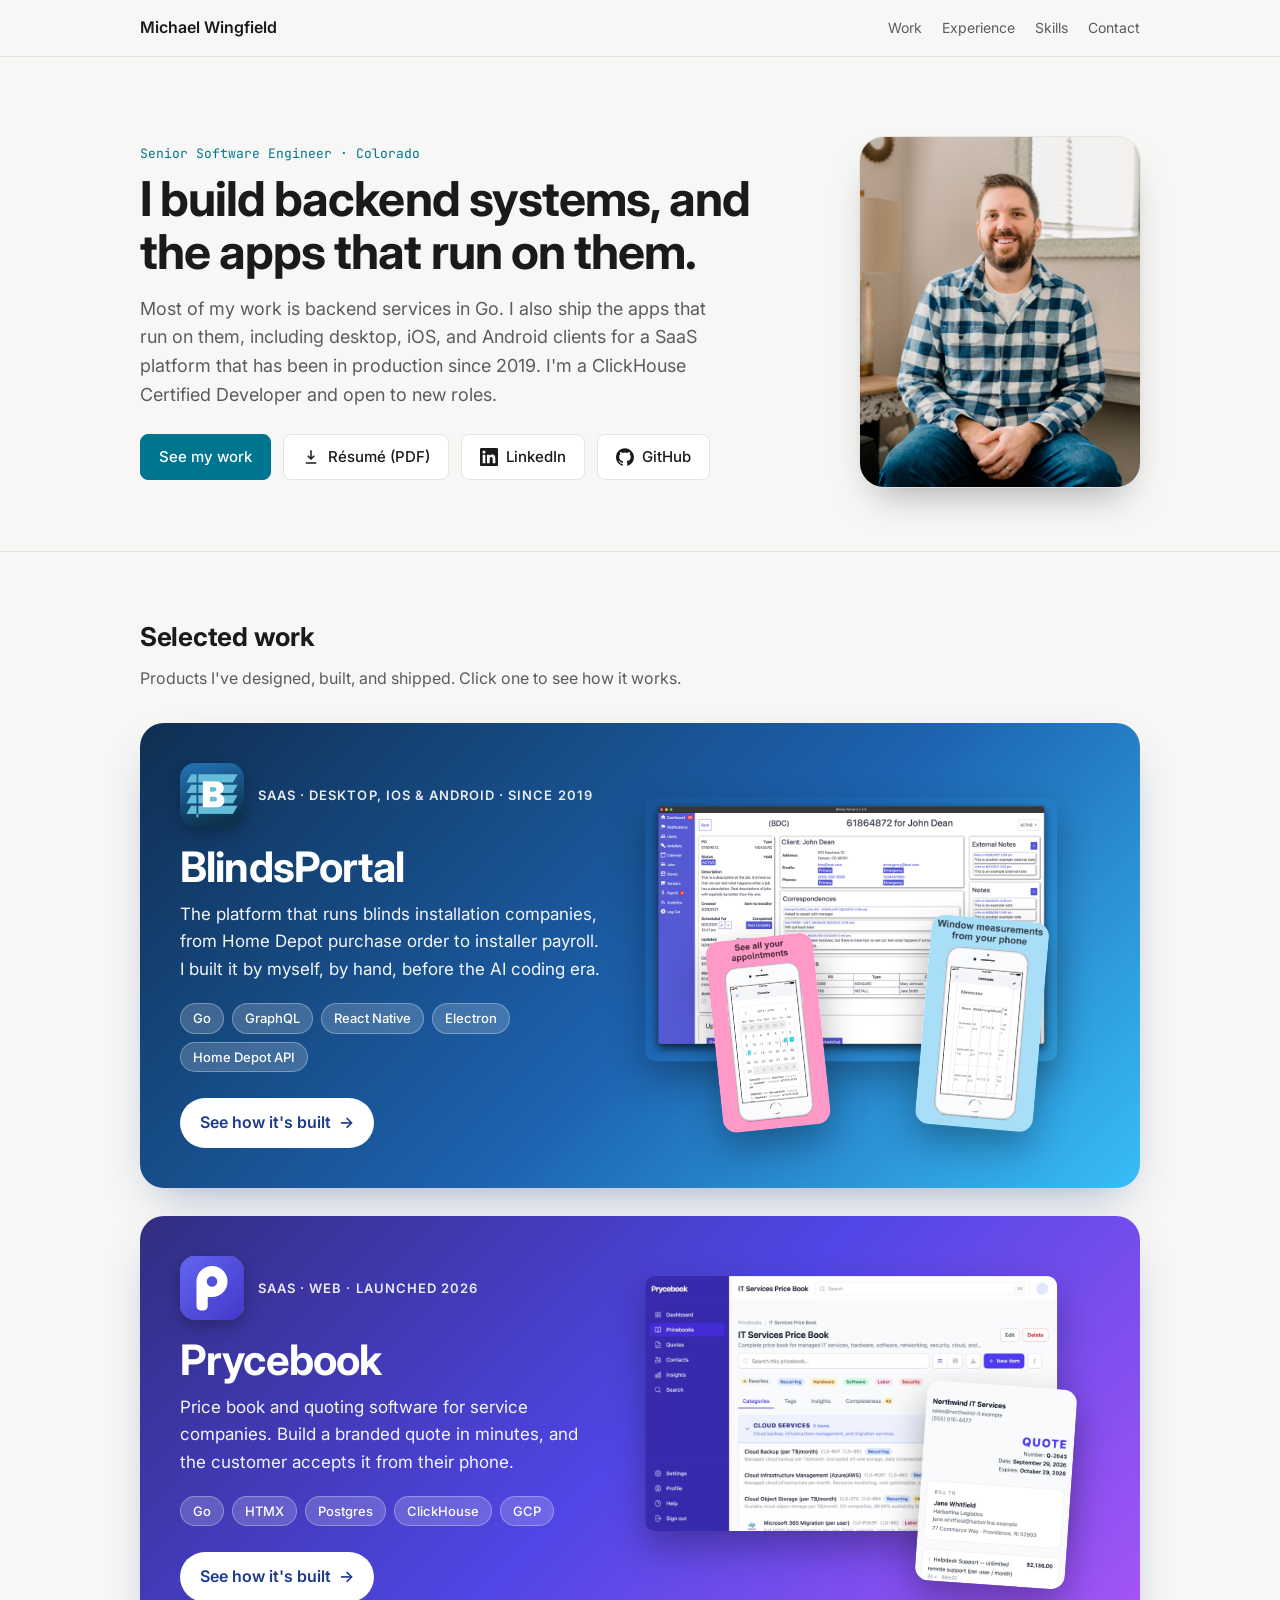
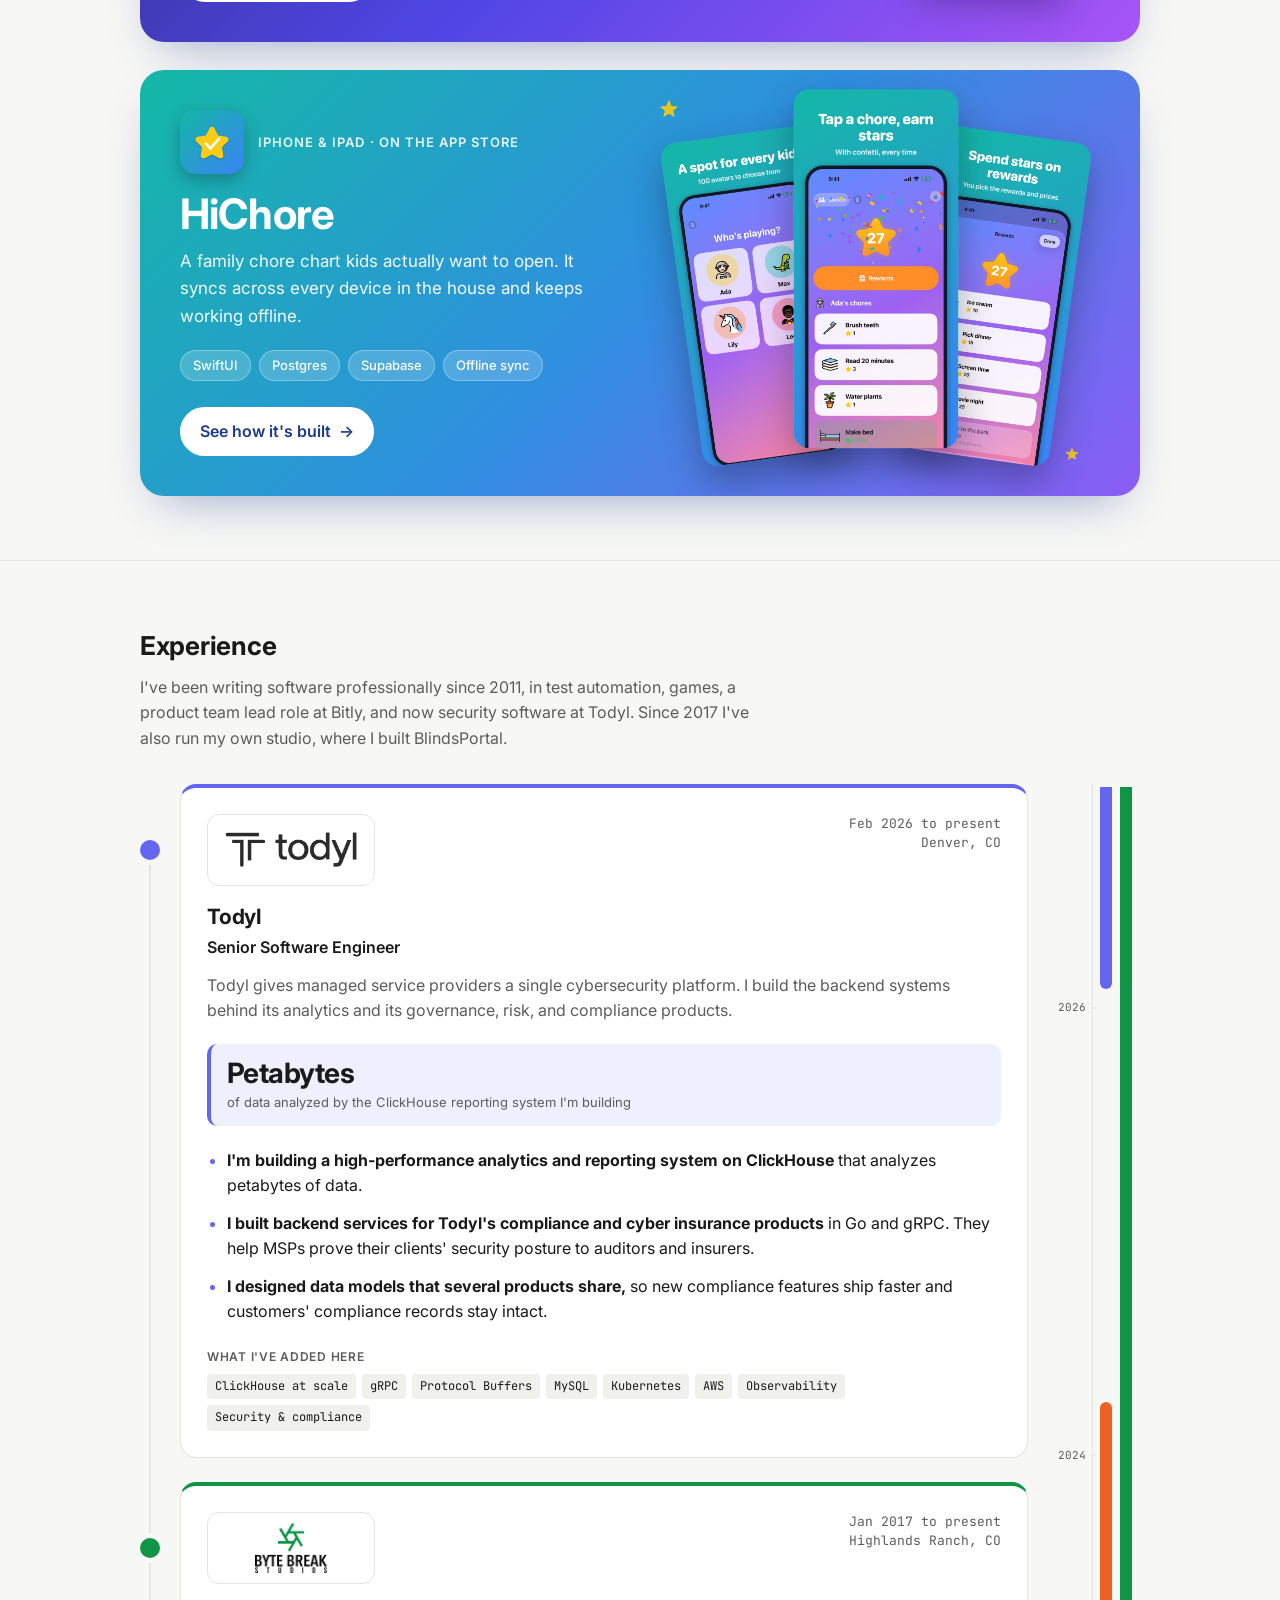
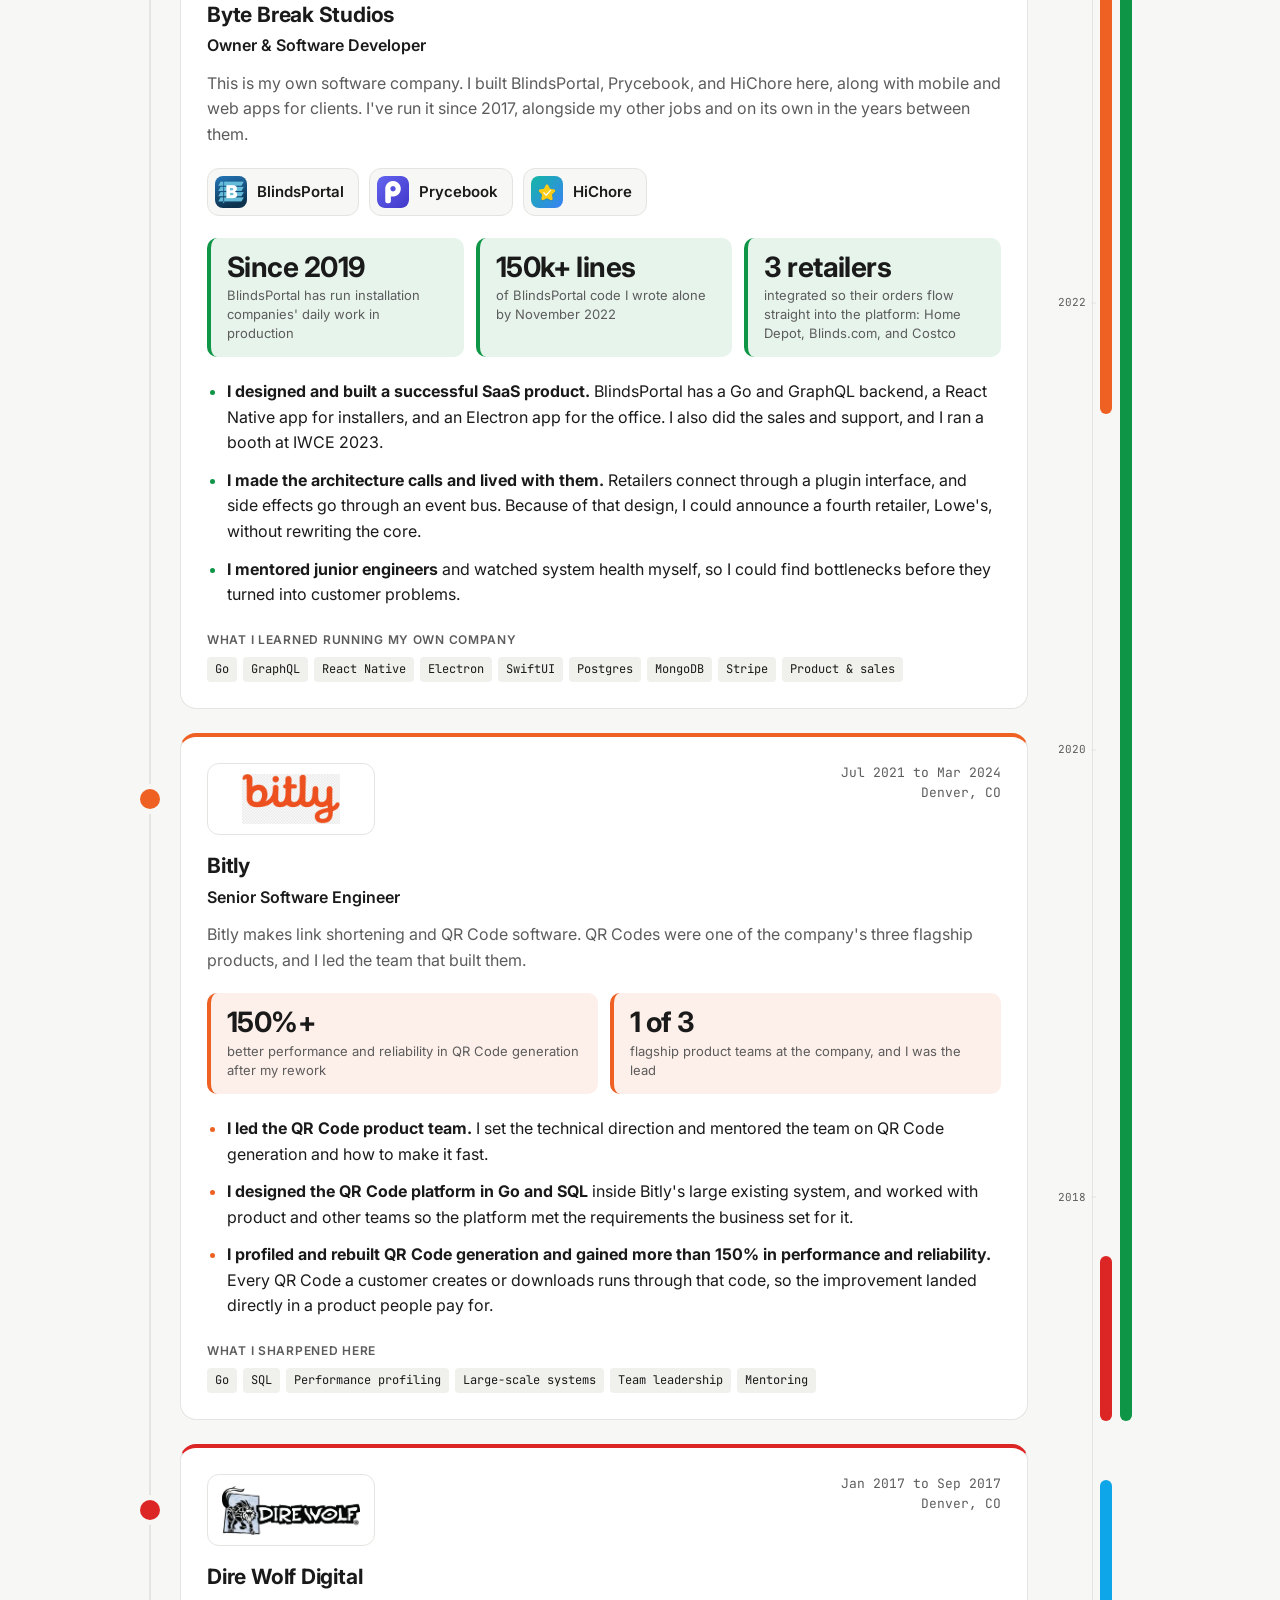
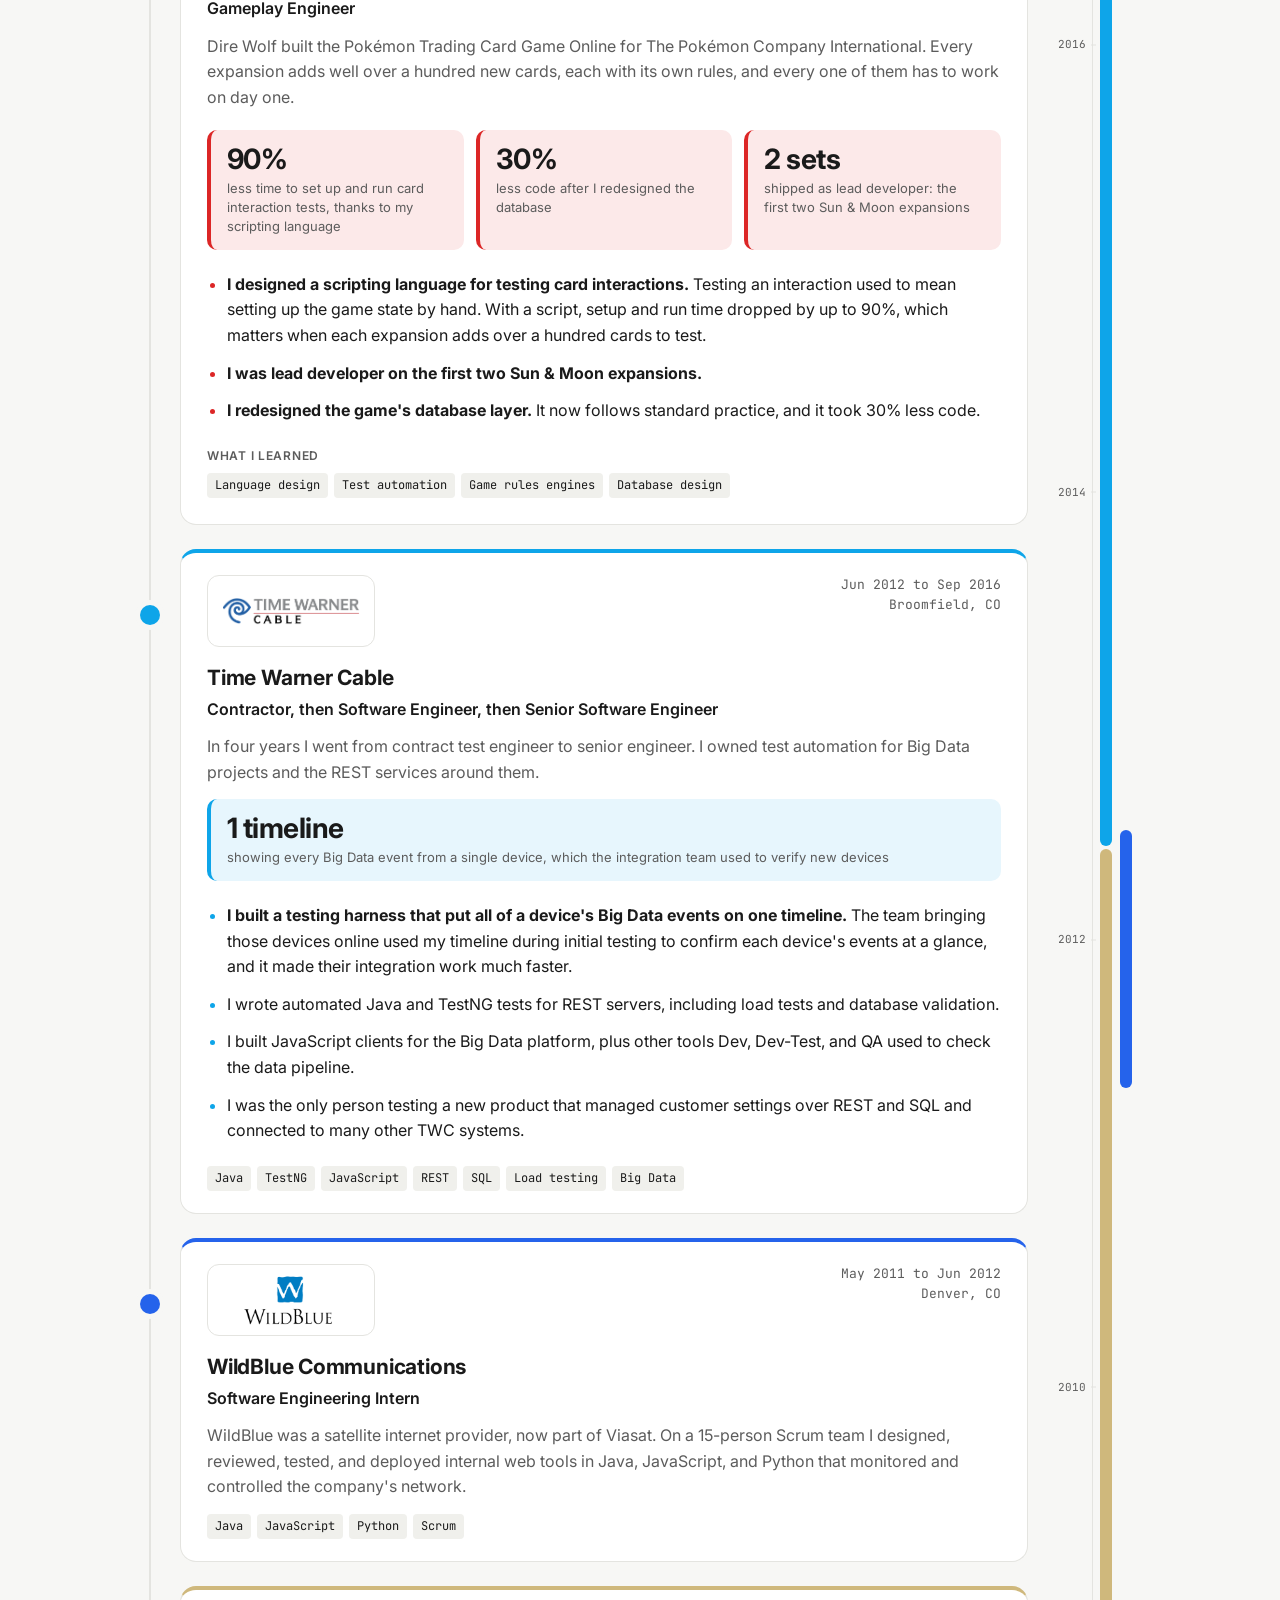
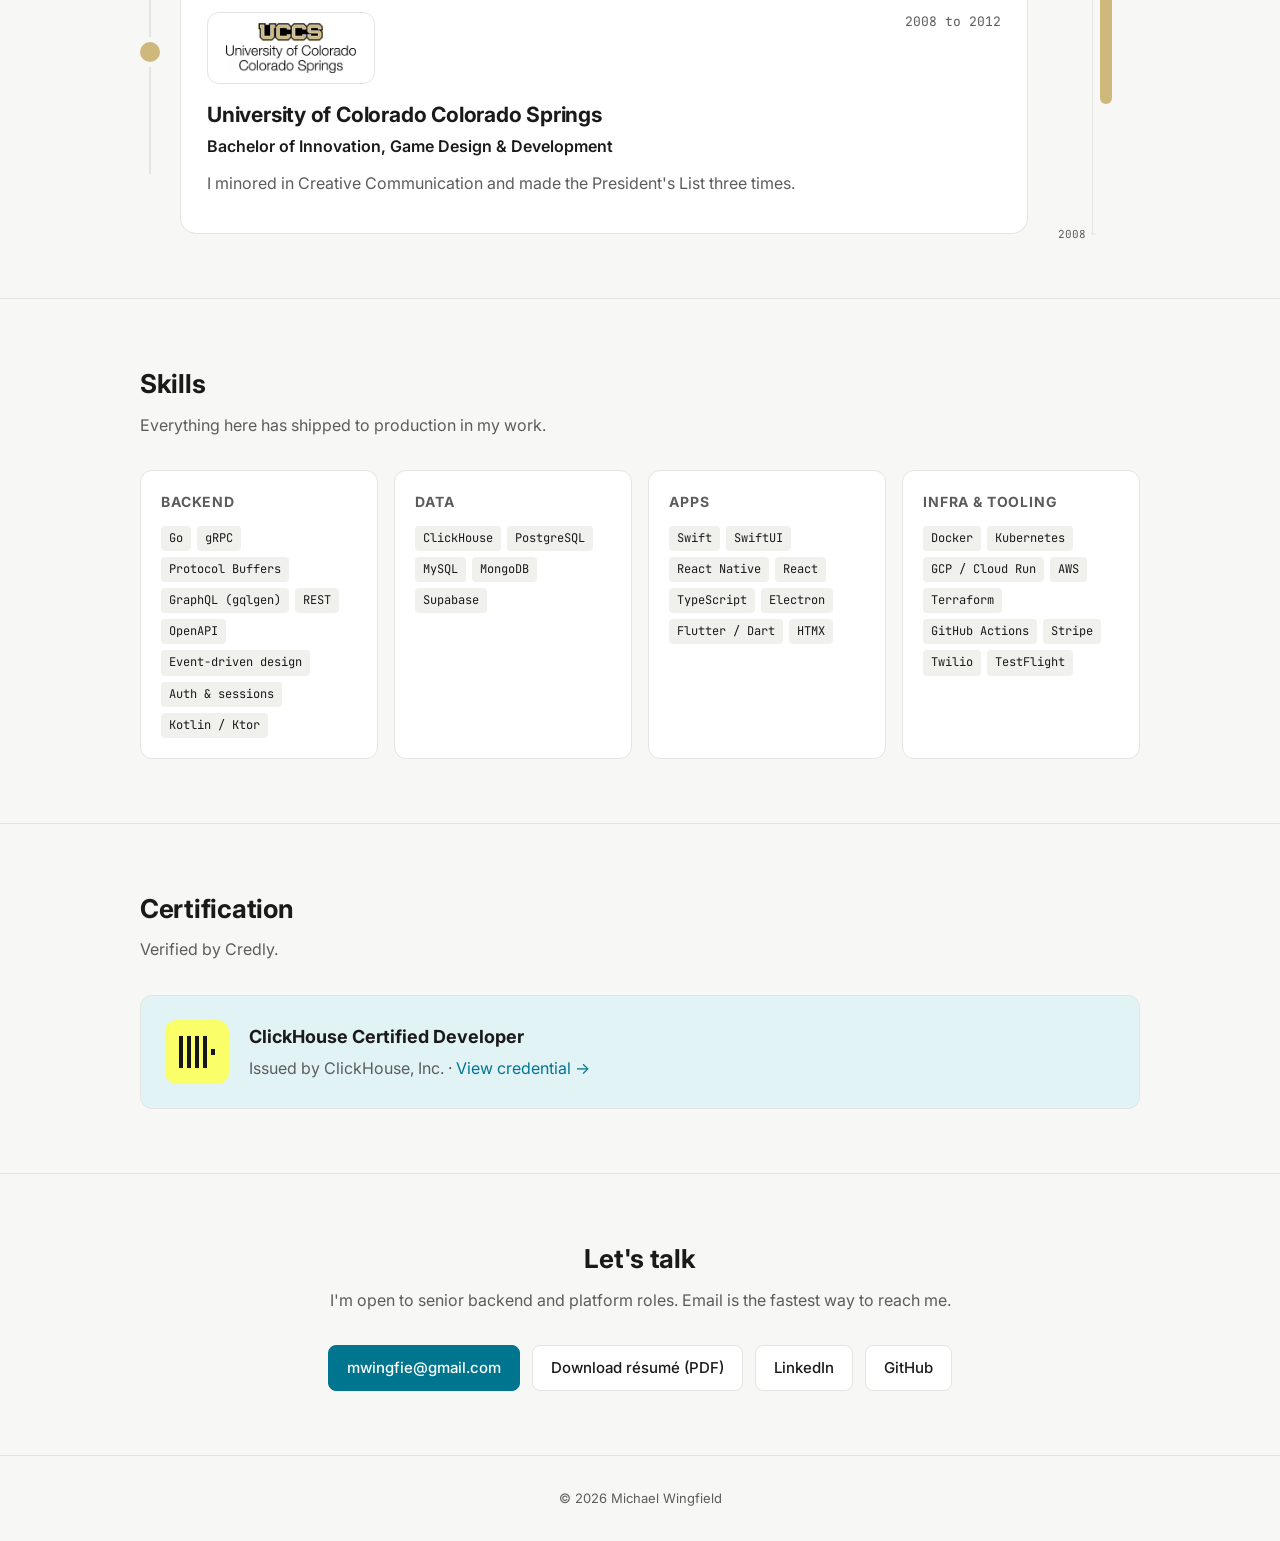
==== commit 72d03d65: "Add ATS-friendly PDF resume and link it from the site Co-Authored-By: Claude Opus 5.5 <noreply@anthr" ====
--- a/index.html
+++ b/index.html
@@ -22,6 +22,12 @@
     "image": "https://kenoshen.github.io/assets/headshot.jpg",
     "email": "mailto:mwingfie@gmail.com",
     "address": { "@type": "PostalAddress", "addressRegion": "CO", "addressCountry": "US" },
+    "subjectOf": {
+      "@type": "DigitalDocument",
+      "name": "Michael Wingfield resume",
+      "encodingFormat": "application/pdf",
+      "url": "https://kenoshen.github.io/Michael-Wingfield-Resume.pdf"
+    },
     "sameAs": [
       "https://www.linkedin.com/in/michaelwingfield",
       "https://github.com/Kenoshen"
@@ -124,6 +130,10 @@
         </p>
         <div class="cta">
           <a class="btn primary" href="#work">See my work</a>
+          <a class="btn" href="Michael-Wingfield-Resume.pdf" download>
+            <svg viewBox="0 0 24 24" aria-hidden="true"><path d="M12 16l-5-5 1.4-1.4 2.6 2.6V3h2v9.2l2.6-2.6L17 11l-5 5zM5 19h14v2H5z"/></svg>
+            Résumé (PDF)
+          </a>
           <a class="btn" href="https://www.linkedin.com/in/michaelwingfield">
             <svg viewBox="0 0 24 24" aria-hidden="true"><path d="M20.45 20.45h-3.56v-5.57c0-1.33-.02-3.04-1.85-3.04-1.85 0-2.14 1.45-2.14 2.94v5.67H9.34V9h3.42v1.56h.05c.48-.9 1.64-1.85 3.37-1.85 3.6 0 4.27 2.37 4.27 5.46v6.28zM5.34 7.43a2.06 2.06 0 1 1 0-4.13 2.06 2.06 0 0 1 0 4.13zM7.12 20.45H3.56V9h3.56v11.45zM22.22 0H1.77C.79 0 0 .77 0 1.73v20.54C0 23.23.79 24 1.77 24h20.45c.98 0 1.78-.77 1.78-1.73V1.73C24 .77 23.2 0 22.22 0z"/></svg>
             LinkedIn
@@ -440,6 +450,7 @@
       <p class="section-sub">I'm open to senior backend and platform roles. Email is the fastest way to reach me.</p>
       <div class="cta">
         <a class="btn primary" href="mailto:mwingfie@gmail.com">mwingfie@gmail.com</a>
+        <a class="btn" href="Michael-Wingfield-Resume.pdf" download>Download résumé (PDF)</a>
         <a class="btn" href="https://www.linkedin.com/in/michaelwingfield">LinkedIn</a>
         <a class="btn" href="https://github.com/Kenoshen">GitHub</a>
       </div>
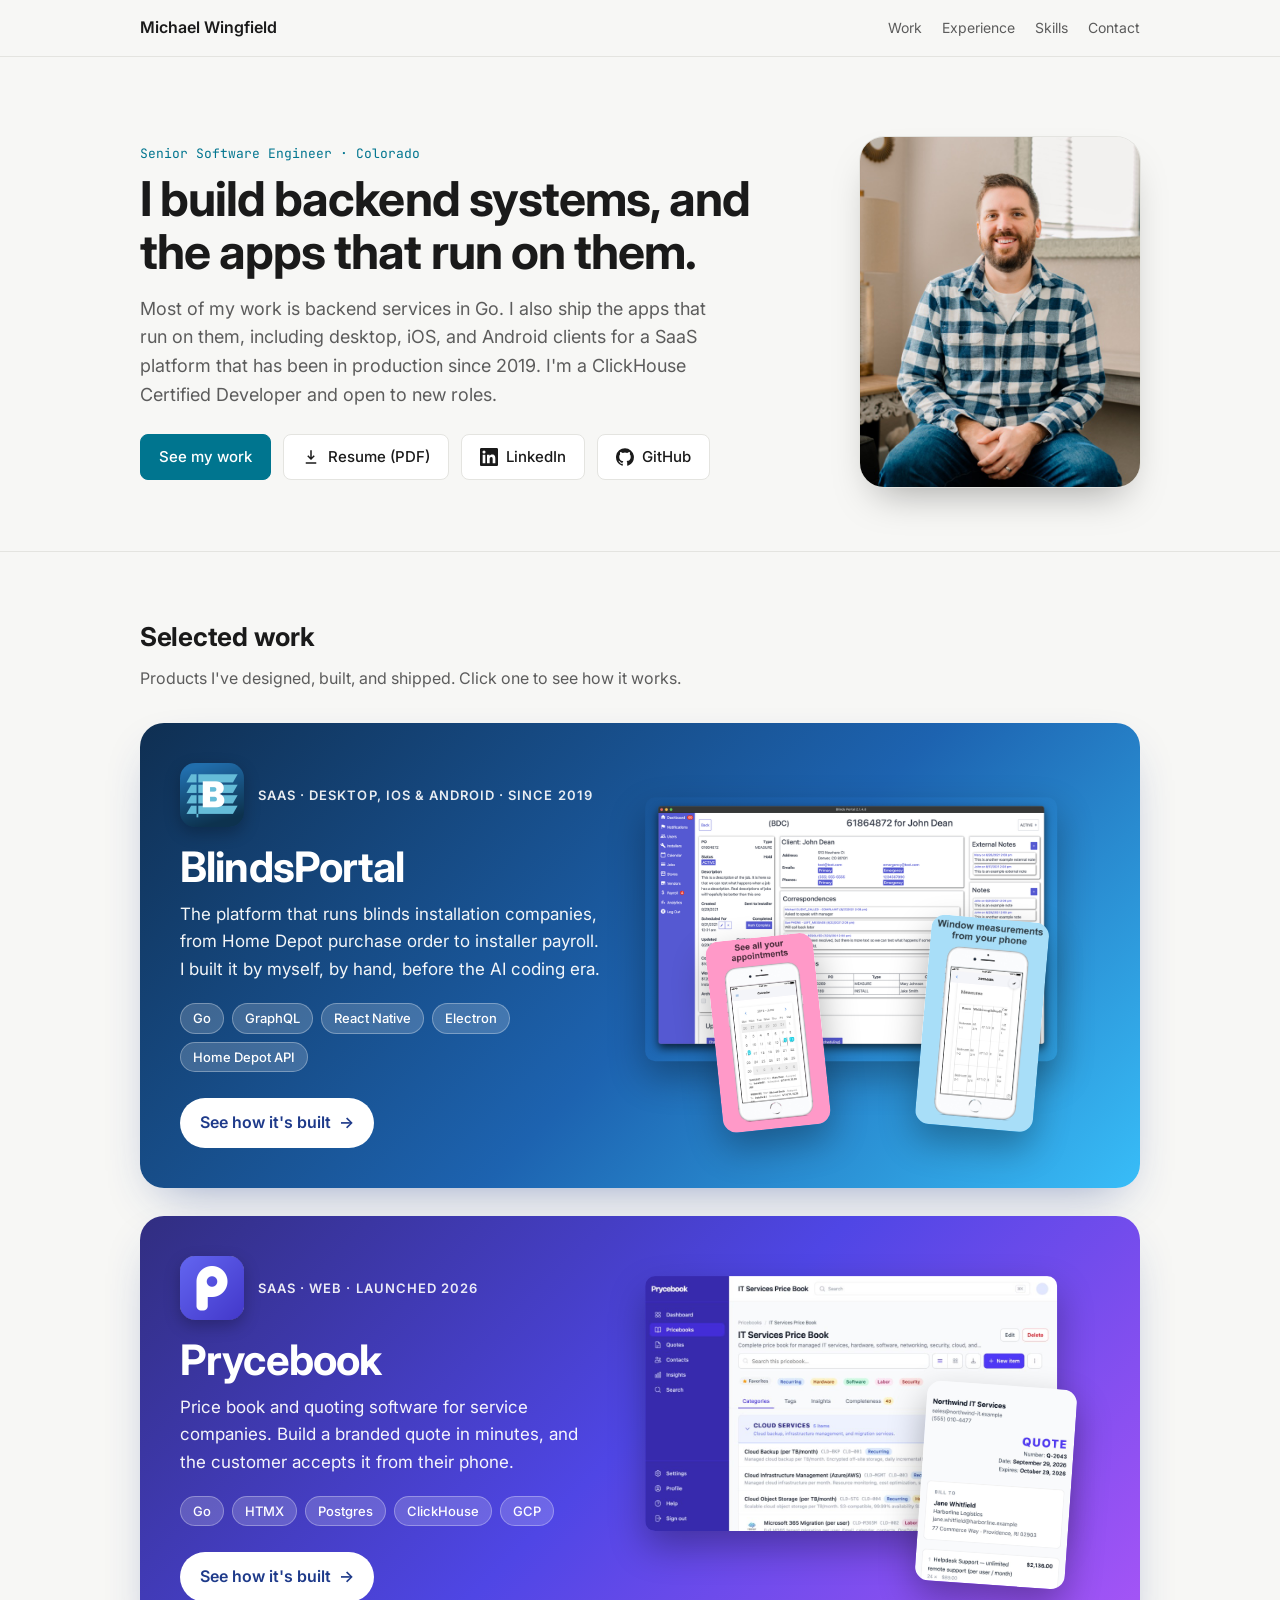
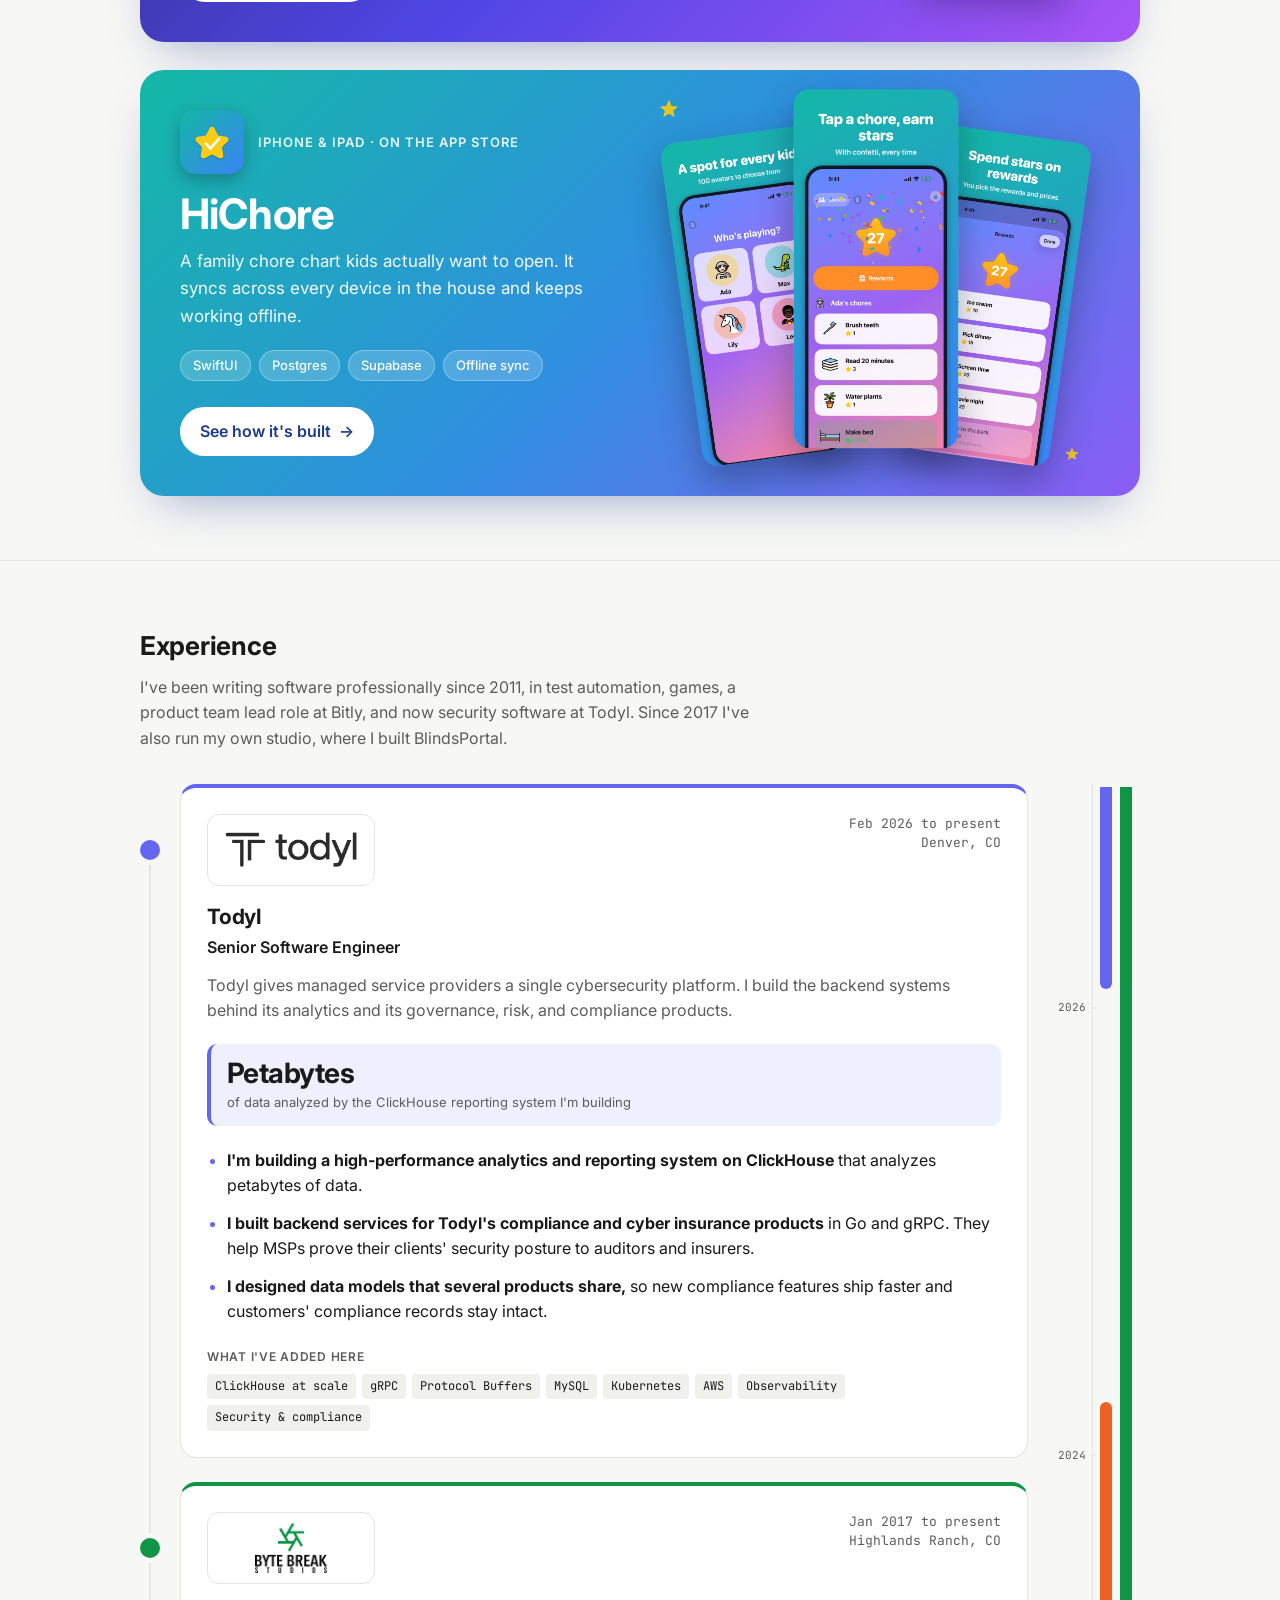
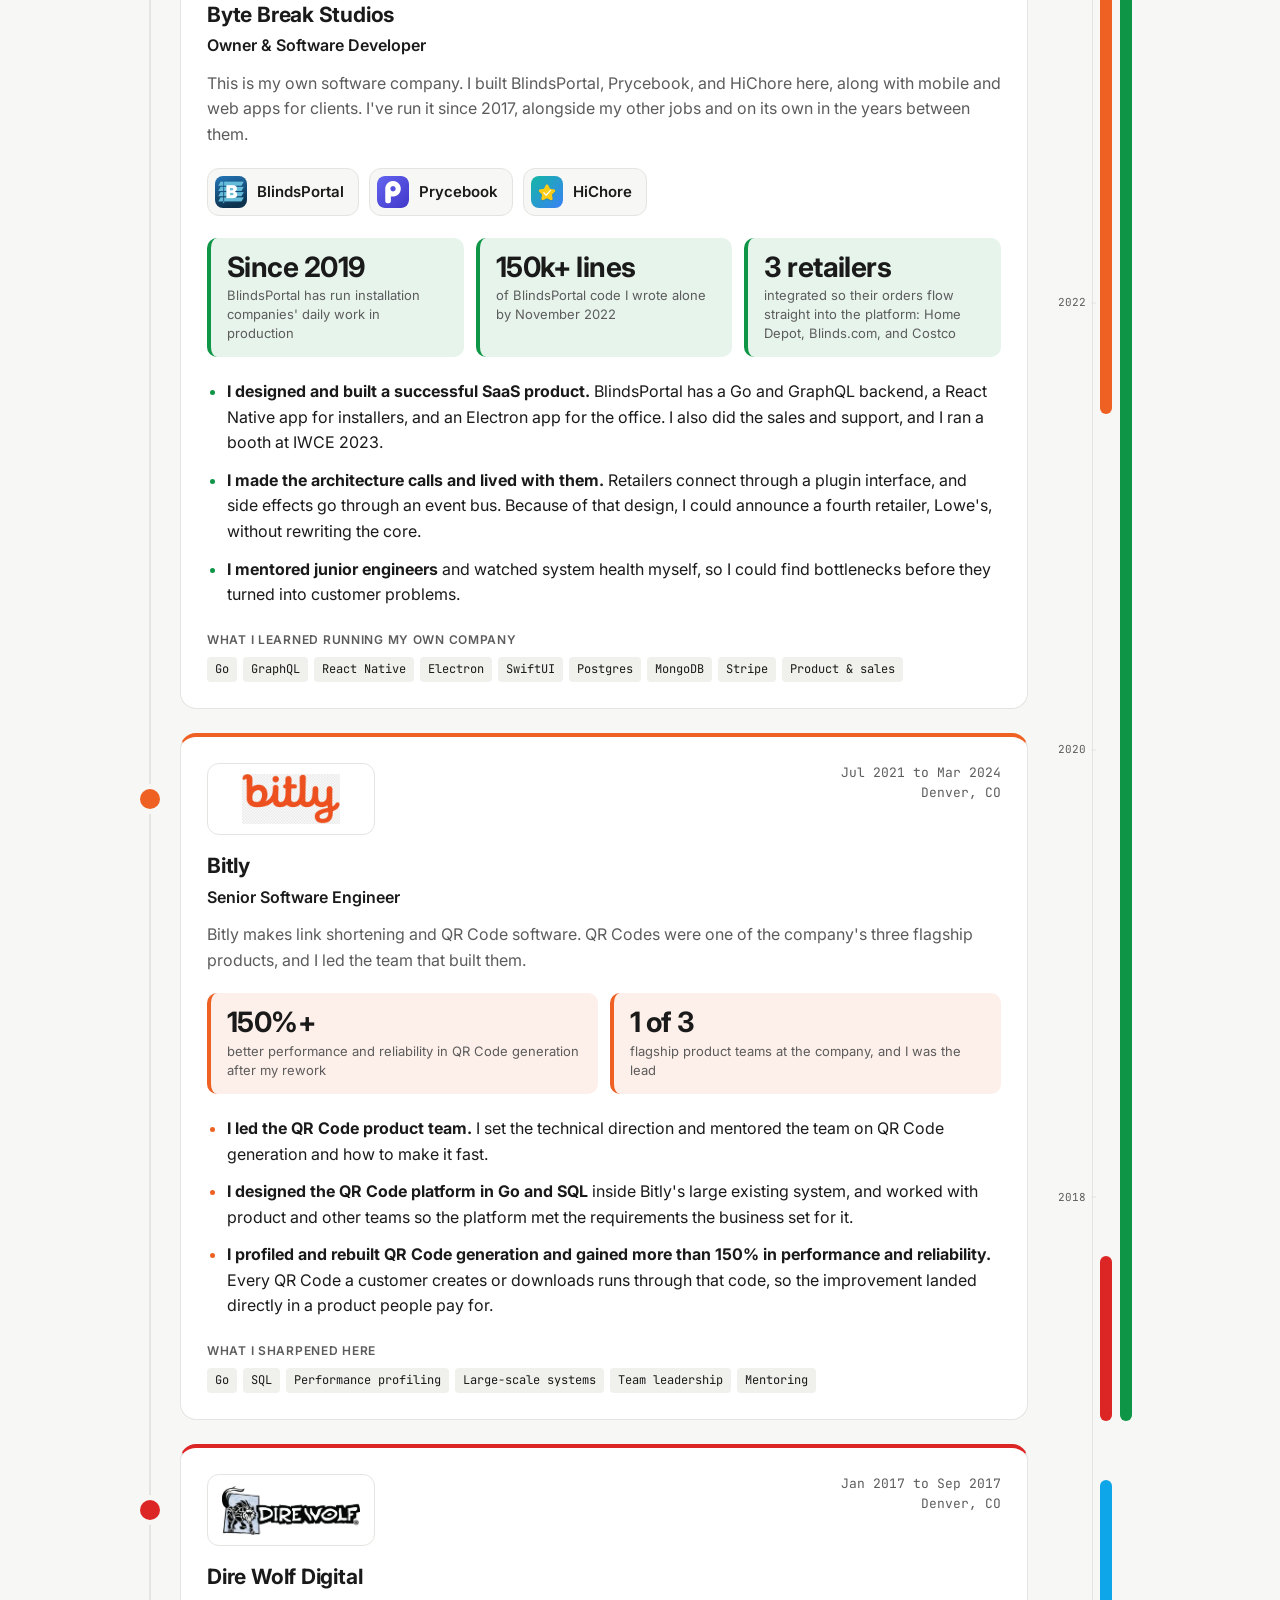
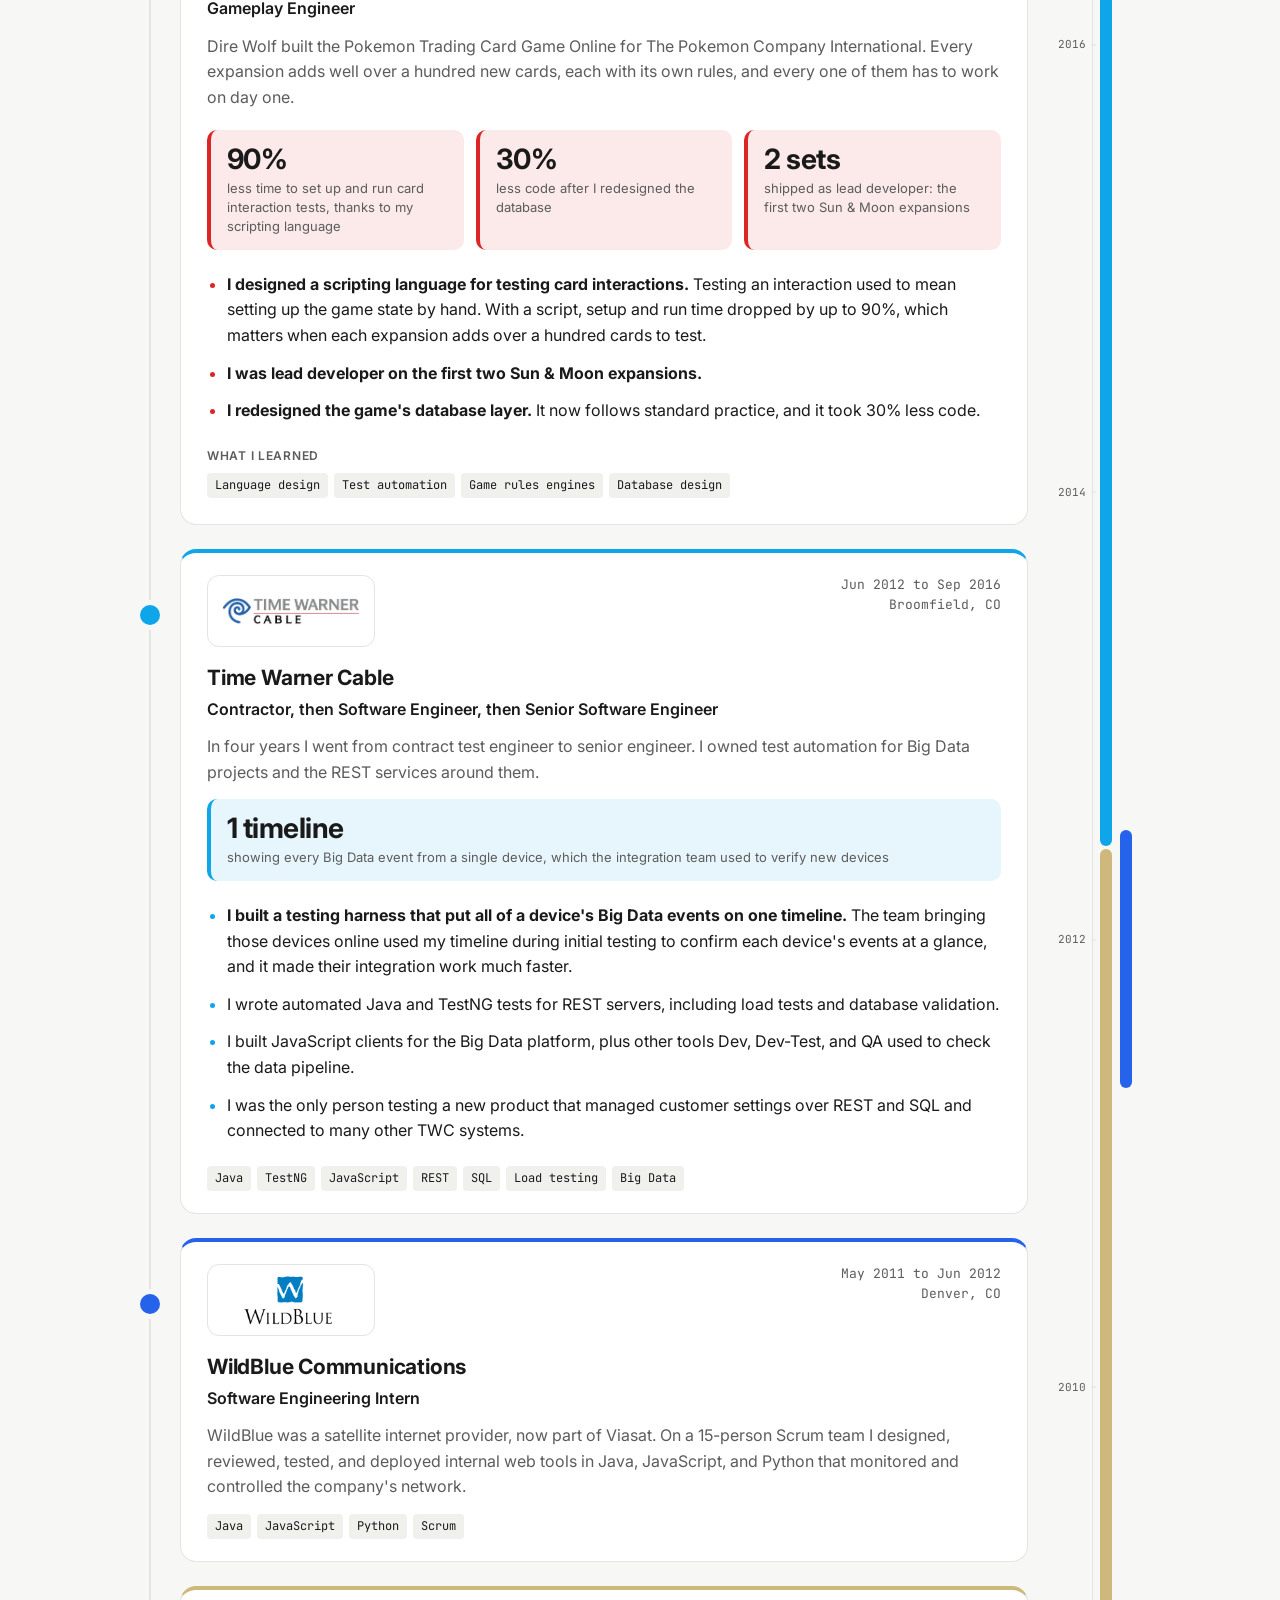
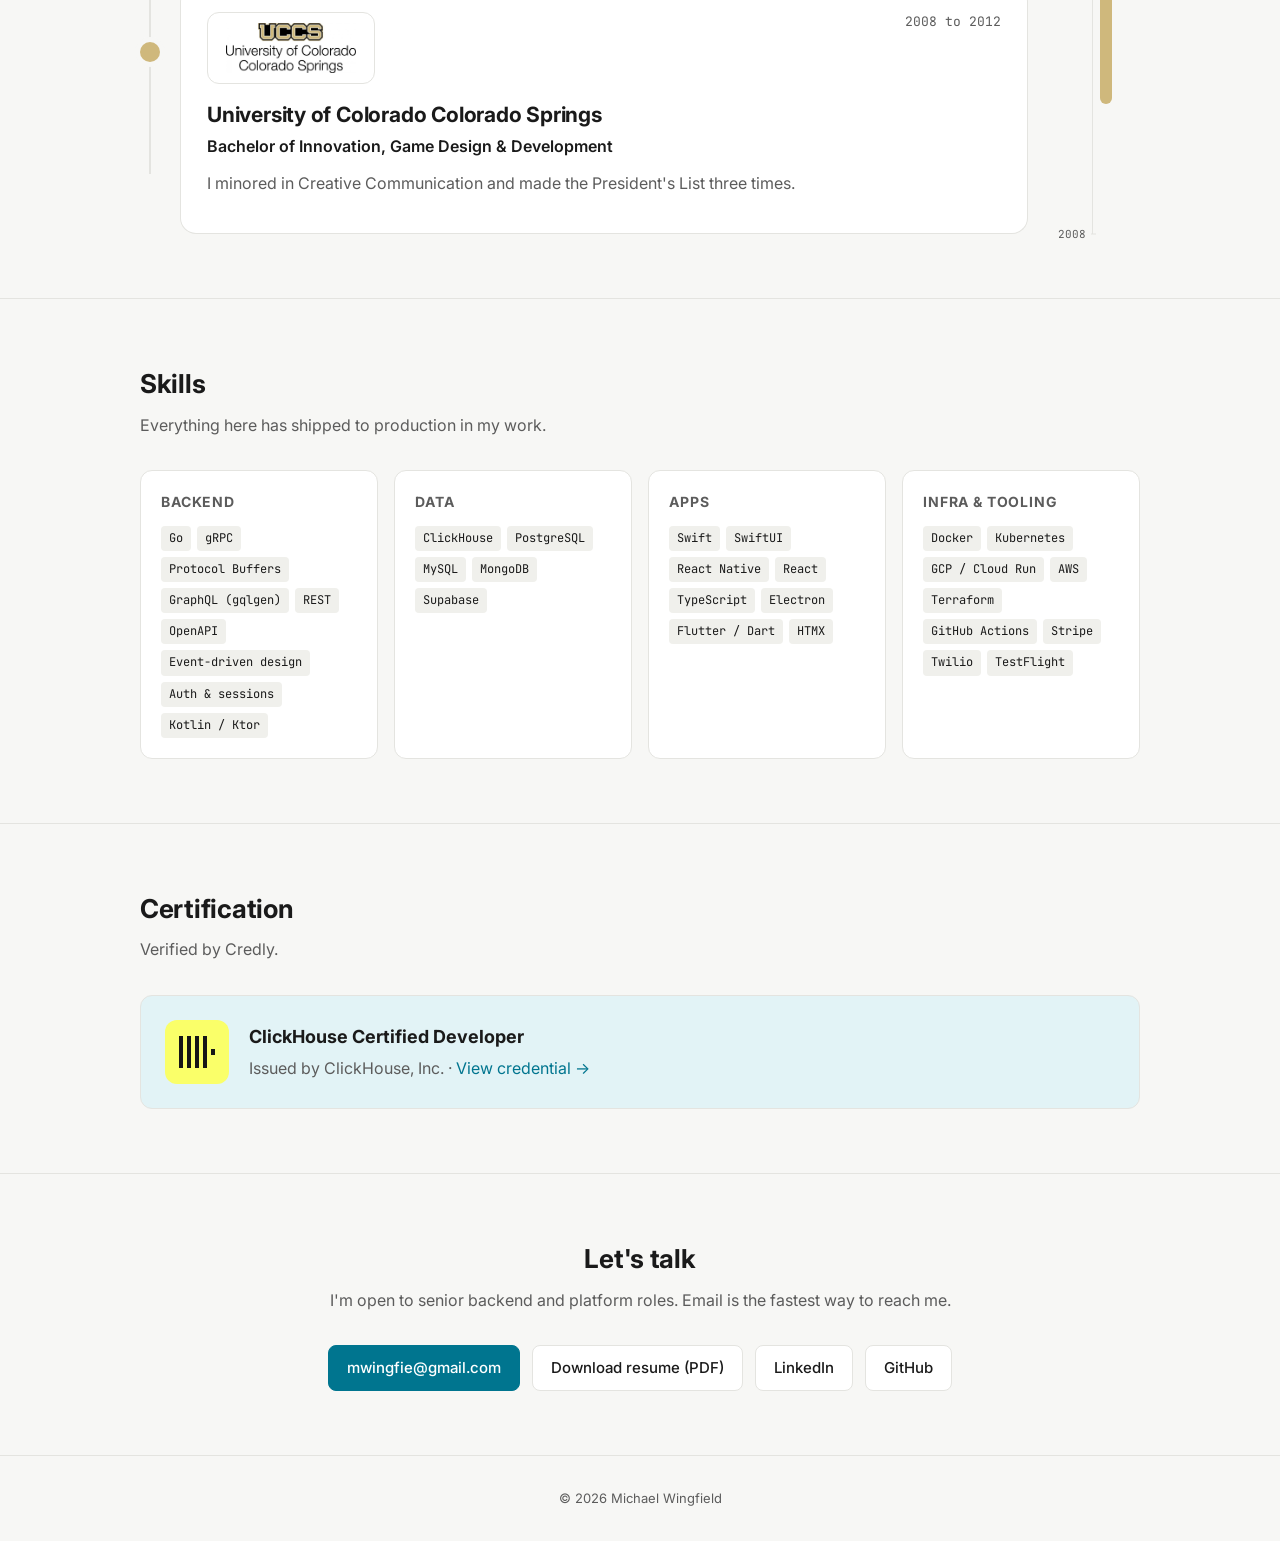
==== commit ac5f1494: "Resume: add phone, drop Java/Kotlin/Swift, use plain e spellings Co-Authored-By: Claude Opus 5.5 <no" ====
--- a/index.html
+++ b/index.html
@@ -132,7 +132,7 @@
           <a class="btn primary" href="#work">See my work</a>
           <a class="btn" href="Michael-Wingfield-Resume.pdf" download>
             <svg viewBox="0 0 24 24" aria-hidden="true"><path d="M12 16l-5-5 1.4-1.4 2.6 2.6V3h2v9.2l2.6-2.6L17 11l-5 5zM5 19h14v2H5z"/></svg>
-            Résumé (PDF)
+            Resume (PDF)
           </a>
           <a class="btn" href="https://www.linkedin.com/in/michaelwingfield">
             <svg viewBox="0 0 24 24" aria-hidden="true"><path d="M20.45 20.45h-3.56v-5.57c0-1.33-.02-3.04-1.85-3.04-1.85 0-2.14 1.45-2.14 2.94v5.67H9.34V9h3.42v1.56h.05c.48-.9 1.64-1.85 3.37-1.85 3.6 0 4.27 2.37 4.27 5.46v6.28zM5.34 7.43a2.06 2.06 0 1 1 0-4.13 2.06 2.06 0 0 1 0 4.13zM7.12 20.45H3.56V9h3.56v11.45zM22.22 0H1.77C.79 0 0 .77 0 1.73v20.54C0 23.23.79 24 1.77 24h20.45c.98 0 1.78-.77 1.78-1.73V1.73C24 .77 23.2 0 22.22 0z"/></svg>
@@ -324,7 +324,7 @@
               </div>
               <p class="when">Jan 2017 to Sep 2017<br>Denver, CO</p>
             </div>
-            <p class="about">Dire Wolf built the Pokémon Trading Card Game Online for The Pokémon Company International. Every expansion adds well over a hundred new cards, each with its own rules, and every one of them has to work on day one.</p>
+            <p class="about">Dire Wolf built the Pokemon Trading Card Game Online for The Pokemon Company International. Every expansion adds well over a hundred new cards, each with its own rules, and every one of them has to work on day one.</p>
             <div class="impact">
               <div><b>90%</b> <span>less time to set up and run card interaction tests, thanks to my scripting language</span></div>
               <div><b>30%</b> <span>less code after I redesigned the database</span></div>
@@ -450,7 +450,7 @@
       <p class="section-sub">I'm open to senior backend and platform roles. Email is the fastest way to reach me.</p>
       <div class="cta">
         <a class="btn primary" href="mailto:mwingfie@gmail.com">mwingfie@gmail.com</a>
-        <a class="btn" href="Michael-Wingfield-Resume.pdf" download>Download résumé (PDF)</a>
+        <a class="btn" href="Michael-Wingfield-Resume.pdf" download>Download resume (PDF)</a>
         <a class="btn" href="https://www.linkedin.com/in/michaelwingfield">LinkedIn</a>
         <a class="btn" href="https://github.com/Kenoshen">GitHub</a>
       </div>
